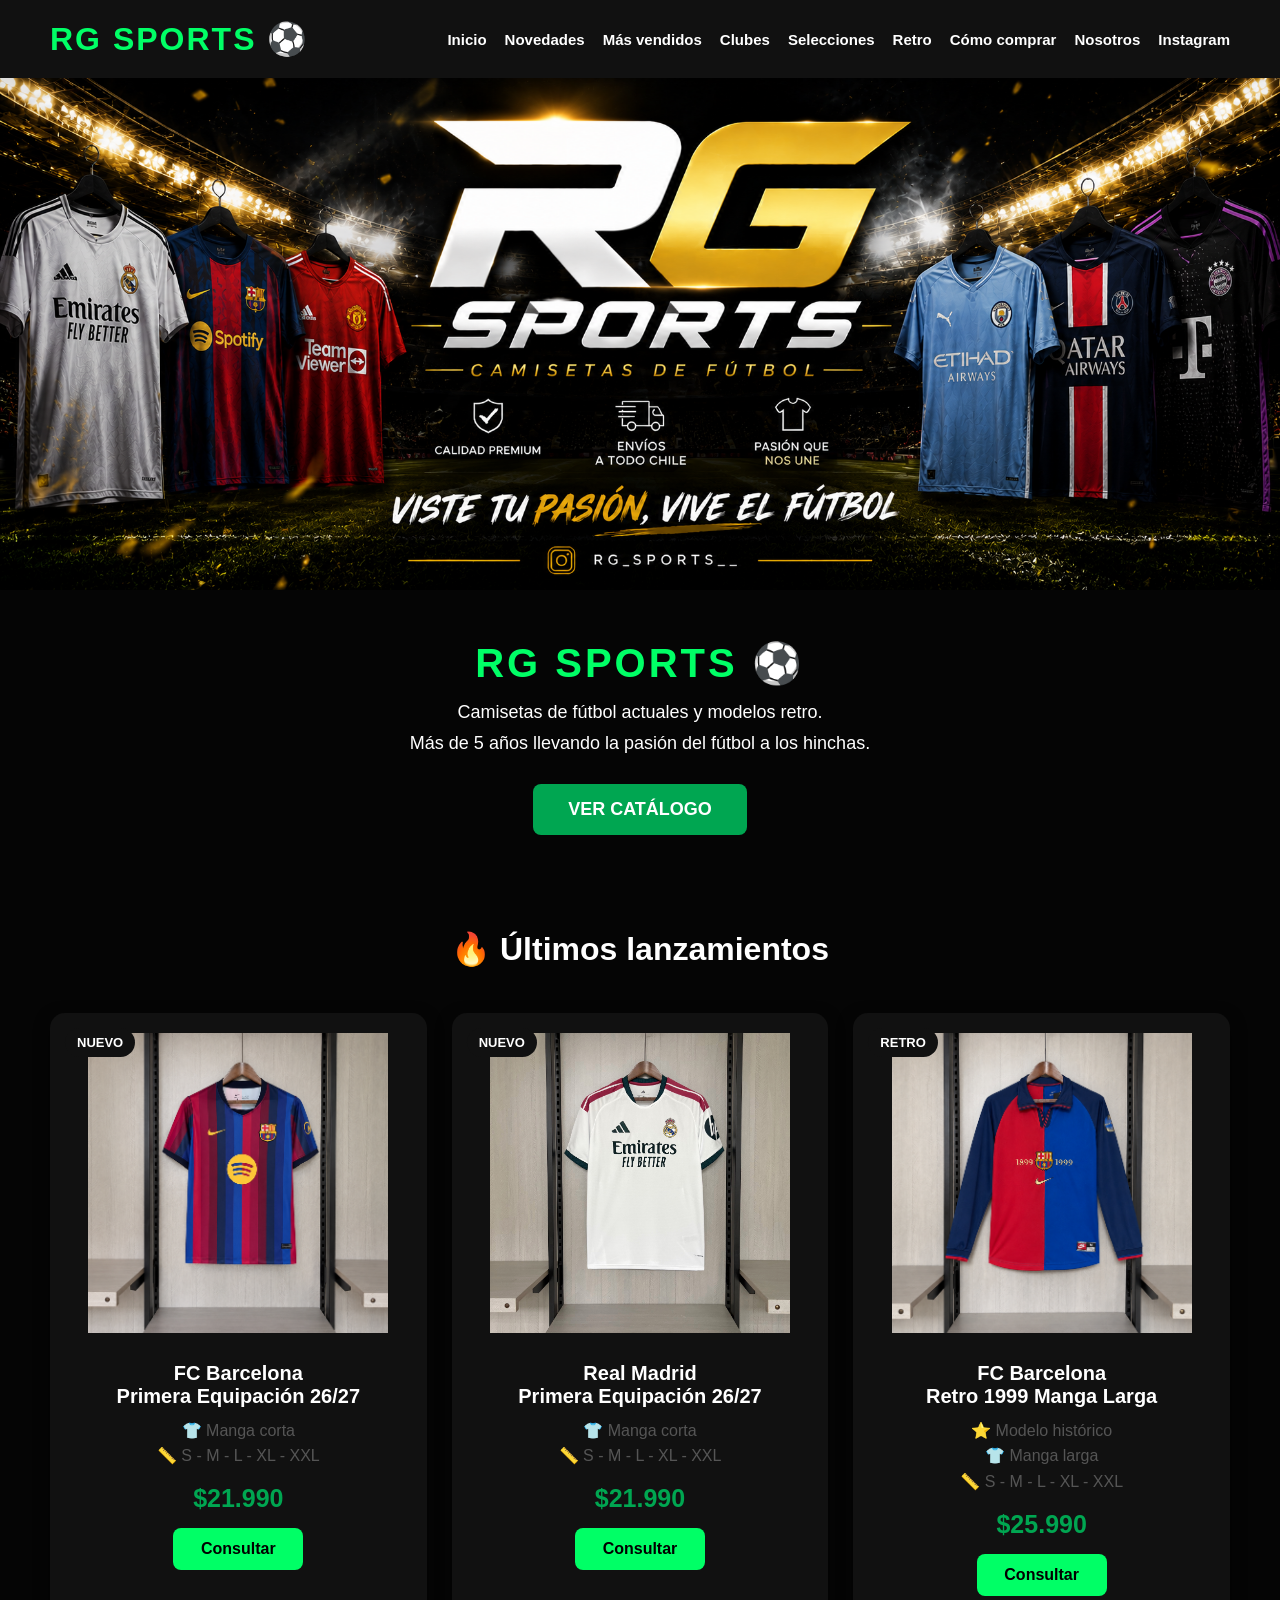
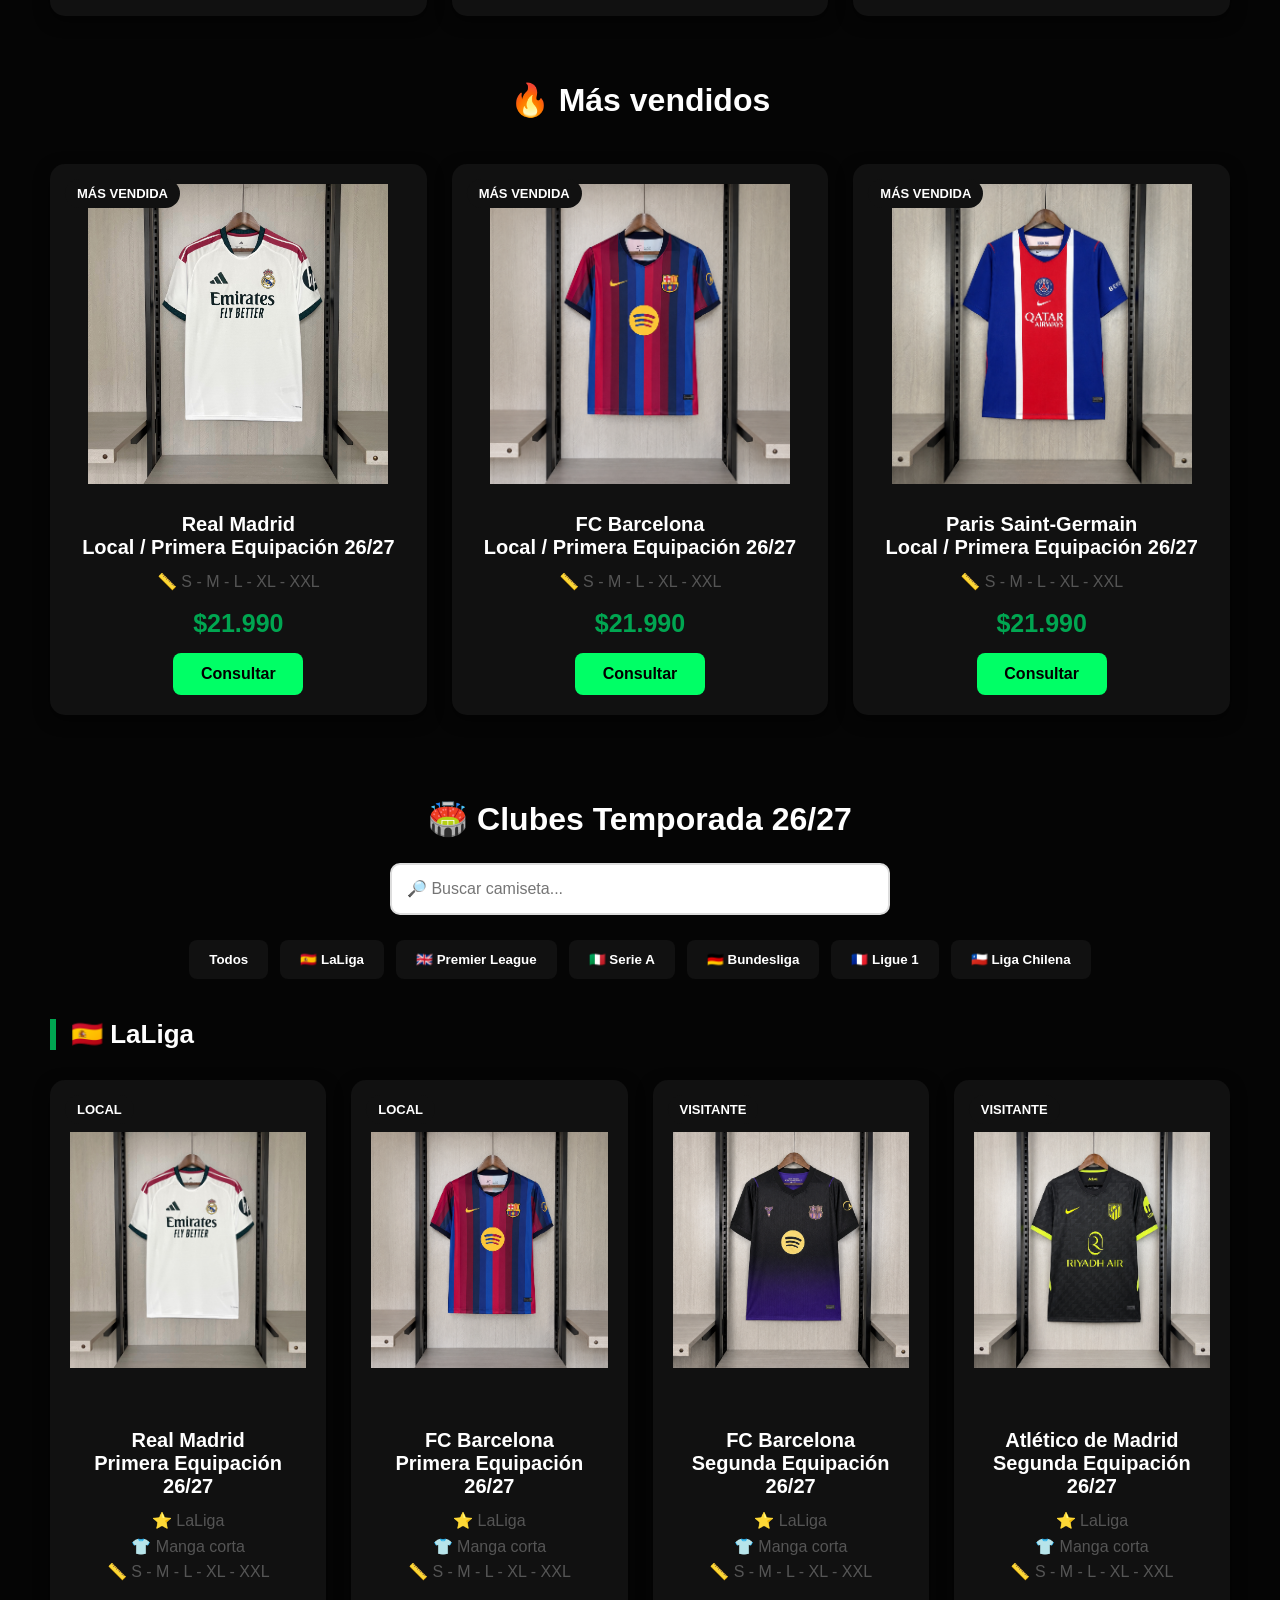
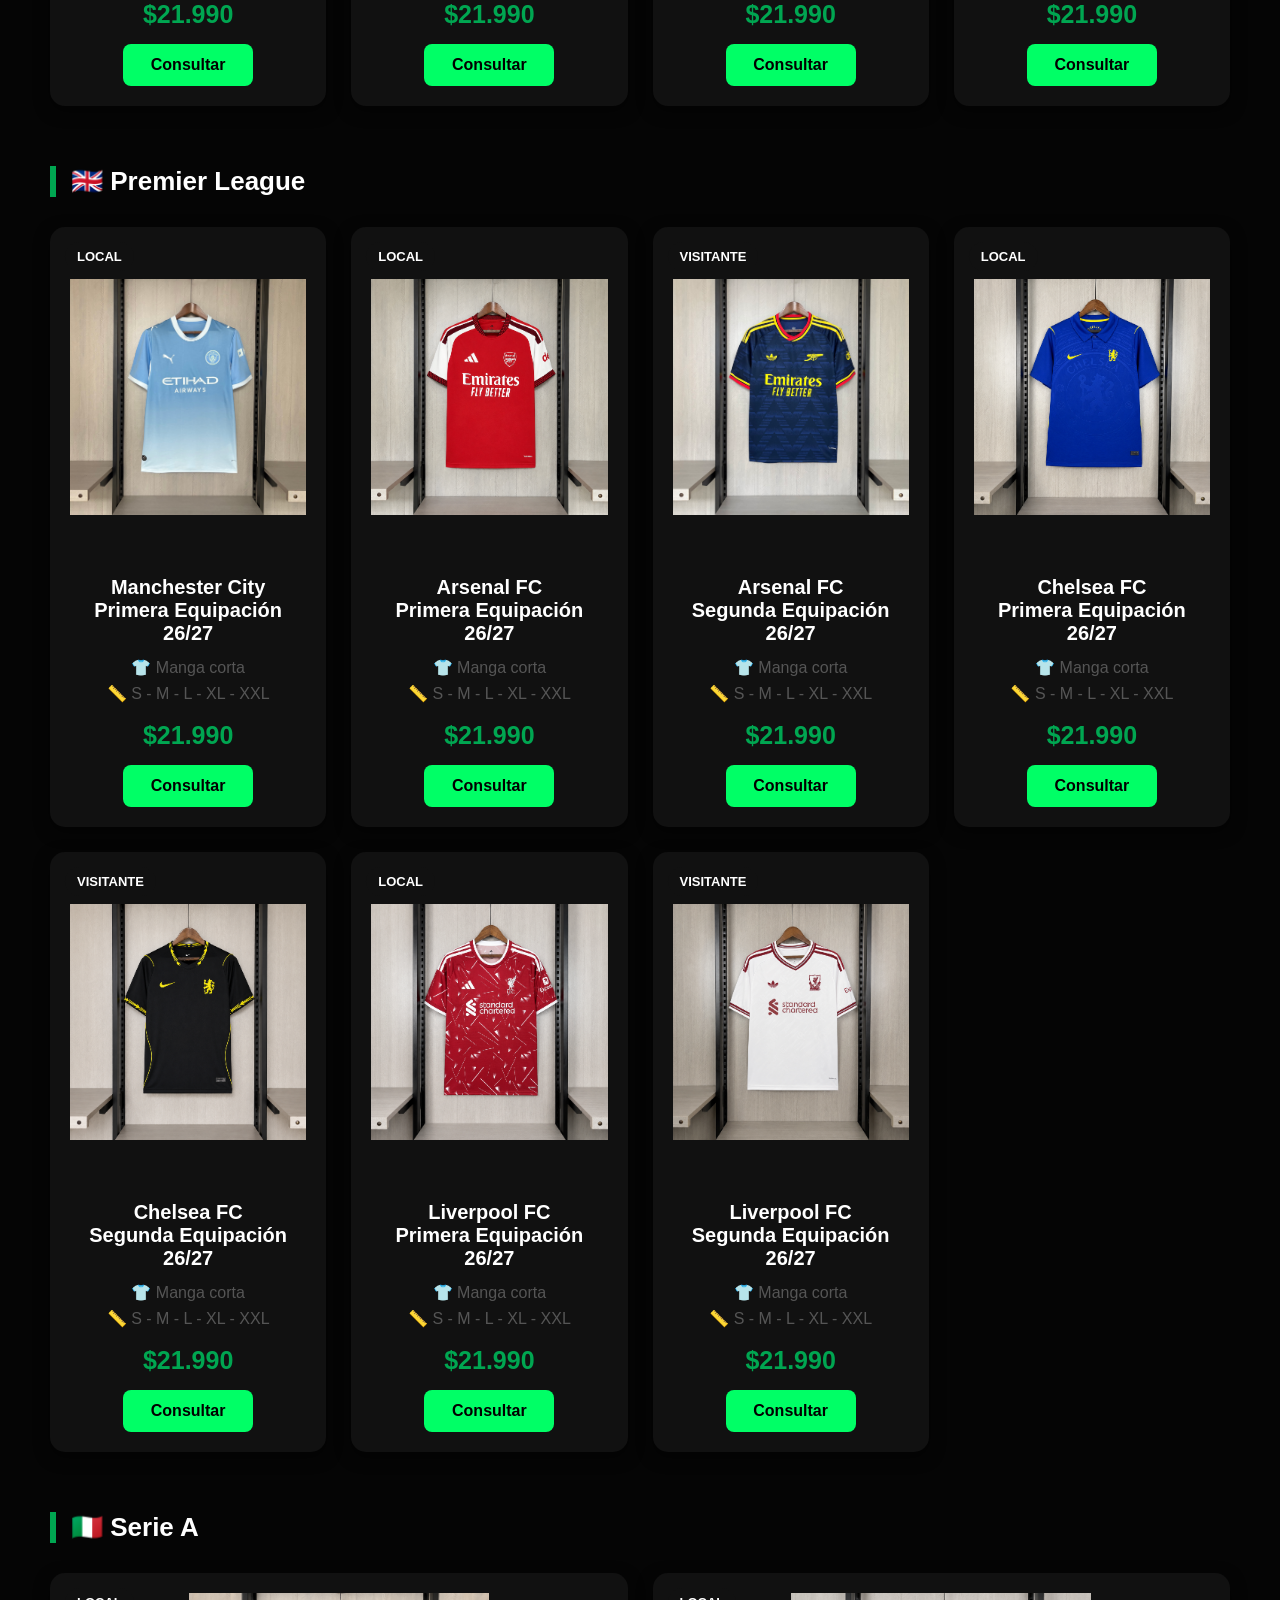
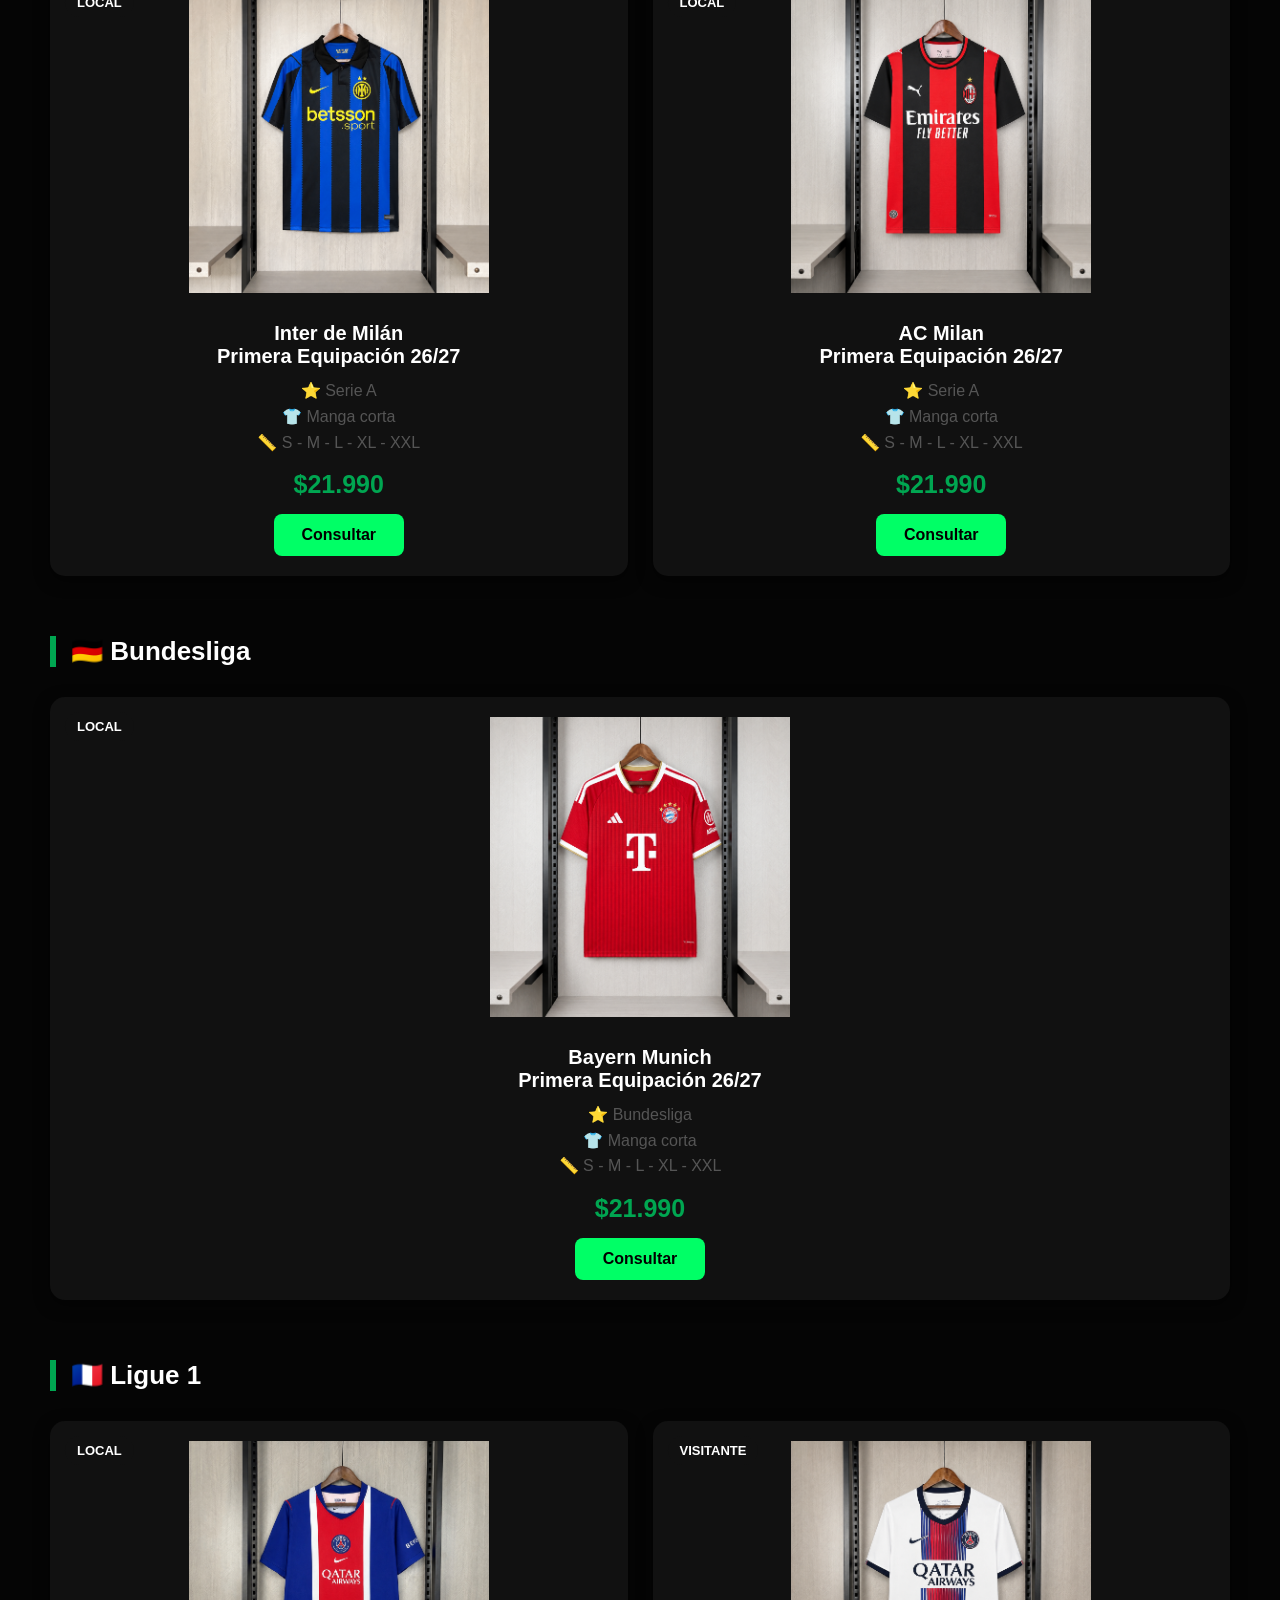
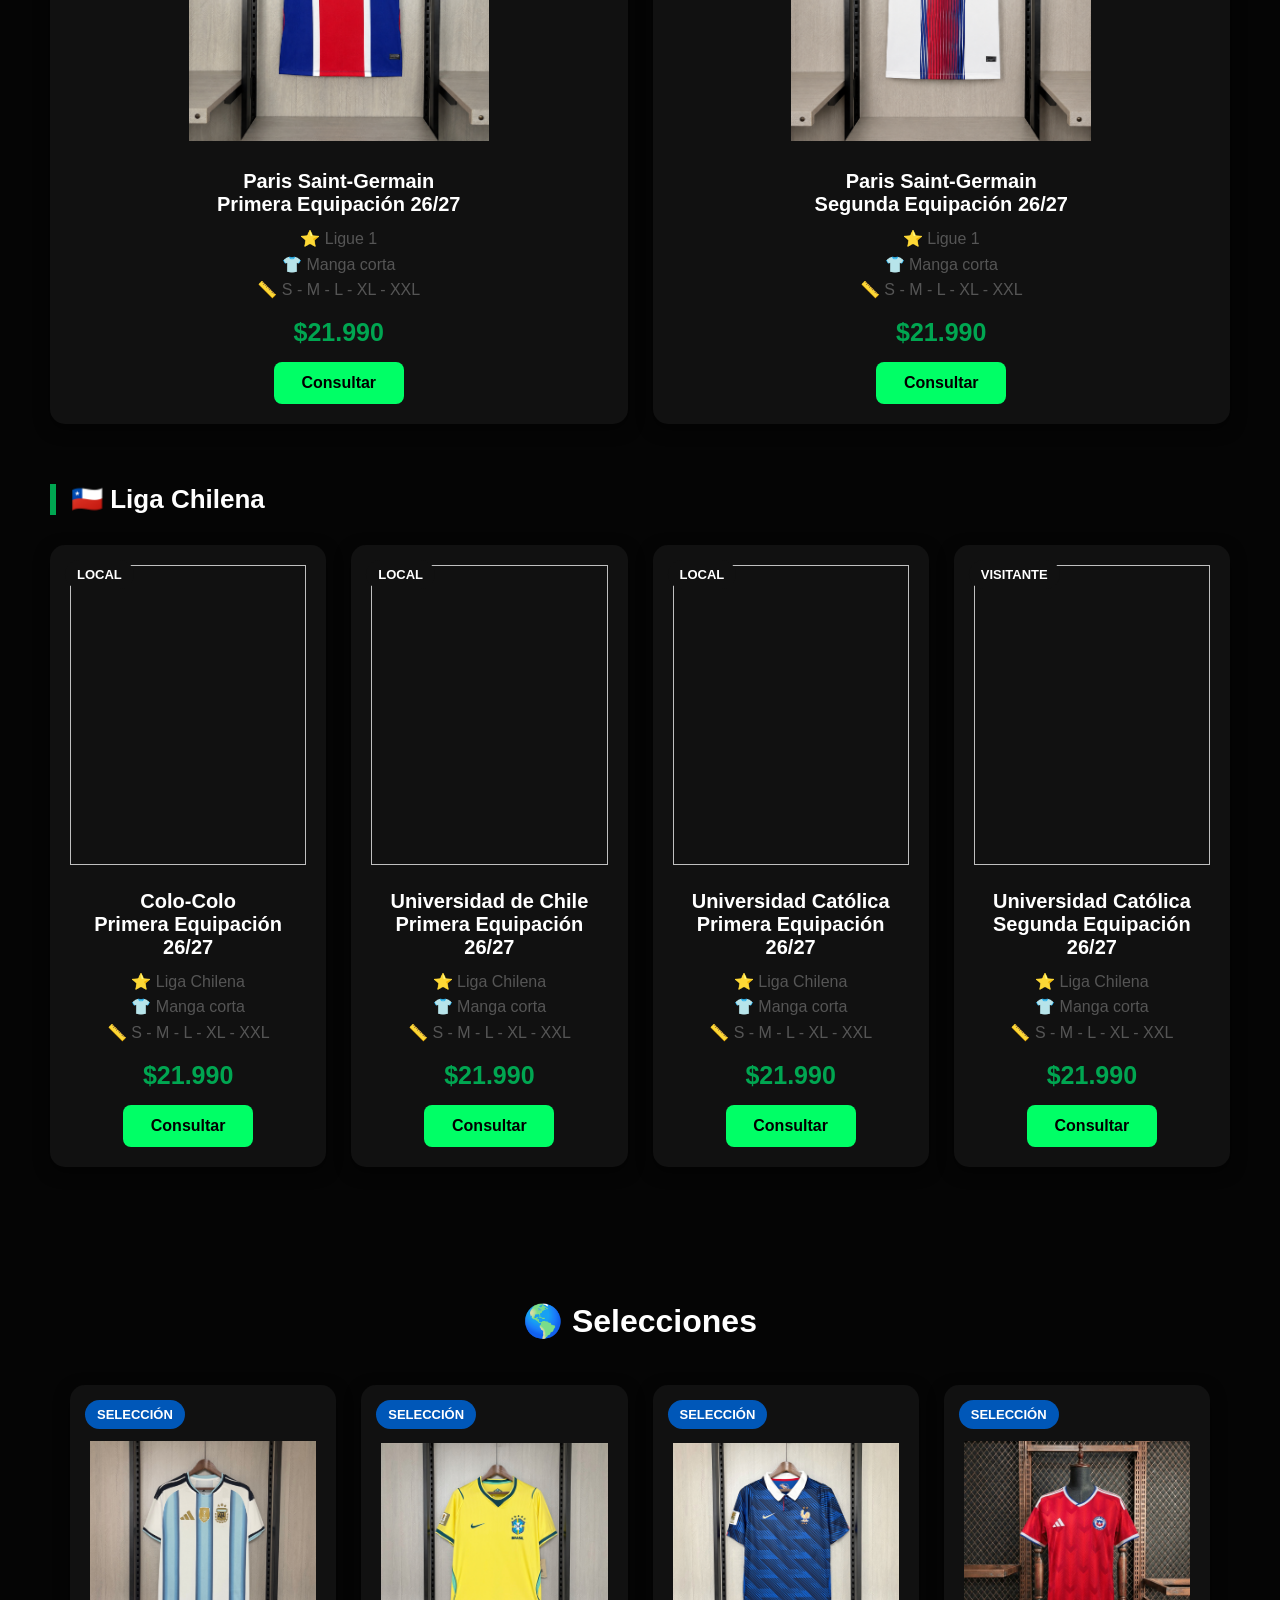
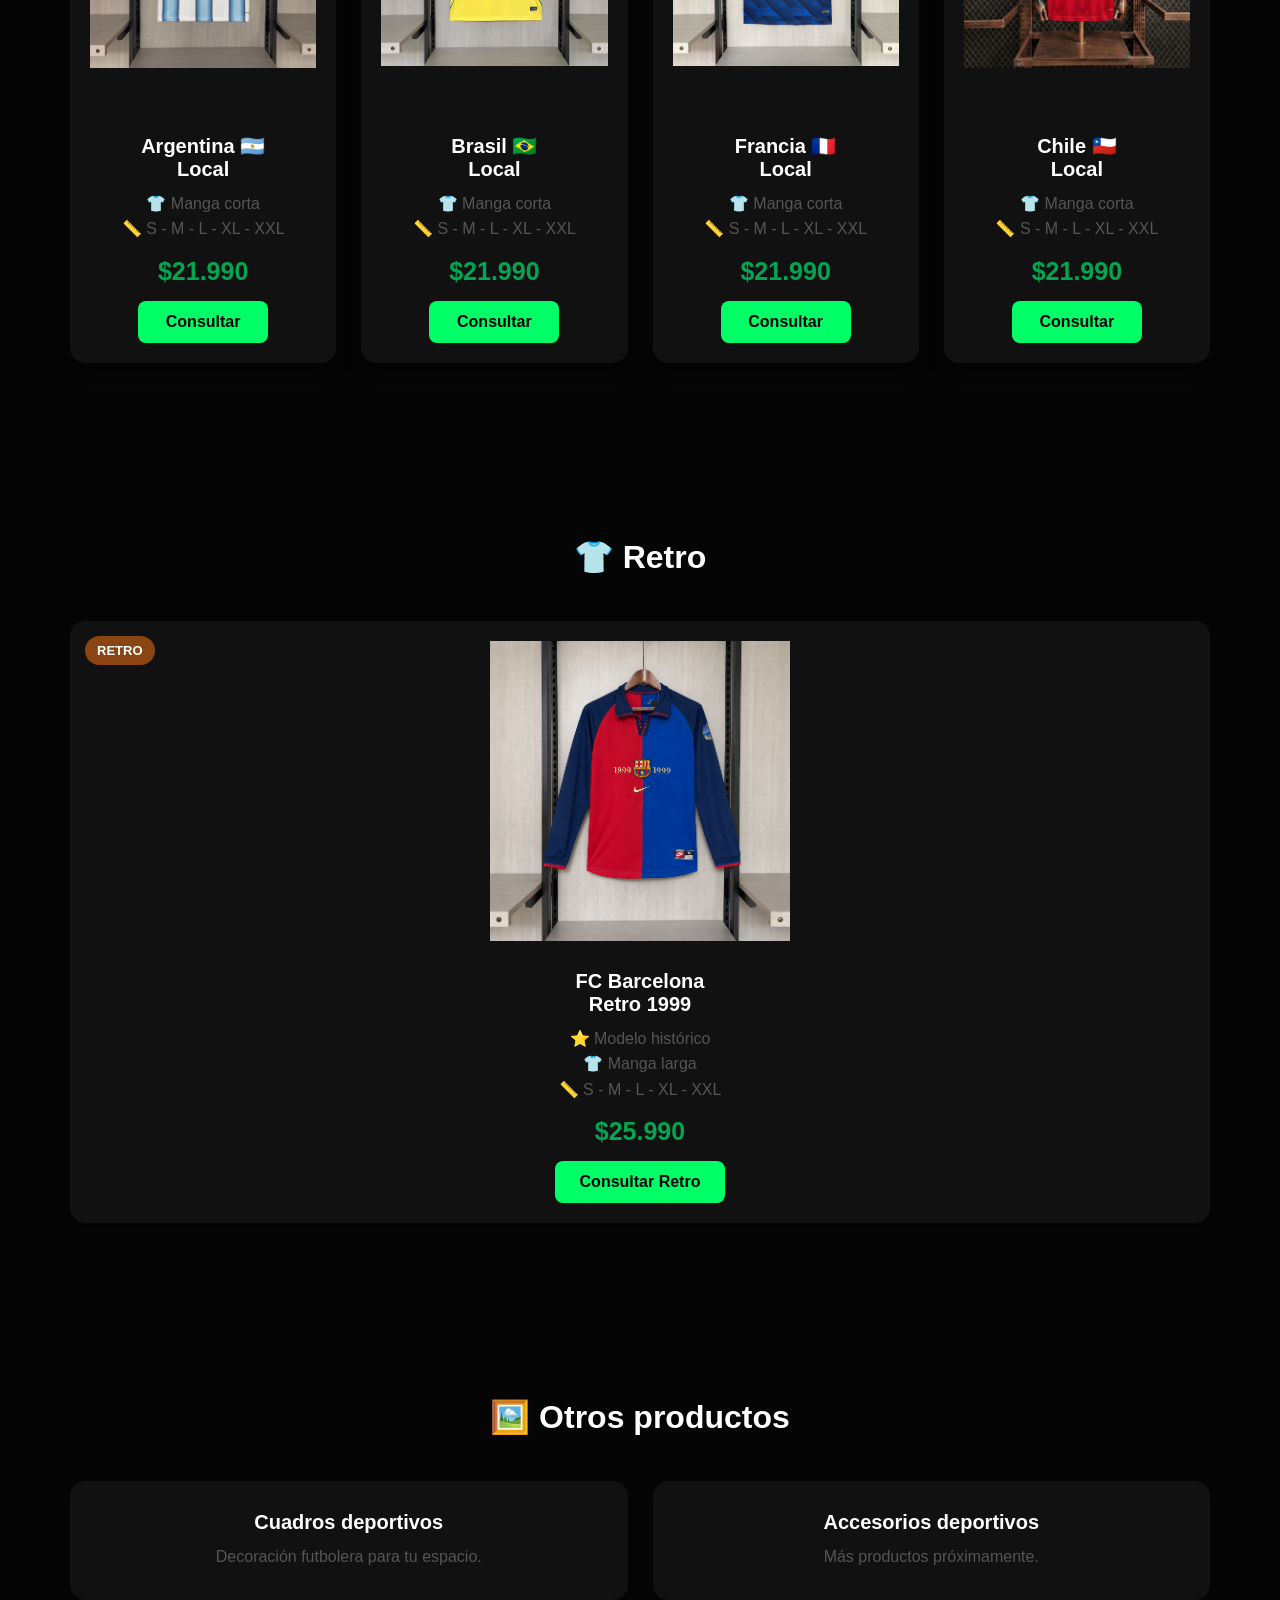
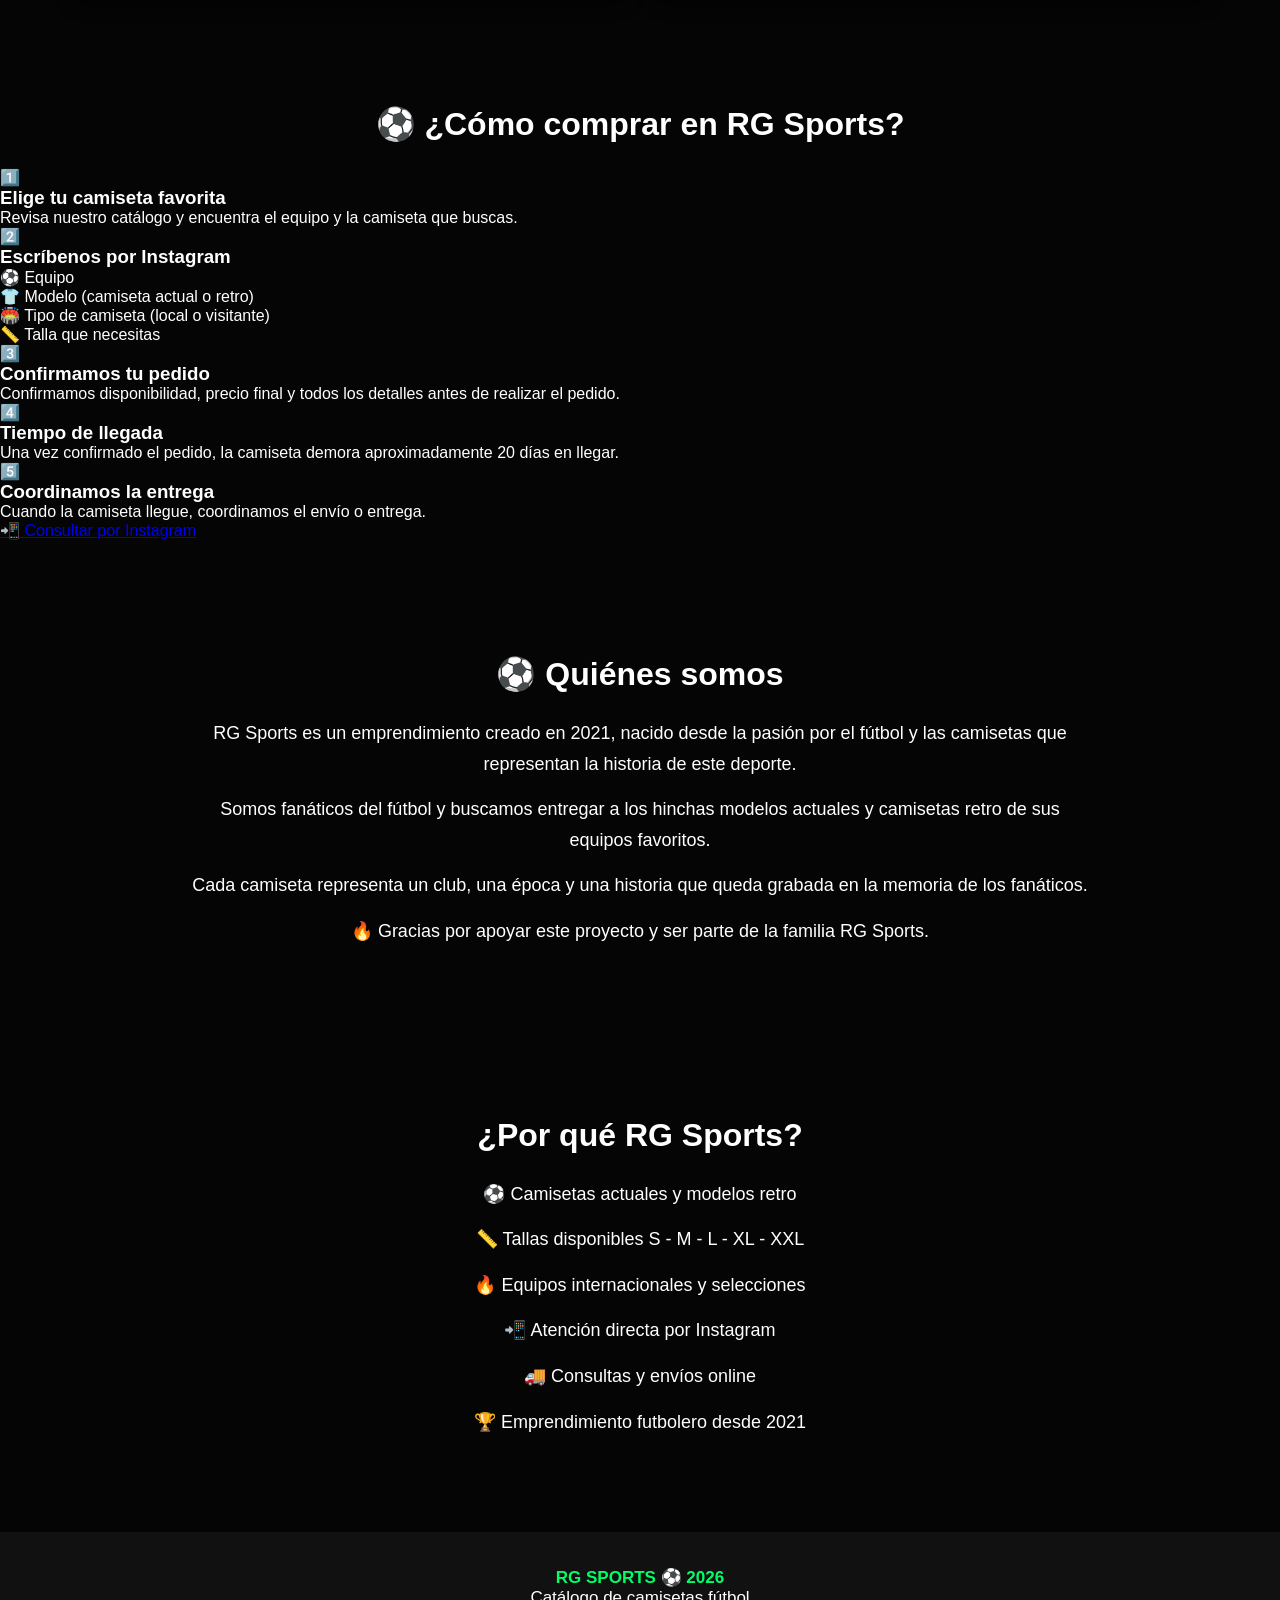
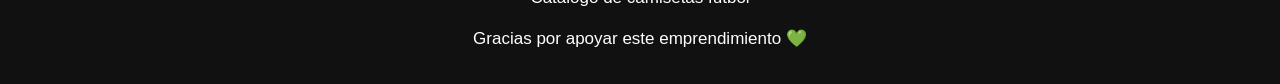
==== index.html @ 6bfbd723 "Update index.html" ====
<!DOCTYPE html>
<html lang="es">

<head>

<meta charset="UTF-8">

<meta name="viewport" content="width=device-width, initial-scale=1.0">

<title>
RG Sports ⚽
</title>

<link rel="stylesheet" href="style.css">

</head>


<body>


<header>

<div class="logo">
RG SPORTS ⚽
</div>


<nav>

<a href="#inicio">
Inicio
</a>

<a href="#lanzamientos">
Novedades
</a>

<a href="#destacados">
Más vendidos
</a>

<a href="#clubes">
Clubes
</a>

<a href="#selecciones">
Selecciones
</a>

<a href="#retro">
Retro
</a>
<a href="#como-comprar">
Cómo comprar
</a>
<a href="#quienes">
Nosotros
</a>

<a href="https://www.instagram.com/RG_SPORTS__/" target="_blank">
Instagram
</a>

</nav>


</header>








<section class="hero" id="inicio">


<img src="imagenes/portada.png" alt="RG Sports">


</section>









<section class="presentacion">


<h1>
RG SPORTS ⚽
</h1>



<p>
Camisetas de fútbol actuales y modelos retro.
</p>


<p>
Más de 5 años llevando la pasión del fútbol a los hinchas.
</p>



<a href="#clubes">

<button>
VER CATÁLOGO
</button>

</a>


</section>









<section class="lanzamientos" id="lanzamientos">


<h2>
🔥 Últimos lanzamientos
</h2>



<div class="productos">





<div class="camiseta">


<img src="imagenes/barcelona.png" loading="lazy">


<span class="etiqueta">
NUEVO
</span>


<h3>
FC Barcelona
<br>
Primera Equipación 26/27
</h3>


<p>
👕 Manga corta
<br>
📏 S - M - L - XL - XXL
</p>


<strong>
$21.990
</strong>



<a href="https://www.instagram.com/RG_SPORTS__/" target="_blank">

<button>
Consultar
</button>

</a>


</div>









<div class="camiseta">


<img src="imagenes/real-madrid.jpg" loading="lazy">


<span class="etiqueta">
NUEVO
</span>


<h3>
Real Madrid
<br>
Primera Equipación 26/27
</h3>


<p>
👕 Manga corta
<br>
📏 S - M - L - XL - XXL
</p>


<strong>
$21.990
</strong>



<a href="https://www.instagram.com/RG_SPORTS__/" target="_blank">

<button>
Consultar
</button>

</a>


</div>









<div class="camiseta">


<img src="imagenes/retro.png" loading="lazy">


<span class="etiqueta">
RETRO
</span>


<h3>
FC Barcelona
<br>
Retro 1999 Manga Larga
</h3>


<p>
⭐ Modelo histórico
<br>
👕 Manga larga
<br>
📏 S - M - L - XL - XXL
</p>


<strong>
$25.990
</strong>



<a href="https://www.instagram.com/RG_SPORTS__/" target="_blank">

<button>
Consultar
</button>

</a>


</div>





</div>


</section>









<section id="destacados">


<h2>
🔥 Más vendidos
</h2>



<div class="productos">





<div class="camiseta">


<img src="imagenes/real-madrid.jpg" loading="lazy">


<span class="etiqueta">
MÁS VENDIDA
</span>



<h3>
Real Madrid
<br>
Local / Primera Equipación 26/27
</h3>


<p>
📏 S - M - L - XL - XXL
</p>


<strong>
$21.990
</strong>



<a href="https://www.instagram.com/RG_SPORTS__/" target="_blank">

<button>
Consultar
</button>

</a>


</div>









<div class="camiseta">


<img src="imagenes/barcelona.png" loading="lazy">


<span class="etiqueta">
MÁS VENDIDA
</span>



<h3>
FC Barcelona
<br>
Local / Primera Equipación 26/27
</h3>


<p>
📏 S - M - L - XL - XXL
</p>


<strong>
$21.990
</strong>



<a href="https://www.instagram.com/RG_SPORTS__/" target="_blank">

<button>
Consultar
</button>

</a>


</div>









<div class="camiseta">


<img src="imagenes/psg.png" loading="lazy">


<span class="etiqueta">
MÁS VENDIDA
</span>



<h3>
Paris Saint-Germain
<br>
Local / Primera Equipación 26/27
</h3>


<p>
📏 S - M - L - XL - XXL
</p>


<strong>
$21.990
</strong>



<a href="https://www.instagram.com/RG_SPORTS__/" target="_blank">

<button>
Consultar
</button>

</a>


</div>



</div>


</section>
<section id="clubes">


<h2>
🏟️ Clubes Temporada 26/27
</h2>



<div class="buscador">

<input 
type="text"
id="buscar"
placeholder="🔎 Buscar camiseta..."
>

</div>





<div class="filtros">


<button onclick="filtrar('todos')">
Todos
</button>


<button onclick="filtrar('laliga')">
🇪🇸 LaLiga
</button>


<button onclick="filtrar('premier')">
🇬🇧 Premier League
</button>


<button onclick="filtrar('seriea')">
🇮🇹 Serie A
</button>


<button onclick="filtrar('bundesliga')">
🇩🇪 Bundesliga
</button>


<button onclick="filtrar('ligue1')">
🇫🇷 Ligue 1
</button>

<button onclick="filtrar('chilena')">
🇨🇱 Liga Chilena
</button>


</div>








<h3 class="liga">
🇪🇸 LaLiga
</h3>



<div class="productos">






<div class="camiseta producto laliga">


<img src="imagenes/real-madrid.jpg" loading="lazy">


<span class="etiqueta">
LOCAL
</span>


<h3>
Real Madrid
<br>
Primera Equipación 26/27
</h3>


<p>
⭐ LaLiga
<br>
👕 Manga corta
<br>
📏 S - M - L - XL - XXL
</p>


<strong>
$21.990
</strong>



<a href="https://www.instagram.com/RG_SPORTS__/" target="_blank">

<button>
Consultar
</button>

</a>


</div>









<div class="camiseta producto laliga">


<img src="imagenes/barcelona.png" loading="lazy">


<span class="etiqueta">
LOCAL
</span>


<h3>
FC Barcelona
<br>
Primera Equipación 26/27
</h3>


<p>
⭐ LaLiga
<br>
👕 Manga corta
<br>
📏 S - M - L - XL - XXL
</p>


<strong>
$21.990
</strong>



<a href="https://www.instagram.com/RG_SPORTS__/" target="_blank">

<button>
Consultar
</button>

</a>


</div>









<div class="camiseta producto laliga">


<img src="imagenes/barcelona2.png" loading="lazy">


<span class="etiqueta">
VISITANTE
</span>


<h3>
FC Barcelona
<br>
Segunda Equipación 26/27
</h3>


<p>
⭐ LaLiga
<br>
👕 Manga corta
<br>
📏 S - M - L - XL - XXL
</p>


<strong>
$21.990
</strong>



<a href="https://www.instagram.com/RG_SPORTS__/" target="_blank">

<button>
Consultar
</button>

</a>


</div>









<div class="camiseta producto laliga">


<img src="imagenes/atletico2.png" loading="lazy">


<span class="etiqueta">
VISITANTE
</span>


<h3>
Atlético de Madrid
<br>
Segunda Equipación 26/27
</h3>


<p>
⭐ LaLiga
<br>
👕 Manga corta
<br>
📏 S - M - L - XL - XXL
</p>


<strong>
$21.990
</strong>



<a href="https://www.instagram.com/RG_SPORTS__/" target="_blank">

<button>
Consultar
</button>

</a>


</div>





</div>









<h3 class="liga">
🇬🇧 Premier League
</h3>



<div class="productos">








<div class="camiseta producto premier">


<img src="imagenes/city.jpg" loading="lazy">


<span class="etiqueta">
LOCAL
</span>


<h3>
Manchester City
<br>
Primera Equipación 26/27
</h3>


<p>
👕 Manga corta
<br>
📏 S - M - L - XL - XXL
</p>


<strong>
$21.990
</strong>



<a href="https://www.instagram.com/RG_SPORTS__/" target="_blank">

<button>
Consultar
</button>

</a>


</div>









<div class="camiseta producto premier">


<img src="imagenes/arsenal.png" loading="lazy">


<span class="etiqueta">
LOCAL
</span>


<h3>
Arsenal FC
<br>
Primera Equipación 26/27
</h3>


<p>
👕 Manga corta
<br>
📏 S - M - L - XL - XXL
</p>


<strong>
$21.990
</strong>



<a href="https://www.instagram.com/RG_SPORTS__/" target="_blank">

<button>
Consultar
</button>

</a>


</div>









<div class="camiseta producto premier">


<img src="imagenes/arsenal2.jpg" loading="lazy">


<span class="etiqueta">
VISITANTE
</span>


<h3>
Arsenal FC
<br>
Segunda Equipación 26/27
</h3>


<p>
👕 Manga corta
<br>
📏 S - M - L - XL - XXL
</p>


<strong>
$21.990
</strong>



<a href="https://www.instagram.com/RG_SPORTS__/" target="_blank">

<button>
Consultar
</button>

</a>


</div>









<div class="camiseta producto premier">


<img src="imagenes/chelsea.png" loading="lazy">


<span class="etiqueta">
LOCAL
</span>


<h3>
Chelsea FC
<br>
Primera Equipación 26/27
</h3>


<p>
👕 Manga corta
<br>
📏 S - M - L - XL - XXL
</p>


<strong>
$21.990
</strong>



<a href="https://www.instagram.com/RG_SPORTS__/" target="_blank">

<button>
Consultar
</button>

</a>


</div>









<div class="camiseta producto premier">


<img src="imagenes/chelsea2.png" loading="lazy">


<span class="etiqueta">
VISITANTE
</span>


<h3>
Chelsea FC
<br>
Segunda Equipación 26/27
</h3>


<p>
👕 Manga corta
<br>
📏 S - M - L - XL - XXL
</p>


<strong>
$21.990
</strong>



<a href="https://www.instagram.com/RG_SPORTS__/" target="_blank">

<button>
Consultar
</button>

</a>


</div>









<div class="camiseta producto premier">


<img src="imagenes/liverpool.png" loading="lazy">


<span class="etiqueta">
LOCAL
</span>


<h3>
Liverpool FC
<br>
Primera Equipación 26/27
</h3>


<p>
👕 Manga corta
<br>
📏 S - M - L - XL - XXL
</p>


<strong>
$21.990
</strong>



<a href="https://www.instagram.com/RG_SPORTS__/" target="_blank">

<button>
Consultar
</button>

</a>


</div>









<div class="camiseta producto premier">


<img src="imagenes/liverpool2.png" loading="lazy">


<span class="etiqueta">
VISITANTE
</span>


<h3>
Liverpool FC
<br>
Segunda Equipación 26/27
</h3>


<p>
👕 Manga corta
<br>
📏 S - M - L - XL - XXL
</p>


<strong>
$21.990
</strong>



<a href="https://www.instagram.com/RG_SPORTS__/" target="_blank">

<button>
Consultar
</button>

</a>


</div>




</div>
<h3 class="liga">
🇮🇹 Serie A
</h3>


<div class="productos">





<div class="camiseta producto seriea">


<img src="imagenes/inter.png" loading="lazy">


<span class="etiqueta">
LOCAL
</span>


<h3>
Inter de Milán
<br>
Primera Equipación 26/27
</h3>


<p>
⭐ Serie A
<br>
👕 Manga corta
<br>
📏 S - M - L - XL - XXL
</p>


<strong>
$21.990
</strong>



<a href="https://www.instagram.com/RG_SPORTS__/" target="_blank">


<button>
Consultar
</button>


</a>


</div>









<div class="camiseta producto seriea">


<img src="imagenes/milan.png" loading="lazy">


<span class="etiqueta">
LOCAL
</span>


<h3>
AC Milan
<br>
Primera Equipación 26/27
</h3>


<p>
⭐ Serie A
<br>
👕 Manga corta
<br>
📏 S - M - L - XL - XXL
</p>


<strong>
$21.990
</strong>



<a href="https://www.instagram.com/RG_SPORTS__/" target="_blank">


<button>
Consultar
</button>


</a>


</div>





</div>









<h3 class="liga">
🇩🇪 Bundesliga
</h3>



<div class="productos">






<div class="camiseta producto bundesliga">


<img src="imagenes/bayern.png" loading="lazy">


<span class="etiqueta">
LOCAL
</span>


<h3>
Bayern Munich
<br>
Primera Equipación 26/27
</h3>


<p>
⭐ Bundesliga
<br>
👕 Manga corta
<br>
📏 S - M - L - XL - XXL
</p>


<strong>
$21.990
</strong>



<a href="https://www.instagram.com/RG_SPORTS__/" target="_blank">


<button>
Consultar
</button>


</a>


</div>




</div>









<h3 class="liga">
🇫🇷 Ligue 1
</h3>



<div class="productos">






<div class="camiseta producto ligue1">


<img src="imagenes/psg.png" loading="lazy">


<span class="etiqueta">
LOCAL
</span>


<h3>
Paris Saint-Germain
<br>
Primera Equipación 26/27
</h3>


<p>
⭐ Ligue 1
<br>
👕 Manga corta
<br>
📏 S - M - L - XL - XXL
</p>


<strong>
$21.990
</strong>



<a href="https://www.instagram.com/RG_SPORTS__/" target="_blank">


<button>
Consultar
</button>


</a>


</div>









<div class="camiseta producto ligue1">


<img src="imagenes/psg2.png" loading="lazy">


<span class="etiqueta">
VISITANTE
</span>


<h3>
Paris Saint-Germain
<br>
Segunda Equipación 26/27
</h3>


<p>
⭐ Ligue 1
<br>
👕 Manga corta
<br>
📏 S - M - L - XL - XXL
</p>


<strong>
$21.990
</strong>



<a href="https://www.instagram.com/RG_SPORTS__/" target="_blank">


<button>
Consultar
</button>


</a>


</div>




</div>


<h3 class="liga">
🇨🇱 Liga Chilena
</h3>


<div class="productos">


<div class="camiseta producto chilena">


<img src="imagenes/colocolo.jpg" loading="lazy">


<span class="etiqueta">
LOCAL
</span>


<h3>
Colo-Colo
<br>
Primera Equipación 26/27
</h3>


<p>
⭐ Liga Chilena
<br>
👕 Manga corta
<br>
📏 S - M - L - XL - XXL
</p>


<strong>
$21.990
</strong>



<a href="https://www.instagram.com/RG_SPORTS__/" target="_blank">


<button>
Consultar
</button>


</a>


</div>
<div class="camiseta producto chilena">


<img src="imagenes/udechile.jpg" loading="lazy">


<span class="etiqueta">
LOCAL
</span>


<h3>
Universidad de Chile
<br>
Primera Equipación 26/27
</h3>


<p>
⭐ Liga Chilena
<br>
👕 Manga corta
<br>
📏 S - M - L - XL - XXL
</p>


<strong>
$21.990
</strong>


<a href="https://www.instagram.com/RG_SPORTS__/" target="_blank">


<button>
Consultar
</button>


</a>


</div>
<div class="camiseta producto chilena">


<img src="imagenes/catolica.jpg" loading="lazy">


<span class="etiqueta">
LOCAL
</span>


<h3>
Universidad Católica
<br>
Primera Equipación 26/27
</h3>


<p>
⭐ Liga Chilena
<br>
👕 Manga corta
<br>
📏 S - M - L - XL - XXL
</p>


<strong>
$21.990
</strong>


<a href="https://www.instagram.com/RG_SPORTS__/" target="_blank">


<button>
Consultar
</button>


</a>


</div>
<div class="camiseta producto chilena">


<img src="imagenes/catolica2.jpg" loading="lazy">


<span class="etiqueta">
VISITANTE
</span>


<h3>
Universidad Católica
<br>
Segunda Equipación 26/27
</h3>


<p>
⭐ Liga Chilena
<br>
👕 Manga corta
<br>
📏 S - M - L - XL - XXL
</p>


<strong>
$21.990
</strong>


<a href="https://www.instagram.com/RG_SPORTS__/" target="_blank">


<button>
Consultar
</button>


</a>


</div>
</div>


<section class="bloque" id="selecciones">


<h2>
🌎 Selecciones
</h2>



<div class="productos">







<div class="camiseta">


<img src="imagenes/argentina.jpg" loading="lazy">


<span class="etiqueta">
SELECCIÓN
</span>


<h3>
Argentina 🇦🇷
<br>
Local
</h3>


<p>
👕 Manga corta
<br>
📏 S - M - L - XL - XXL
</p>


<strong>
$21.990
</strong>



<a href="https://www.instagram.com/RG_SPORTS__/" target="_blank">


<button>
Consultar
</button>


</a>


</div>









<div class="camiseta">


<img src="imagenes/brasil.jpg" loading="lazy">


<span class="etiqueta">
SELECCIÓN
</span>


<h3>
Brasil 🇧🇷
<br>
Local
</h3>


<p>
👕 Manga corta
<br>
📏 S - M - L - XL - XXL
</p>


<strong>
$21.990
</strong>



<a href="https://www.instagram.com/RG_SPORTS__/" target="_blank">


<button>
Consultar
</button>


</a>


</div>









<div class="camiseta">


<img src="imagenes/francia.jpg" loading="lazy">


<span class="etiqueta">
SELECCIÓN
</span>


<h3>
Francia 🇫🇷
<br>
Local
</h3>


<p>
👕 Manga corta
<br>
📏 S - M - L - XL - XXL
</p>


<strong>
$21.990
</strong>



<a href="https://www.instagram.com/RG_SPORTS__/" target="_blank">


<button>
Consultar
</button>


</a>


</div>









<div class="camiseta">


<img src="imagenes/chile.jpg" loading="lazy">


<span class="etiqueta">
SELECCIÓN
</span>


<h3>
Chile 🇨🇱
<br>
Local
</h3>


<p>
👕 Manga corta
<br>
📏 S - M - L - XL - XXL
</p>


<strong>
$21.990
</strong>



<a href="https://www.instagram.com/RG_SPORTS__/" target="_blank">


<button>
Consultar
</button>


</a>


</div>






</div>


</section>









<section class="bloque" id="retro">


<h2>
👕 Retro
</h2>



<div class="productos">





<div class="camiseta">


<img src="imagenes/retro.png" loading="lazy">


<span class="etiqueta">
RETRO
</span>


<h3>
FC Barcelona
<br>
Retro 1999
</h3>


<p>
⭐ Modelo histórico
<br>
👕 Manga larga
<br>
📏 S - M - L - XL - XXL
</p>


<strong>
$25.990
</strong>



<a href="https://www.instagram.com/RG_SPORTS__/" target="_blank">


<button>
Consultar Retro
</button>


</a>



</div>




</div>


</section>
<section class="bloque" id="otros">


<h2>
🖼️ Otros productos
</h2>



<div class="productos">





<div class="camiseta">


<h3>
Cuadros deportivos
</h3>


<p>
Decoración futbolera para tu espacio.
</p>


</div>








<div class="camiseta">


<h3>
Accesorios deportivos
</h3>


<p>
Más productos próximamente.
</p>


</div>





</div>


</section>





</section>


<!-- AQUI VA COMO COMPRAR -->


<section class="como-comprar" id="como-comprar">

<h2>
⚽ ¿Cómo comprar en RG Sports?
</h2>


<div class="pasos">


<div class="paso">

<span>
1️⃣
</span>

<h3>
Elige tu camiseta favorita
</h3>

<p>
Revisa nuestro catálogo y encuentra el equipo y la camiseta que buscas.
</p>

</div>



<div class="paso">

<span>
2️⃣
</span>

<h3>
Escríbenos por Instagram
</h3>

<p>
⚽ Equipo
<br>
👕 Modelo (camiseta actual o retro)
<br>
🏟️ Tipo de camiseta (local o visitante)
<br>
📏 Talla que necesitas
</p>

</div>



<div class="paso">

<span>
3️⃣
</span>

<h3>
Confirmamos tu pedido
</h3>

<p>
Confirmamos disponibilidad, precio final y todos los detalles antes de realizar el pedido.
</p>

</div>



<div class="paso destacado">

<span>
4️⃣
</span>

<h3>
Tiempo de llegada
</h3>

<p>
Una vez confirmado el pedido, la camiseta demora aproximadamente 20 días en llegar.
</p>

</div>



<div class="paso">

<span>
5️⃣
</span>

<h3>
Coordinamos la entrega
</h3>

<p>
Cuando la camiseta llegue, coordinamos el envío o entrega.
</p>

</div>


</div>


<a class="boton-instagram" href="https://www.instagram.com/RG_SPORTS__/" target="_blank">

📲 Consultar por Instagram

</a>


</section>



<section class="quienes" id="quienes">





<h2>
⚽ Quiénes somos
</h2>




<p>
RG Sports es un emprendimiento creado en 2021, nacido desde la pasión por el fútbol y las camisetas que representan la historia de este deporte.
</p>



<p>
Somos fanáticos del fútbol y buscamos entregar a los hinchas modelos actuales y camisetas retro de sus equipos favoritos.
</p>



<p>
Cada camiseta representa un club, una época y una historia que queda grabada en la memoria de los fanáticos.
</p>



<p>
🔥 Gracias por apoyar este proyecto y ser parte de la familia RG Sports.
</p>



</section>









<section class="confianza">


<h2>
¿Por qué RG Sports?
</h2>




<p>
⚽ Camisetas actuales y modelos retro
</p>


<p>
📏 Tallas disponibles S - M - L - XL - XXL
</p>


<p>
🔥 Equipos internacionales y selecciones
</p>


<p>
📲 Atención directa por Instagram
</p>


<p>
🚚 Consultas y envíos online
</p>


<p>
🏆 Emprendimiento futbolero desde 2021
</p>



</section>









<footer>


RG SPORTS ⚽ 2026

<br>

Catálogo de camisetas fútbol

<br><br>

Gracias por apoyar este emprendimiento 💚


</footer>









<script>


const buscador = document.getElementById("buscar");



if(buscador){


buscador.addEventListener("keyup", function(){


let texto = buscador.value.toLowerCase();


let productos = document.querySelectorAll(".producto");



productos.forEach(function(producto){


let contenido = producto.innerText.toLowerCase();



if(contenido.includes(texto)){


producto.style.display="block";


}

else{


producto.style.display="none";


}


});


});


}









function filtrar(liga){


let productos = document.querySelectorAll(".producto");



productos.forEach(function(producto){



if(liga === "todos"){


producto.style.display="block";


}


else if(producto.classList.contains(liga)){


producto.style.display="block";


}


else{


producto.style.display="none";


}



});


}



</script>









</body>


</html>
---- style.css ----
*{
margin:0;
padding:0;
box-sizing:border-box;
font-family:Arial, Helvetica, sans-serif;
}



body{

background:#050505;
color:white;

}



header{

background:#111;
color:white;
display:flex;
justify-content:space-between;
align-items:center;
padding:20px 50px;
position:sticky;
top:0;
z-index:1000;

}



.logo{

font-size:32px;
font-weight:900;
letter-spacing:2px;
font-family:Impact, Haettenschweiler, 'Arial Narrow Bold', sans-serif;
color:#00ff66;

}



nav{

display:flex;
gap:18px;
flex-wrap:wrap;

}



nav a{

color:white;
text-decoration:none;
font-weight:bold;
font-size:15px;
transition:.3s;

}



nav a:hover{

color:#00ff66;

}







.hero{

width:100%;
overflow:hidden;

}



.hero img{

width:100%;
height:auto;
display:block;

}








.presentacion{

text-align:center;
padding:50px 20px;
background:#050505;
color:white;

}



.presentacion h1{

font-size:40px;
margin-bottom:15px;
color:#00ff66;
font-weight:900;
letter-spacing:3px;
text-transform:uppercase;

}



.presentacion p{

font-size:18px;
margin:10px;

}



.presentacion button{

background:#00a651;
color:white;
border:none;
padding:15px 35px;
font-size:18px;
font-weight:bold;
border-radius:8px;
cursor:pointer;
margin-top:20px;
transition:.3s;

}



.presentacion button:hover{

background:#007d3d;
transform:scale(1.05);

}







h2{

text-align:center;
font-size:32px;
margin:45px 0 25px;
color:white;

}



.productos{

display:grid;
grid-template-columns:repeat(auto-fit,minmax(240px,1fr));
gap:25px;
padding:20px 50px;

}







.camiseta{

background:#111;
color:white;
border-radius:15px;
padding:20px;
text-align:center;
box-shadow:0 5px 15px rgba(0,0,0,.5);
position:relative;
transition:.3s;

}



.camiseta:hover{

transform:translateY(-10px);
box-shadow:0 0 25px #00ff66;
border:1px solid #00ff66;

}





.camiseta img{

width:100%;
height:300px;
object-fit:contain;
margin-bottom:15px;

}
.etiqueta{

position:absolute;
top:15px;
left:15px;
background:#00a651;
color:white;
padding:7px 12px;
border-radius:20px;
font-size:13px;
font-weight:bold;

}



.camiseta h3{

font-size:20px;
margin:10px 0;

}



.camiseta p{

color:#555;
line-height:1.6;
margin:10px 0;

}



.camiseta strong{

display:block;
font-size:25px;
color:#00a651;
margin:15px 0;

}







.camiseta button{

background:#00ff66;
color:#000;
border:none;
padding:12px 25px;
border-radius:8px;
font-size:16px;
font-weight:bold;
cursor:pointer;
transition:.3s;

}



.camiseta button:hover{

background:#00a651;
transform:scale(1.05);

}








.buscador{

text-align:center;
margin:25px;

}



.buscador input{

width:80%;
max-width:500px;
padding:15px;
border-radius:10px;
border:2px solid #ddd;
font-size:16px;

}



.filtros{

display:flex;
justify-content:center;
gap:12px;
flex-wrap:wrap;
margin:25px;

}



.filtros button{

background:#111;
color:white;
border:none;
padding:12px 20px;
border-radius:8px;
font-weight:bold;
cursor:pointer;
transition:.3s;

}



.filtros button:hover{

background:#00a651;

}







.liga{

font-size:26px;
margin:40px 50px 10px;
border-left:6px solid #00a651;
padding-left:15px;

}







.bloque,
.quienes,
.confianza{

background:#050505;
padding:40px 20px;
margin-top:30px;

}





.quienes p,
.confianza p{

text-align:center;
font-size:18px;
line-height:1.7;
max-width:900px;
margin:15px auto;

}







footer{

background:#111;
color:white;
text-align:center;
padding:35px 20px;
font-size:17px;
margin-top:40px;

}



footer::first-line{

color:#00ff66;
font-weight:bold;

}







section{

scroll-margin-top:90px;

}







@media(max-width:768px){



header{

flex-direction:column;
padding:20px;

}



.logo{

margin-bottom:15px;

}



nav{

justify-content:center;

}



nav a{

font-size:14px;

}



.productos{

padding:15px;
grid-template-columns:repeat(2,1fr);
gap:15px;

}



.camiseta{

padding:12px;

}



.camiseta img{

height:220px;

}



.camiseta h3{

font-size:16px;

}



.camiseta strong{

font-size:21px;

}



.liga{

margin-left:20px;
font-size:22px;

}



.presentacion h1{

font-size:32px;

}


}
/* ==========================
   DETALLES FINALES RG SPORTS
========================== */



img{

max-width:100%;

}




.camiseta a{

text-decoration:none;

}





/* Colores especiales etiquetas */


.camiseta .etiqueta:nth-child(2){

background:#111;

}





/* Retro */

#retro .etiqueta{

background:#8b4513;

}





/* Selecciones */

#selecciones .etiqueta{

background:#0057b8;

}





/* Animación suave */

.camiseta{

animation:entrada .5s ease;

}



@keyframes entrada{


from{

opacity:0;
transform:translateY(20px);

}


to{

opacity:1;
transform:translateY(0);

}


}








/* Separación entre categorías */

#clubes{

padding-top:20px;

}





/* Mejor aspecto botones Instagram */

.camiseta button{

min-width:130px;

}





/* Ajuste móvil pequeño */

@media(max-width:480px){



.productos{

grid-template-columns:1fr;

}



.camiseta img{

height:280px;

}



nav{

gap:10px;

}



nav a{

font-size:13px;

}



.presentacion p{

font-size:16px;

}



h2{

font-size:26px;

}



.filtros button{

width:90%;

}



.buscador input{

width:95%;

}



}




/* Fondo más deportivo */

#lanzamientos,
#destacados,
#clubes{

background:#050505;

}






/* Botón consulta más llamativo */

.camiseta button:hover{

letter-spacing:1px;

}






/* Scroll suave */

html{

scroll-behavior:smooth;

}
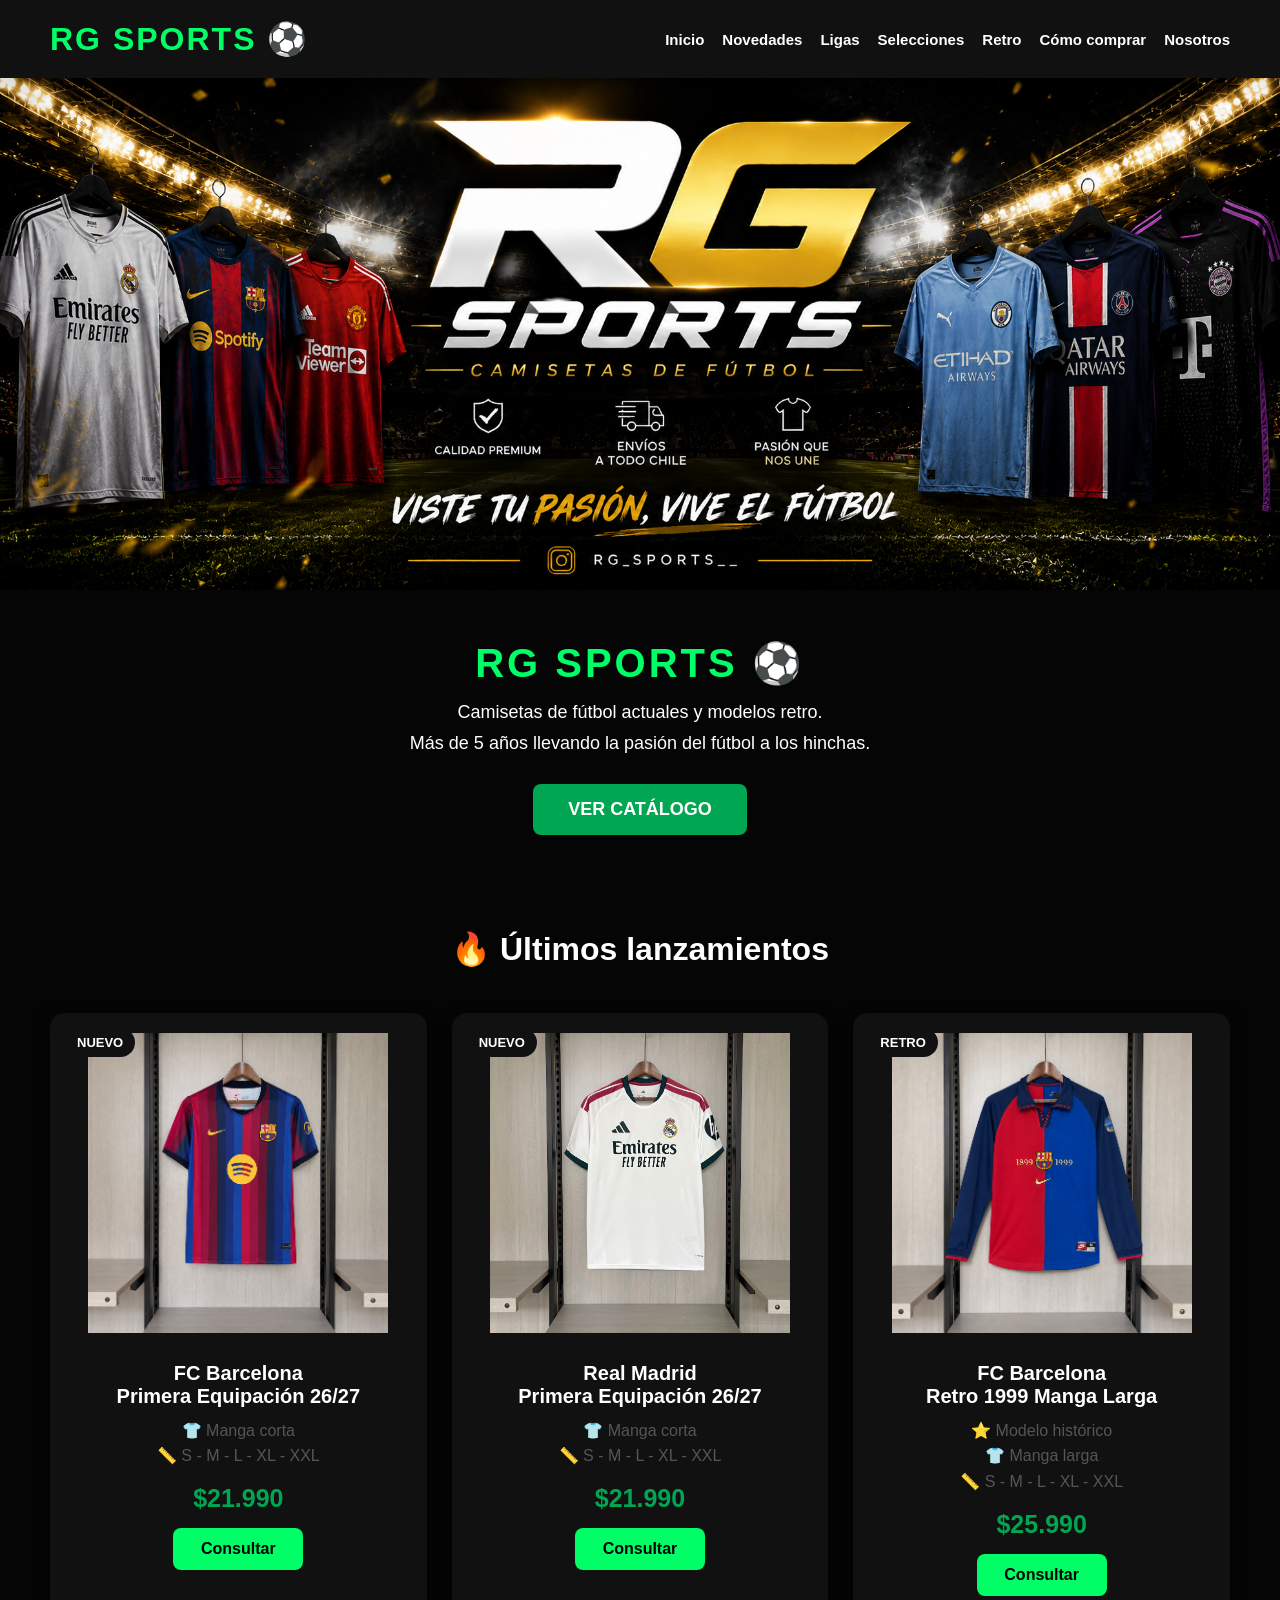
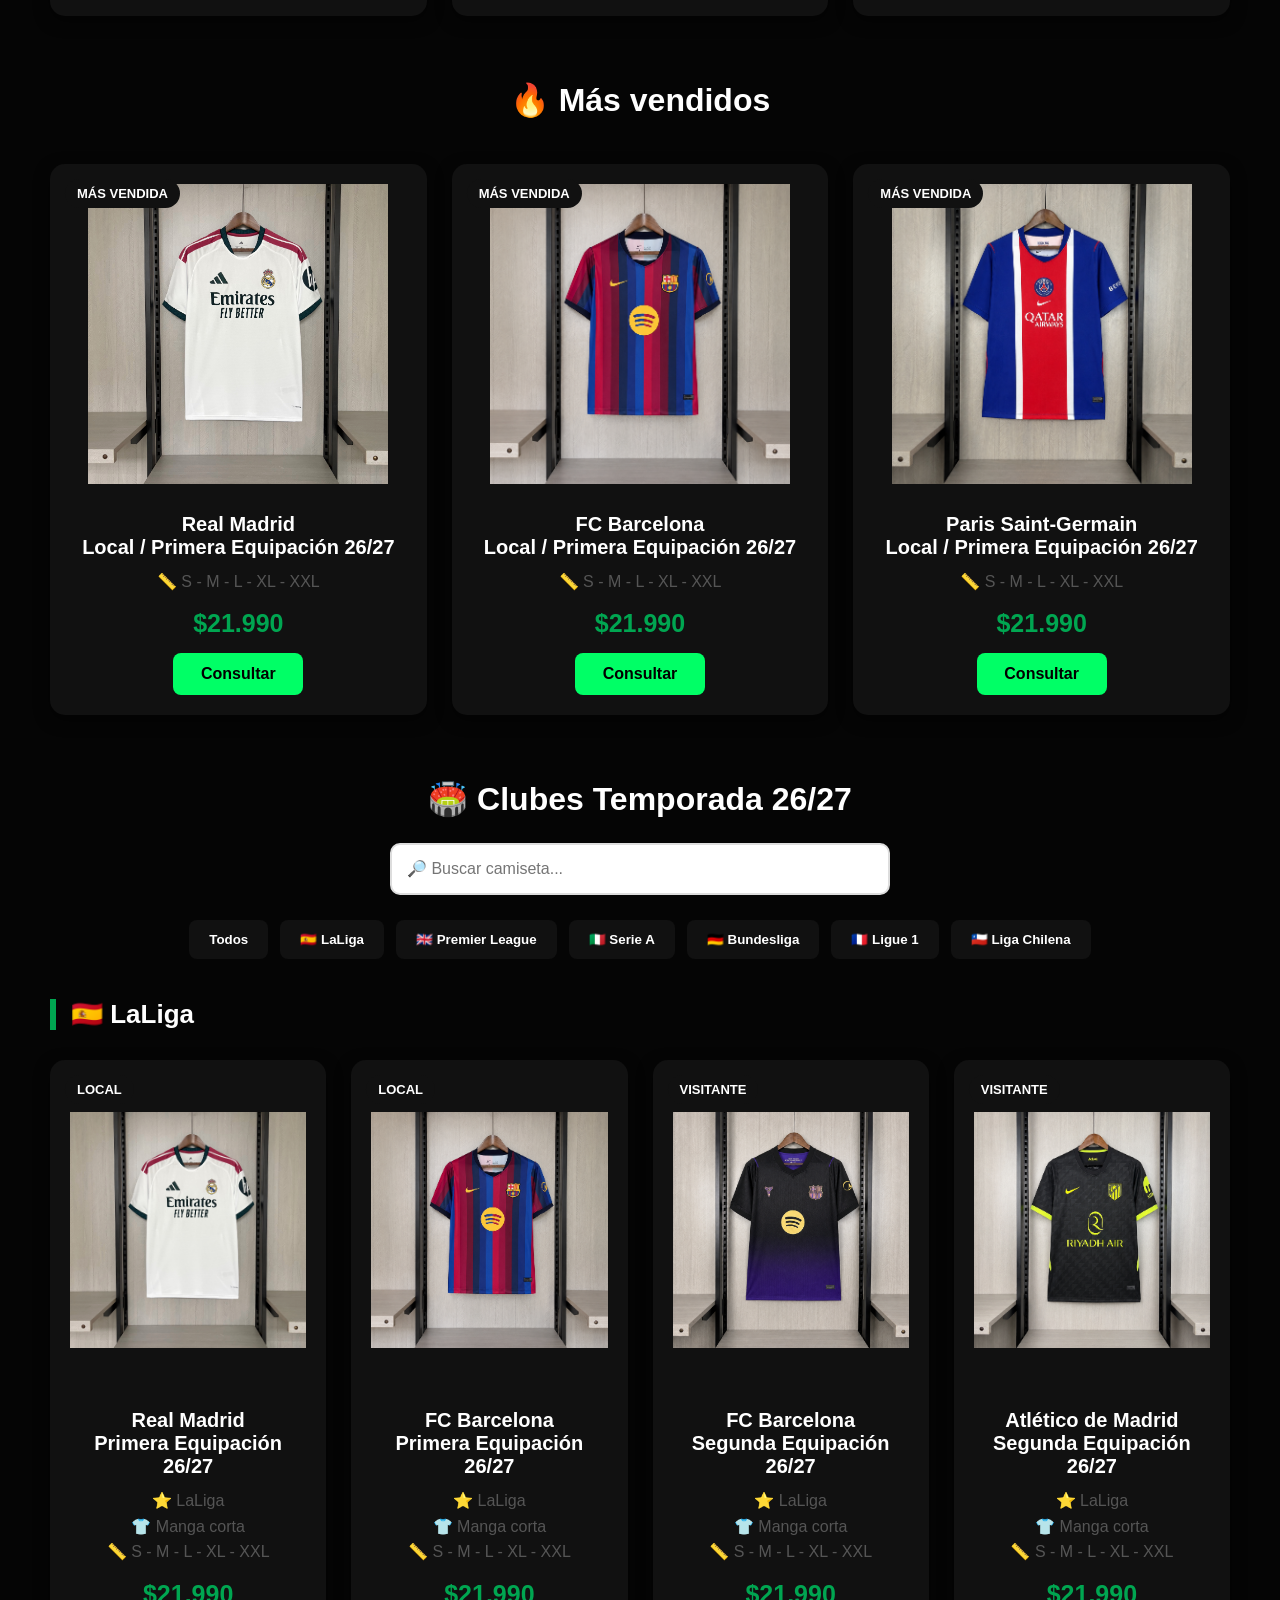
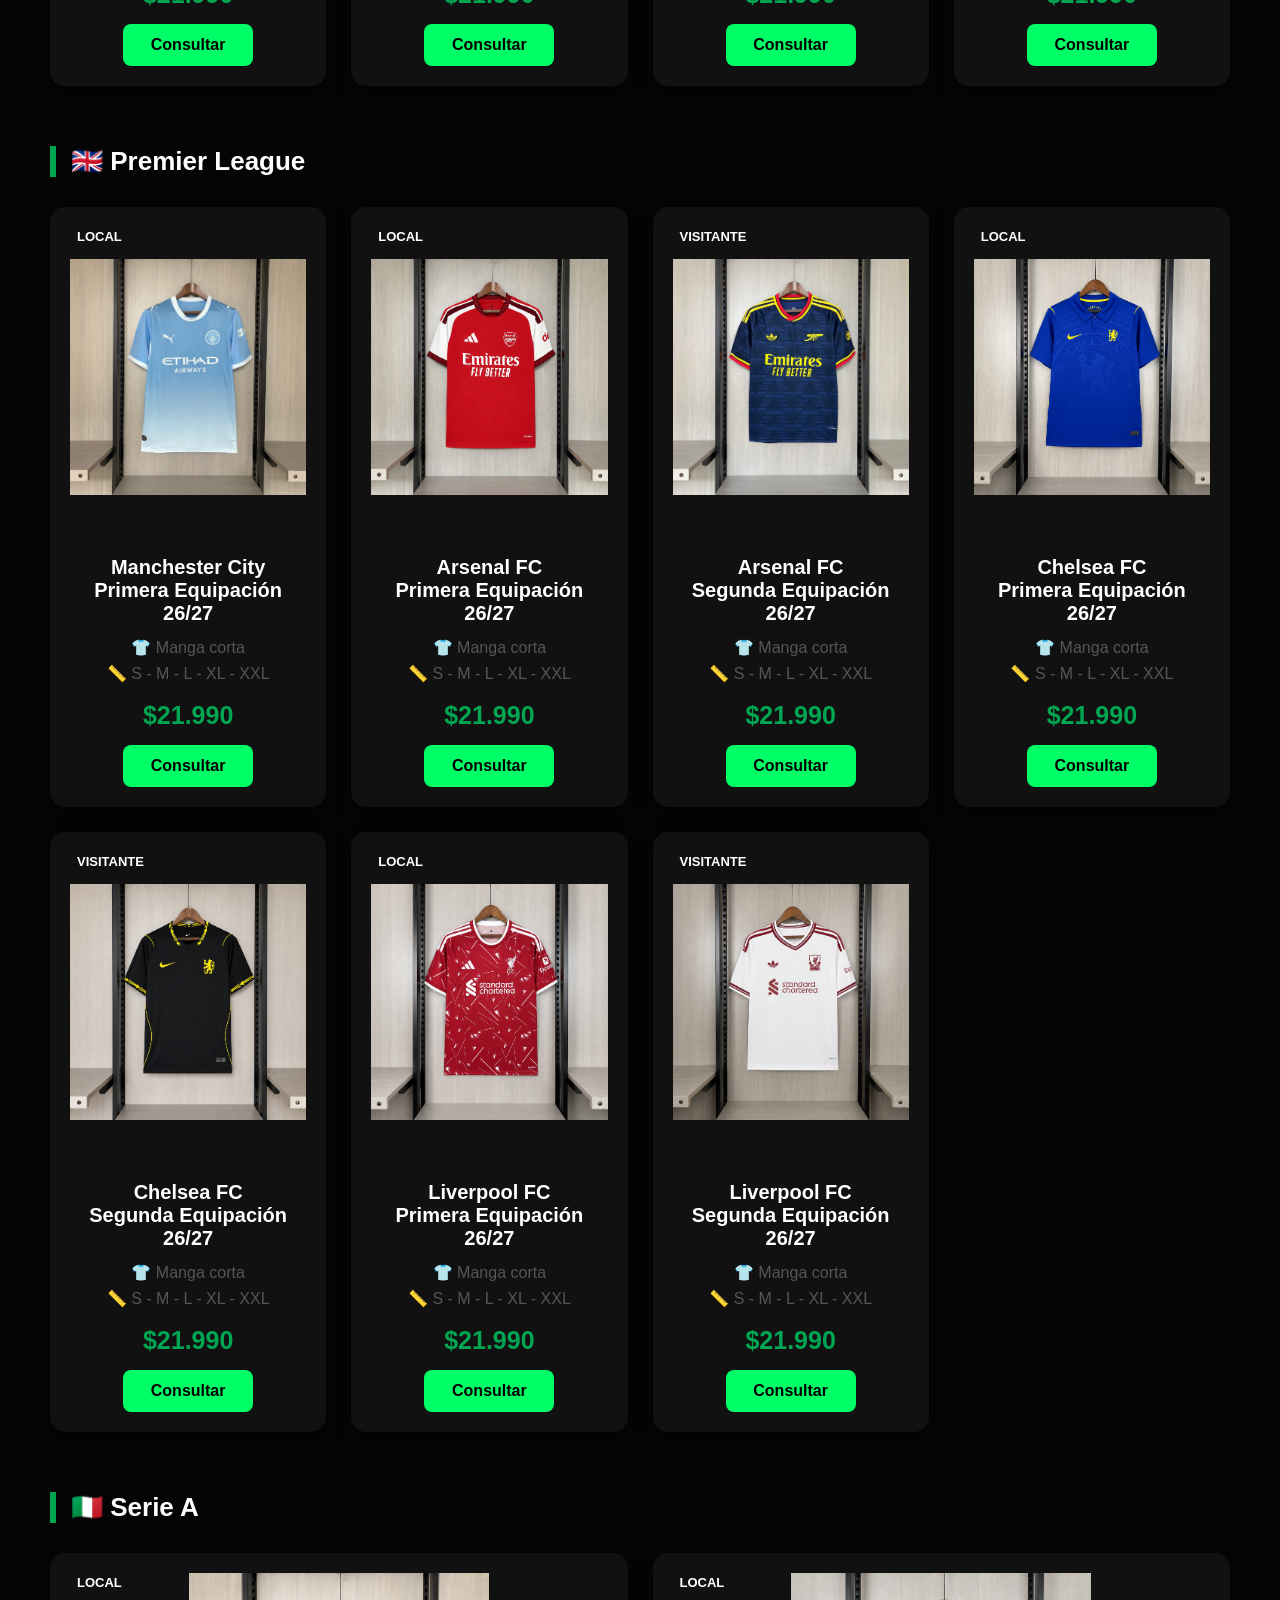
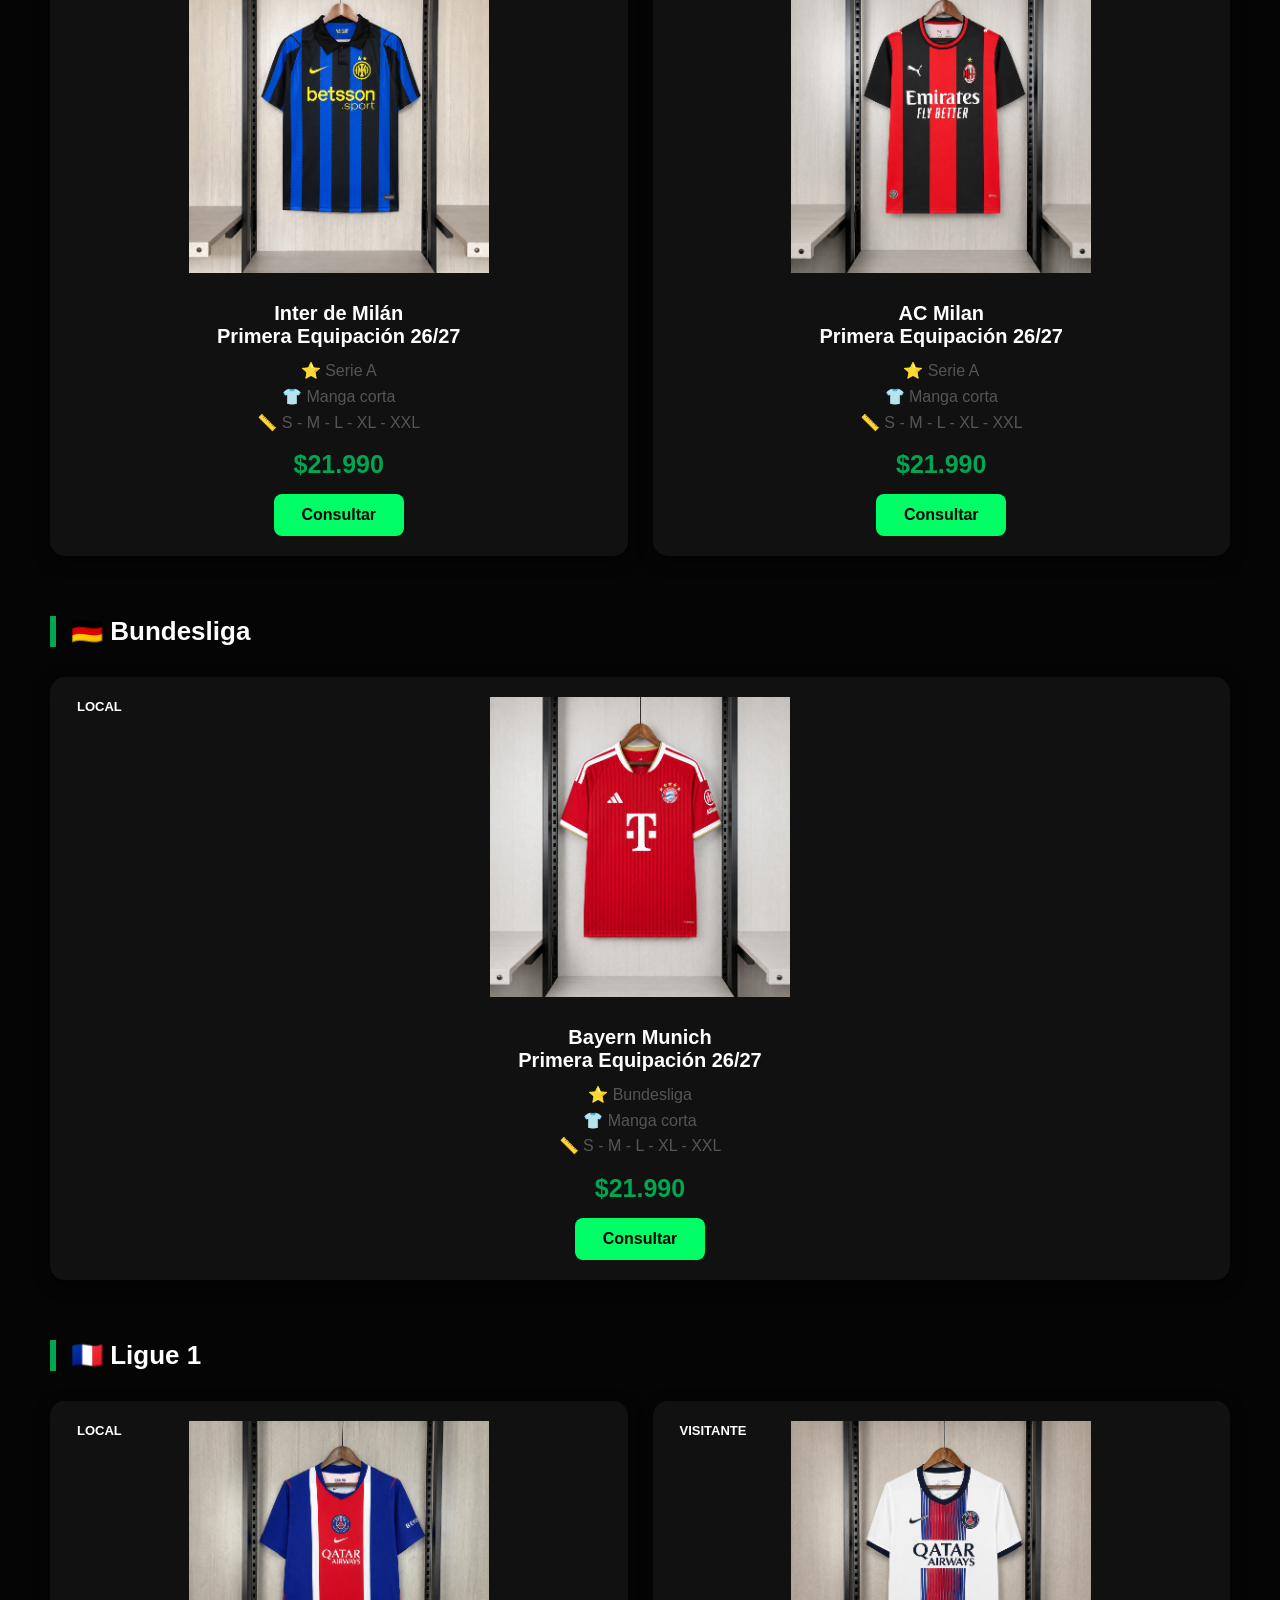
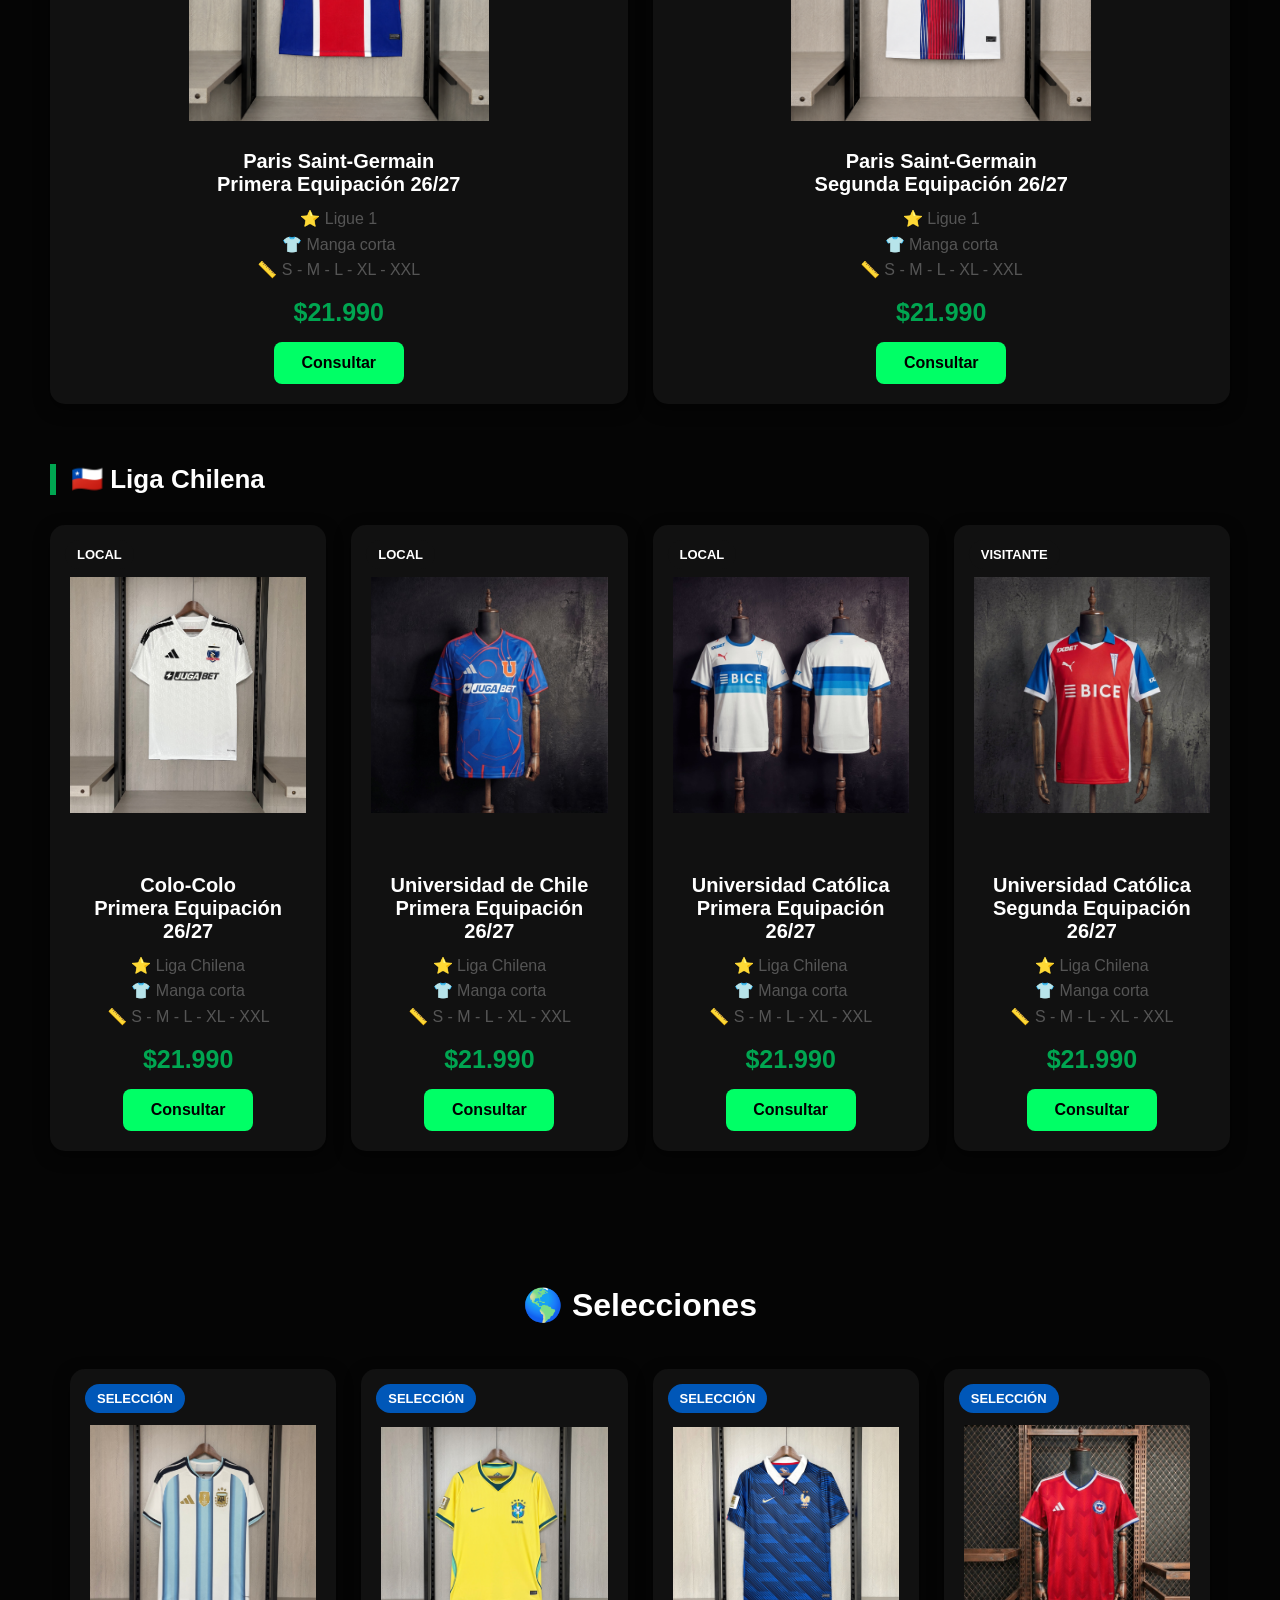
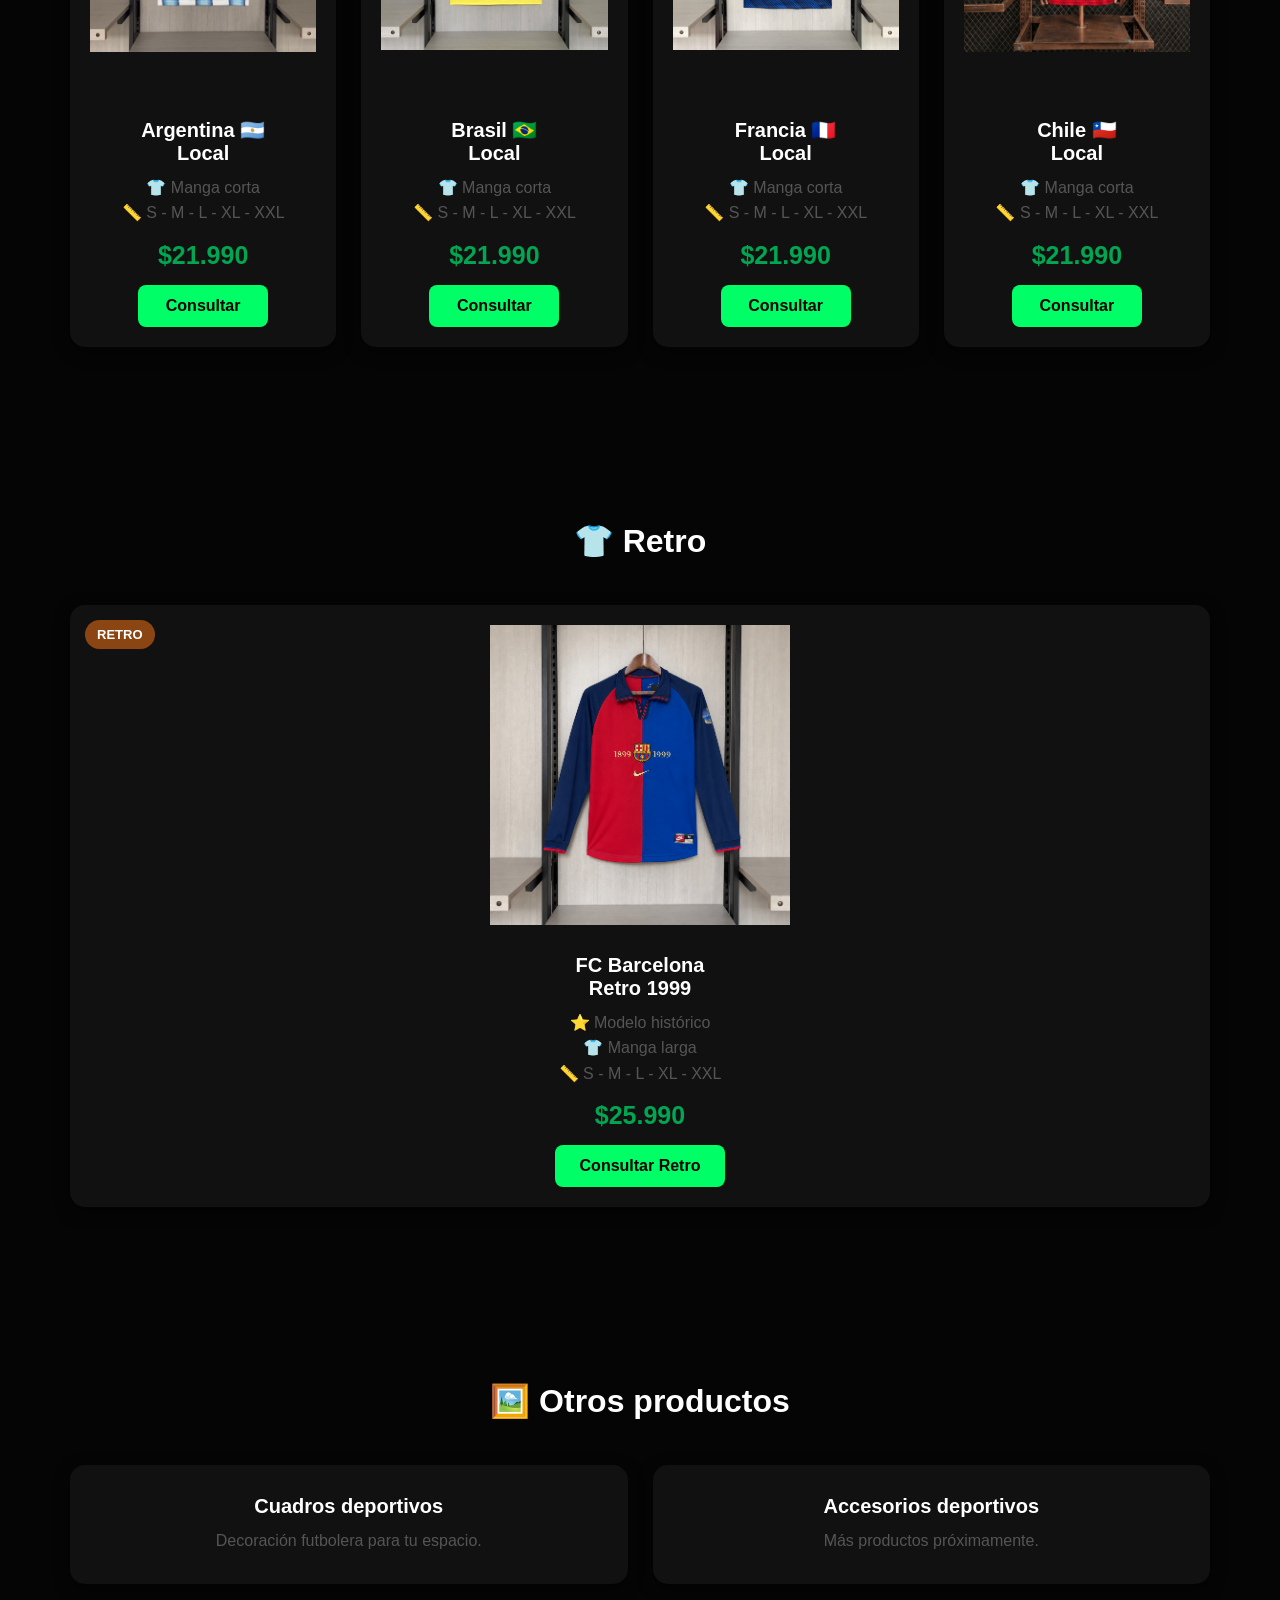
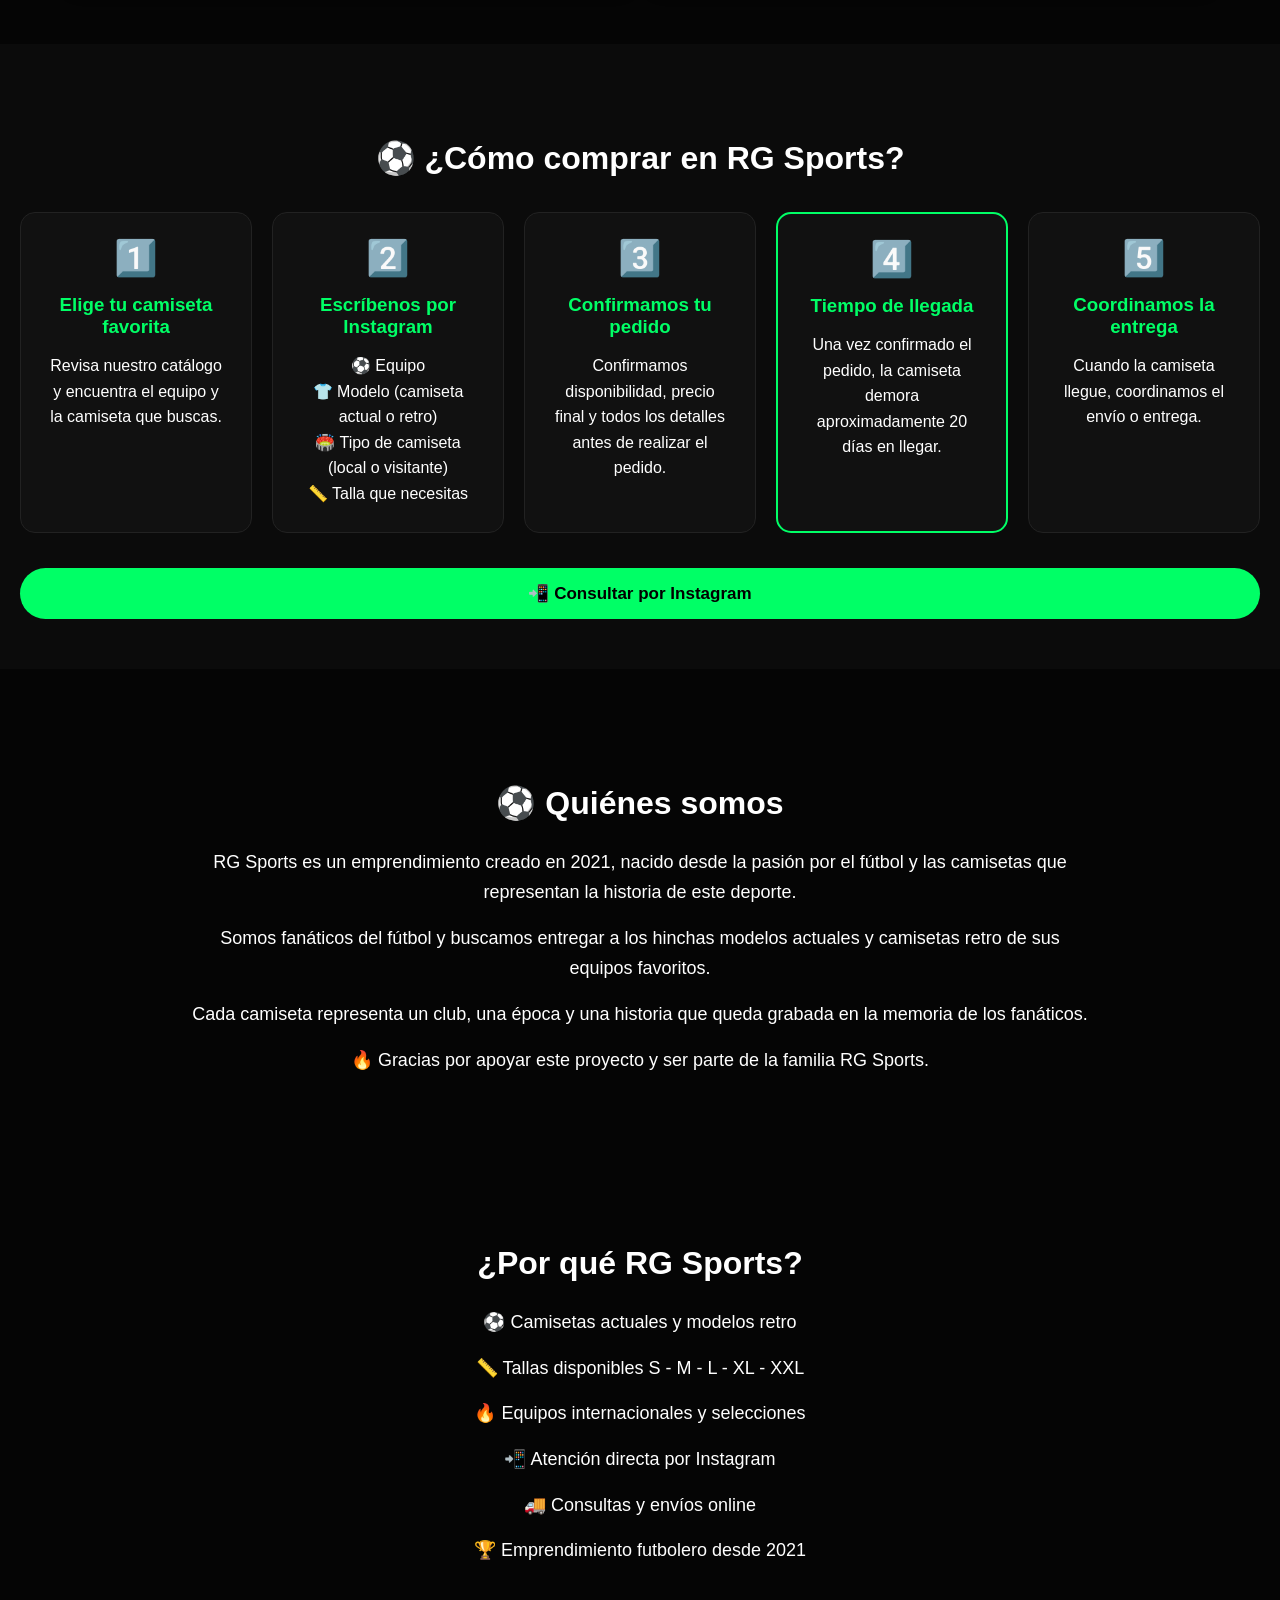
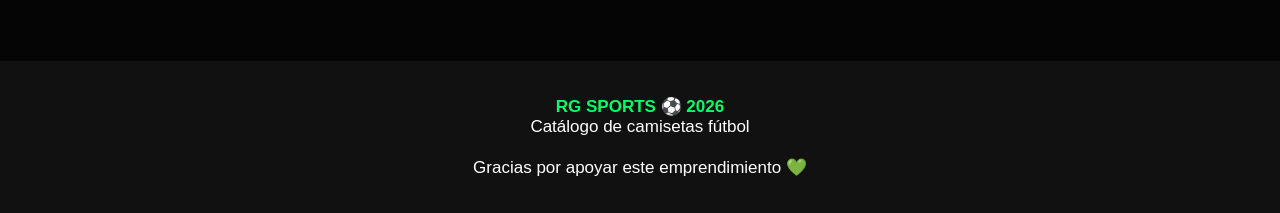
==== commit cc48e10f: "Update index.html" ====
--- a/index.html
+++ b/index.html
@@ -36,12 +36,9 @@
 Novedades
 </a>
 
-<a href="#destacados">
-Más vendidos
-</a>
-
-<a href="#clubes">
-Clubes
+
+<a href="ligas.html">
+Ligas
 </a>
 
 <a href="#selecciones">
@@ -58,9 +55,6 @@
 Nosotros
 </a>
 
-<a href="https://www.instagram.com/RG_SPORTS__/" target="_blank">
-Instagram
-</a>
 
 </nav>
 
@@ -465,7 +459,7 @@
 
 
 </section>
-<section id="clubes">
+<section id="ligas.html">
 
 
 <h2>
--- a/style.css
+++ b/style.css
@@ -781,3 +781,149 @@
 scroll-behavior:smooth;
 
 }
+/* =====================
+   COMO COMPRAR
+===================== */
+
+
+.como-comprar{
+
+background:#0b0b0b;
+padding:50px 20px;
+text-align:center;
+
+}
+
+
+.como-comprar h2{
+
+color:white;
+font-size:32px;
+margin-bottom:35px;
+
+}
+
+
+
+.pasos{
+
+display:grid;
+grid-template-columns:repeat(5,1fr);
+gap:20px;
+max-width:1300px;
+margin:auto;
+
+}
+
+
+
+.paso{
+
+background:#111;
+border:1px solid #222;
+border-radius:15px;
+padding:25px;
+transition:.3s;
+
+}
+
+
+
+.paso:hover{
+
+transform:translateY(-8px);
+box-shadow:0 0 25px #00ff66;
+border-color:#00ff66;
+
+}
+
+
+
+.paso span{
+
+font-size:35px;
+
+}
+
+
+
+.paso h3{
+
+color:#00ff66;
+margin:15px 0;
+
+}
+
+
+
+.paso p{
+
+color:white;
+line-height:1.6;
+
+}
+
+
+
+.paso.destacado{
+
+border:2px solid #00ff66;
+
+}
+
+
+
+.boton-instagram{
+
+display:block;
+margin:35px auto 0;
+background:#00ff66;
+color:black;
+padding:15px 35px;
+border:none;
+border-radius:30px;
+font-size:17px;
+font-weight:bold;
+cursor:pointer;
+text-decoration:none;
+
+}
+
+.boton-instagram:hover{
+
+text-decoration:none;
+
+}
+
+
+
+.boton-instagram:hover{
+
+transform:scale(1.05);
+
+}
+@media(max-width:900px){
+
+.pasos{
+
+grid-template-columns:repeat(2,1fr);
+
+}
+
+}
+
+
+@media(max-width:500px){
+
+.pasos{
+
+grid-template-columns:1fr;
+
+}
+
+}
+.como-comprar a{
+
+text-decoration:none;
+
+}
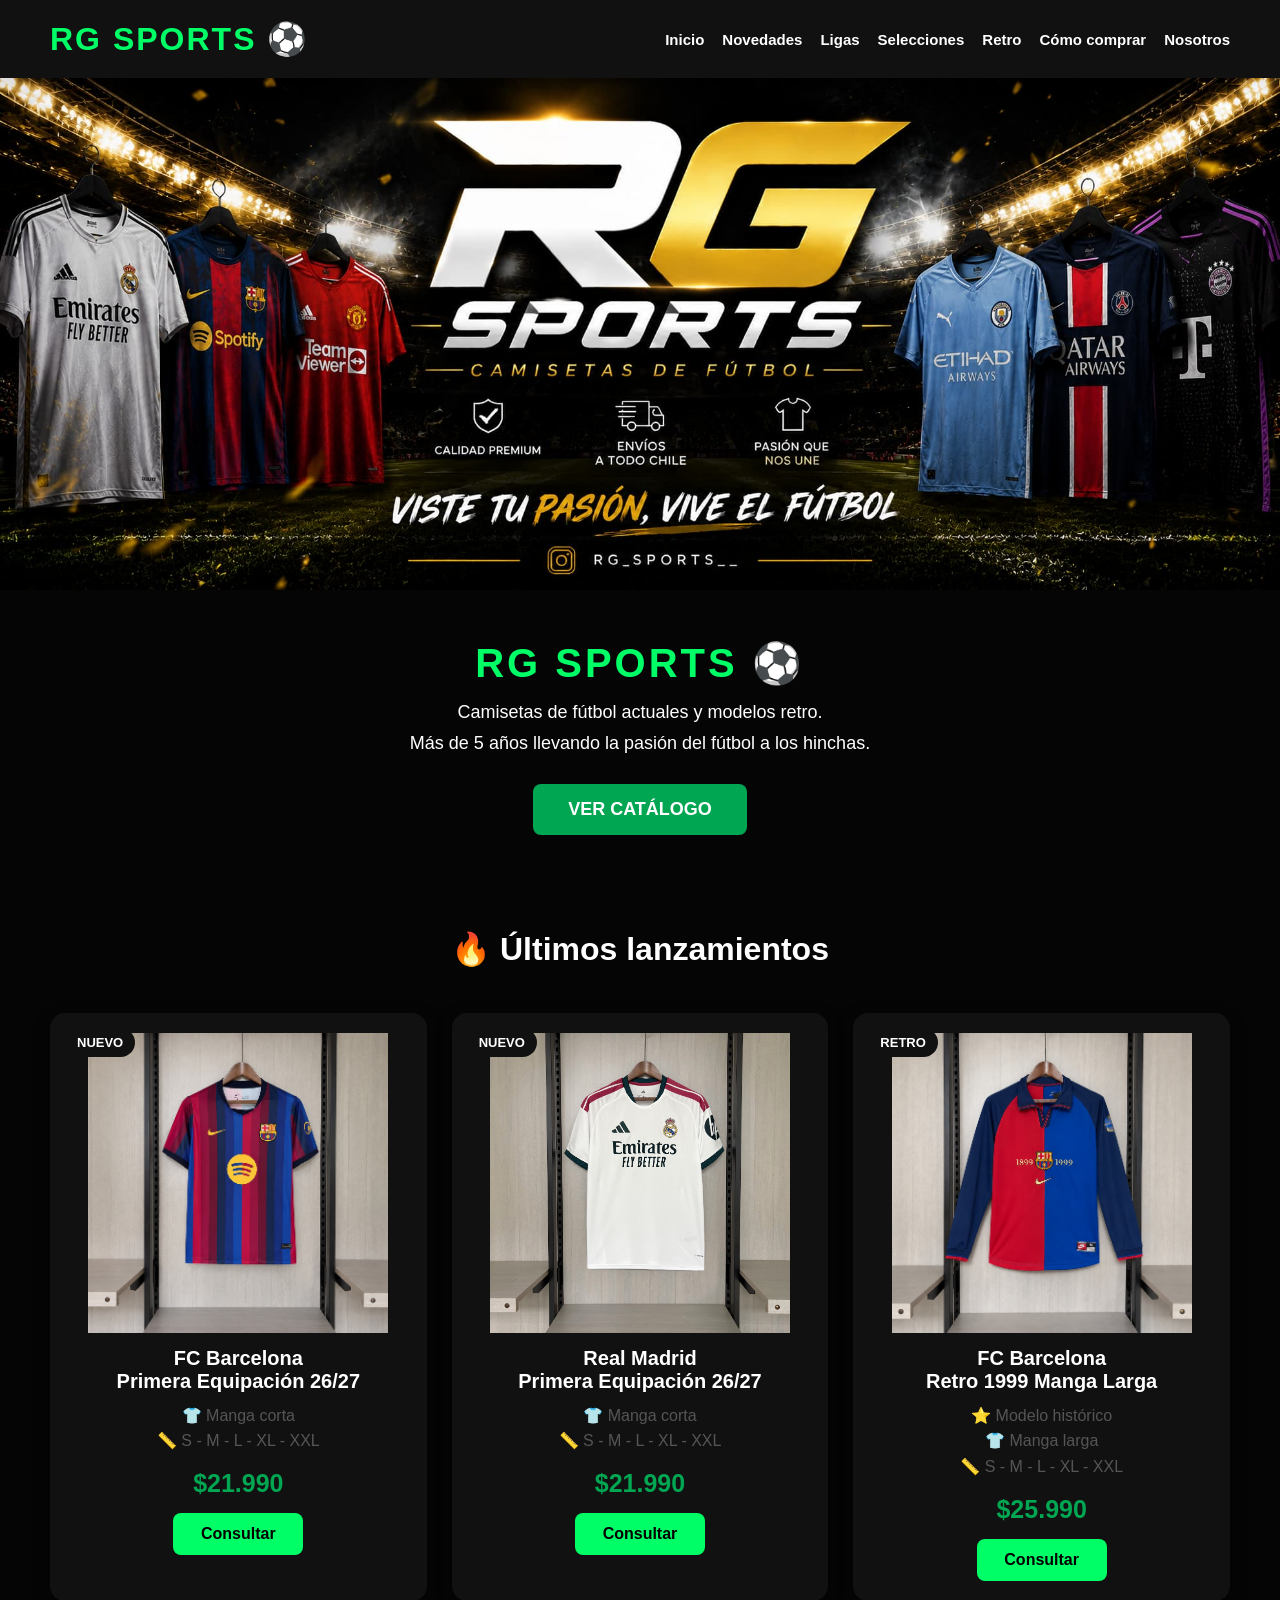
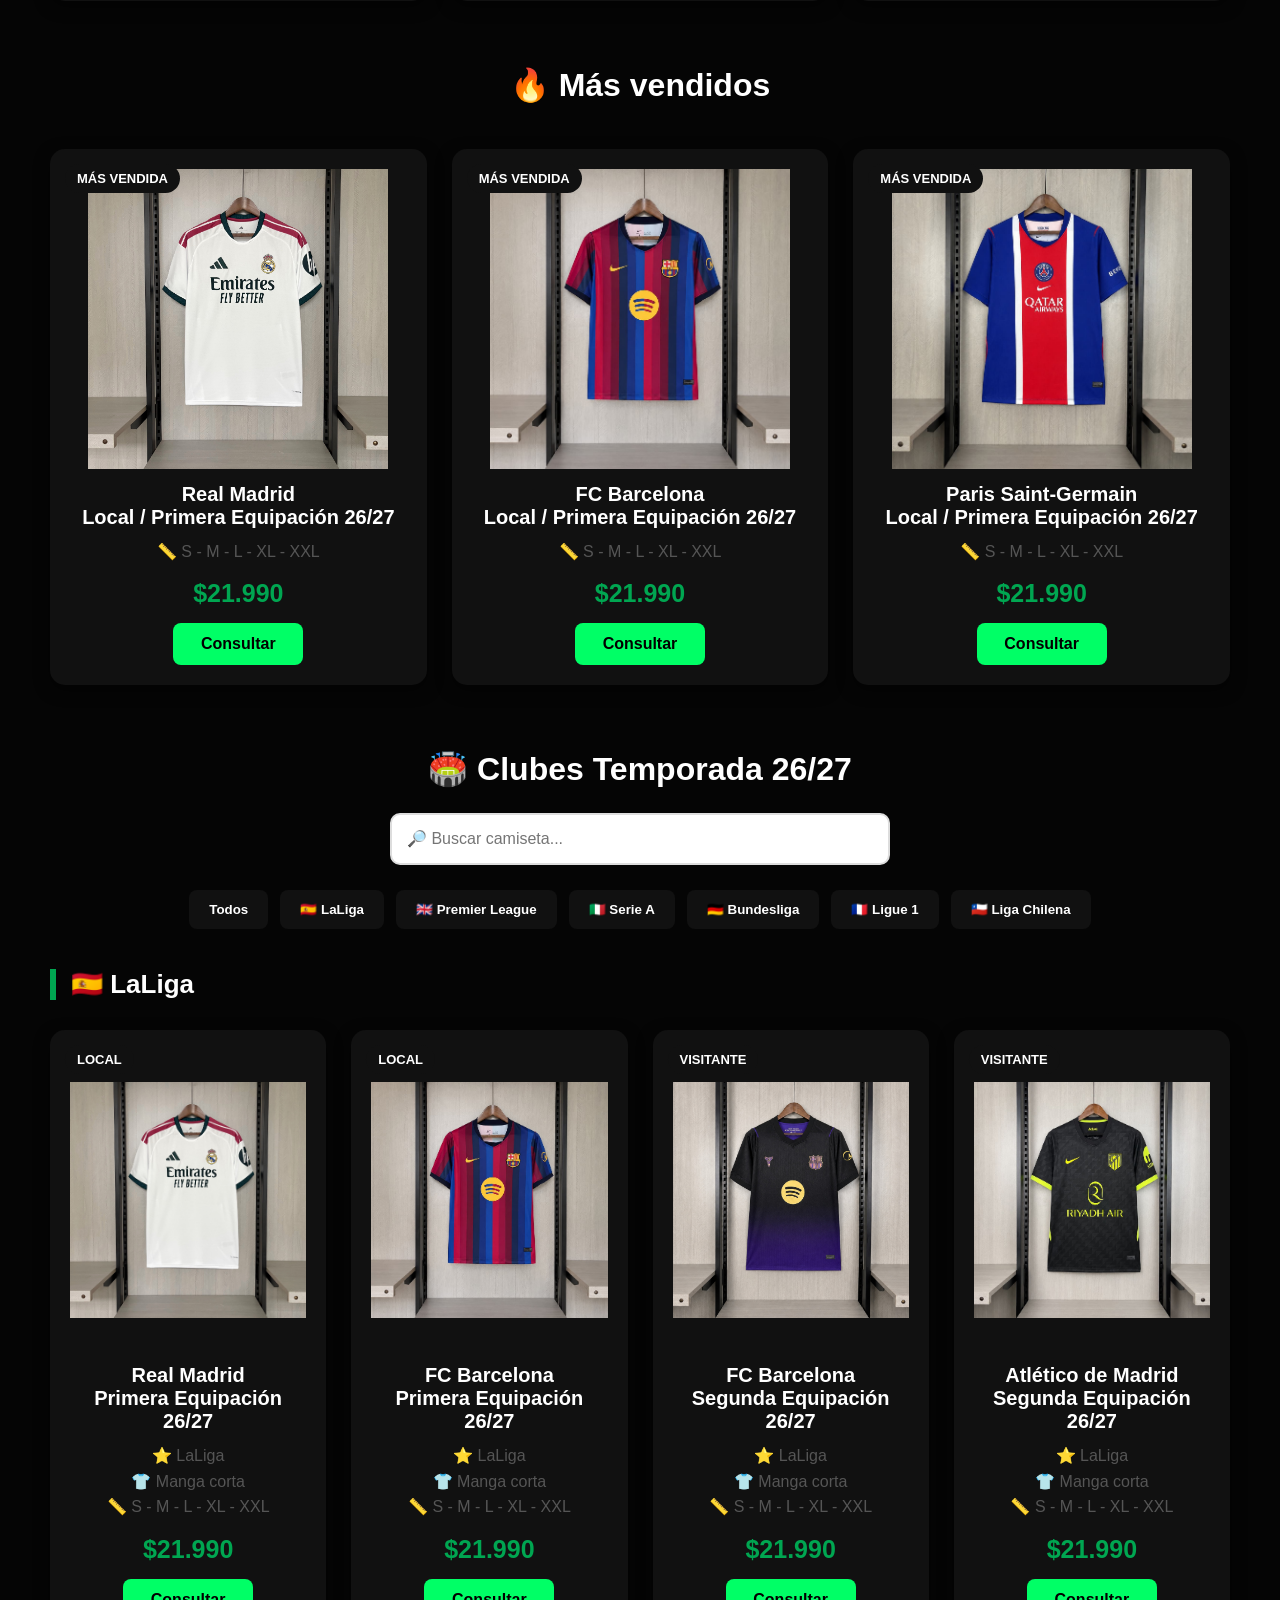
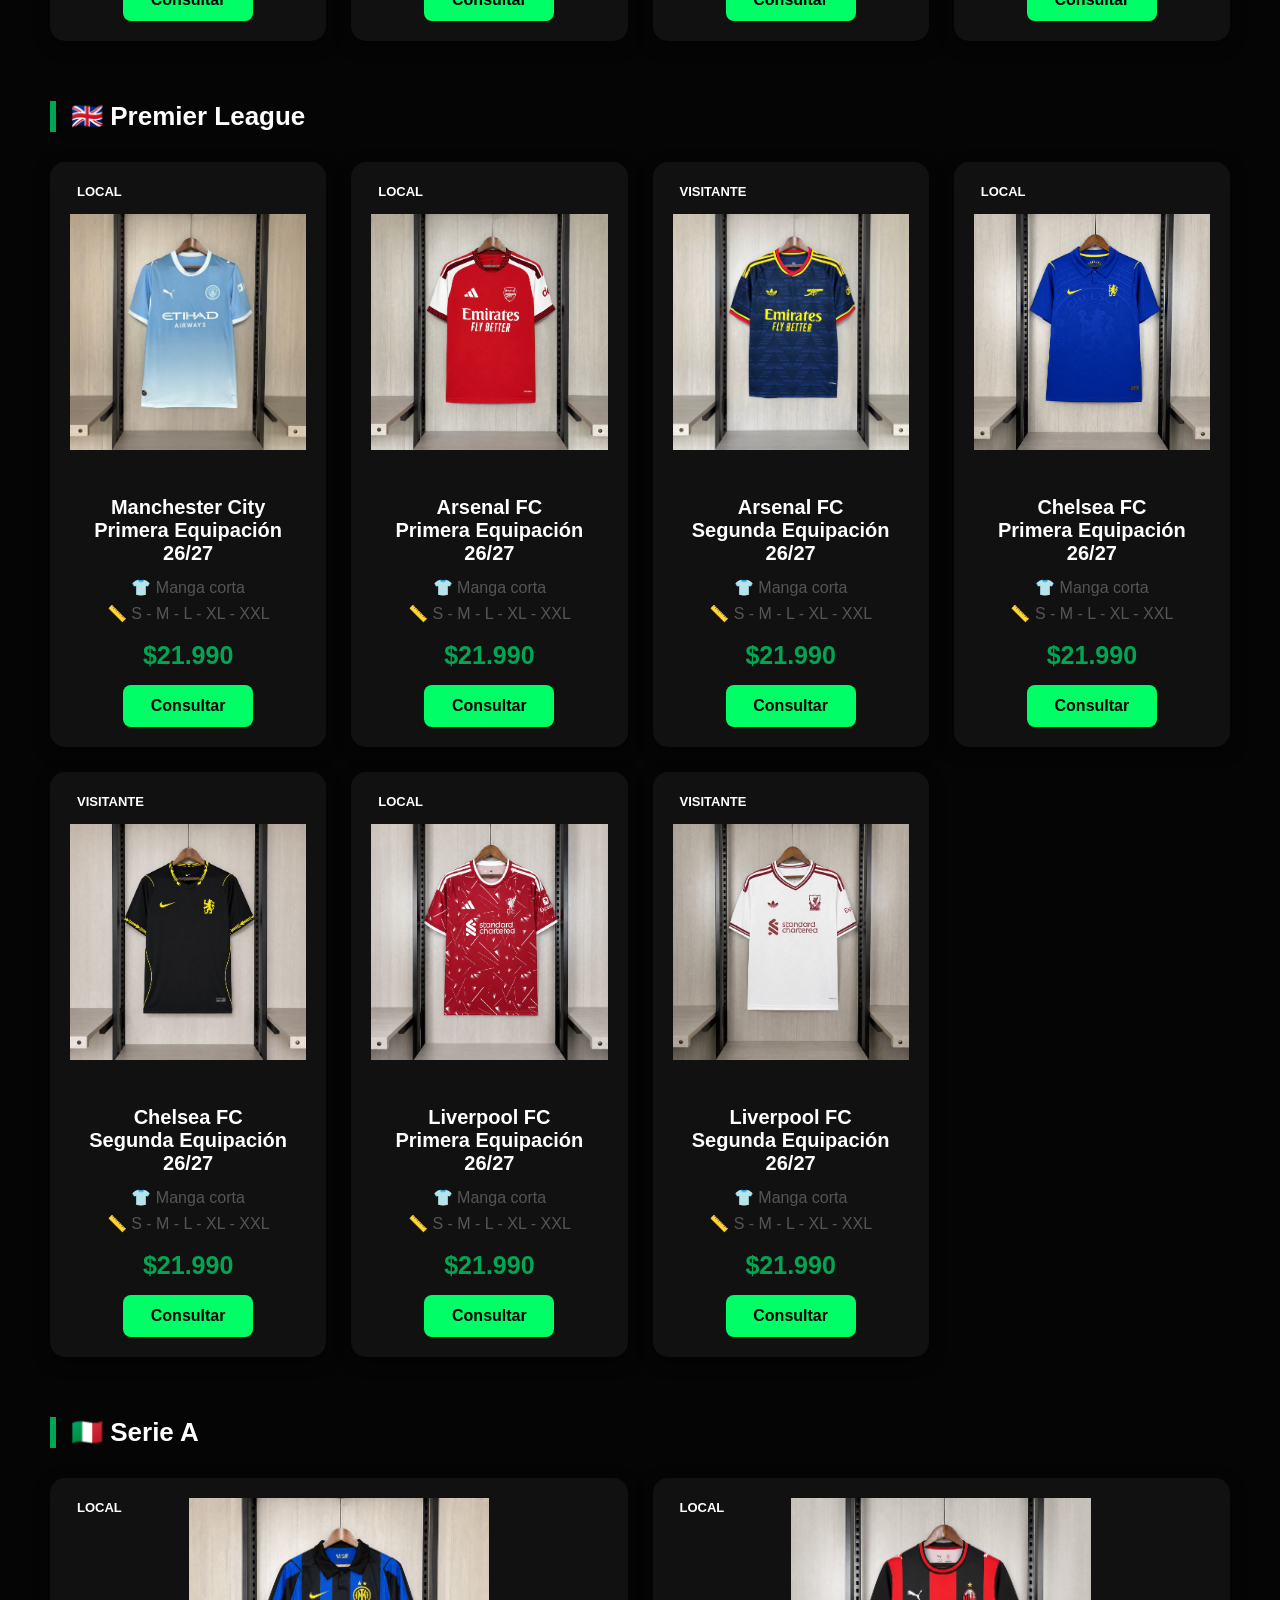
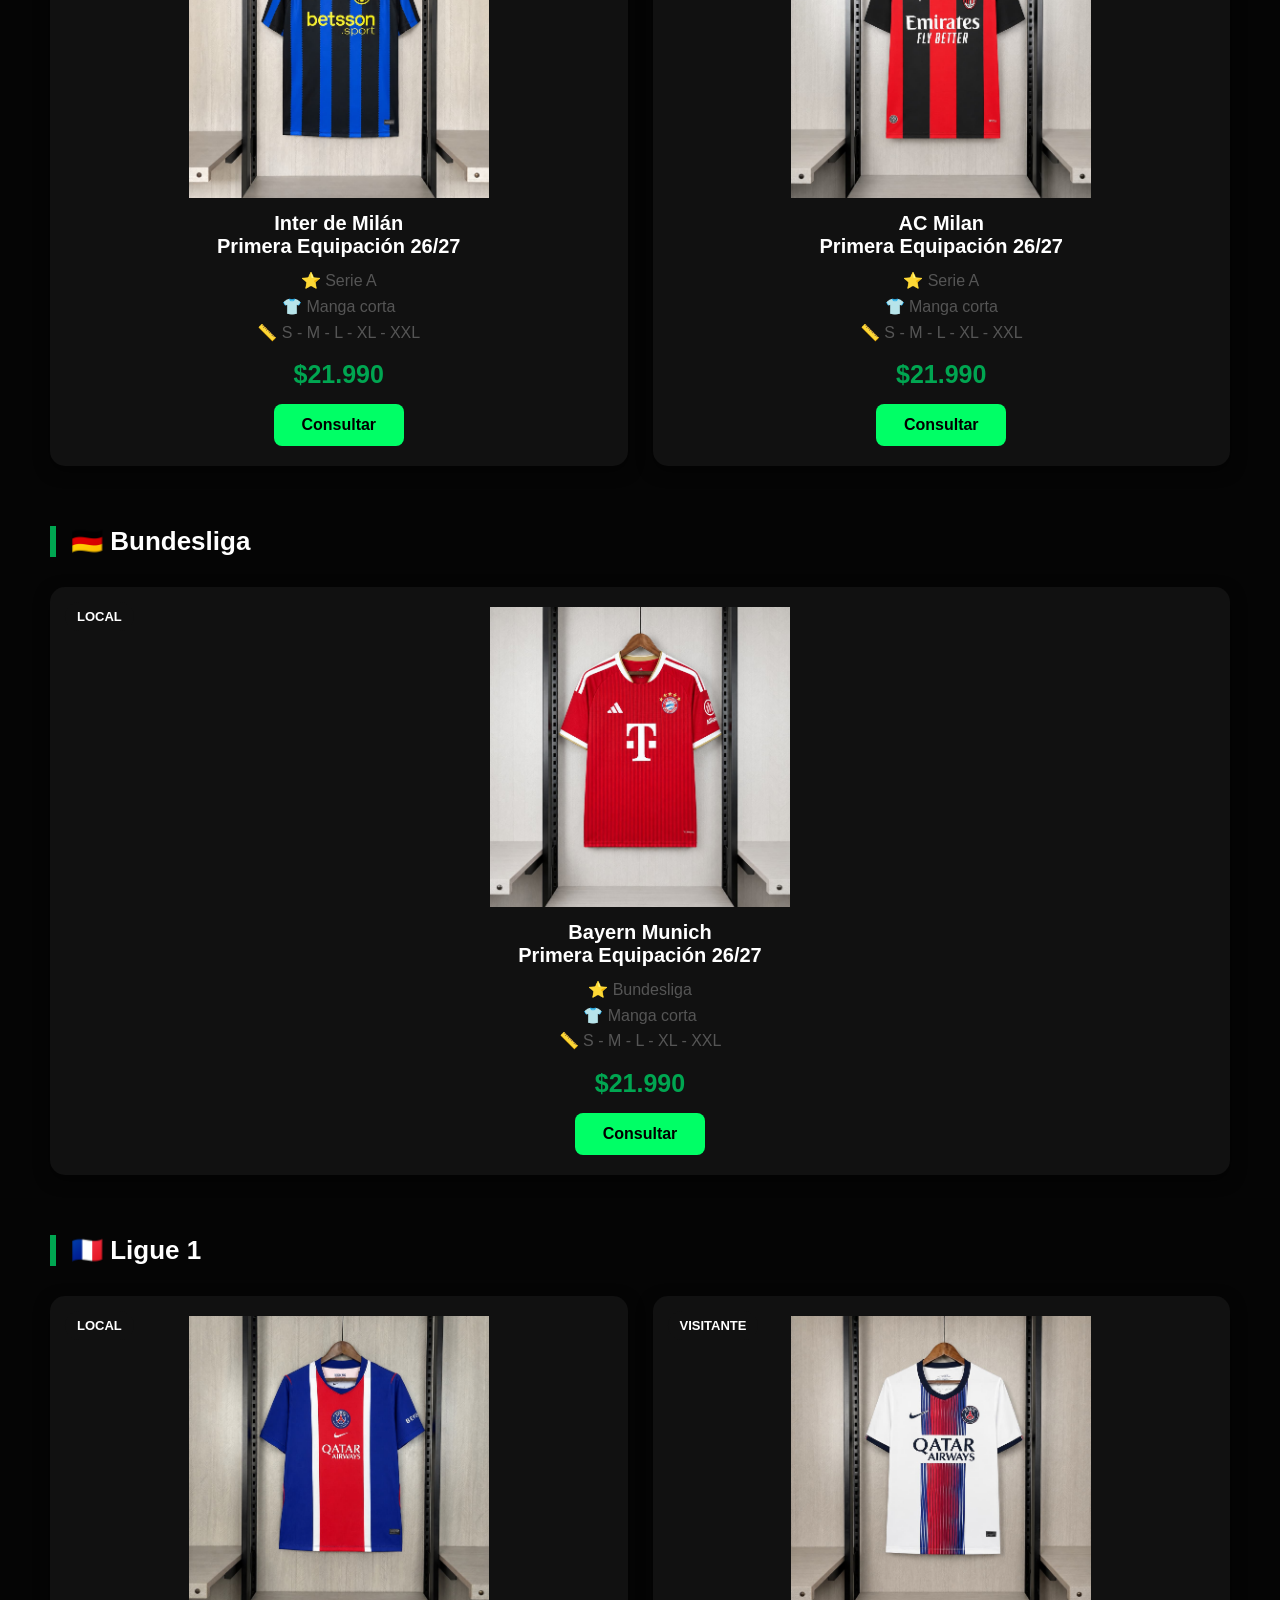
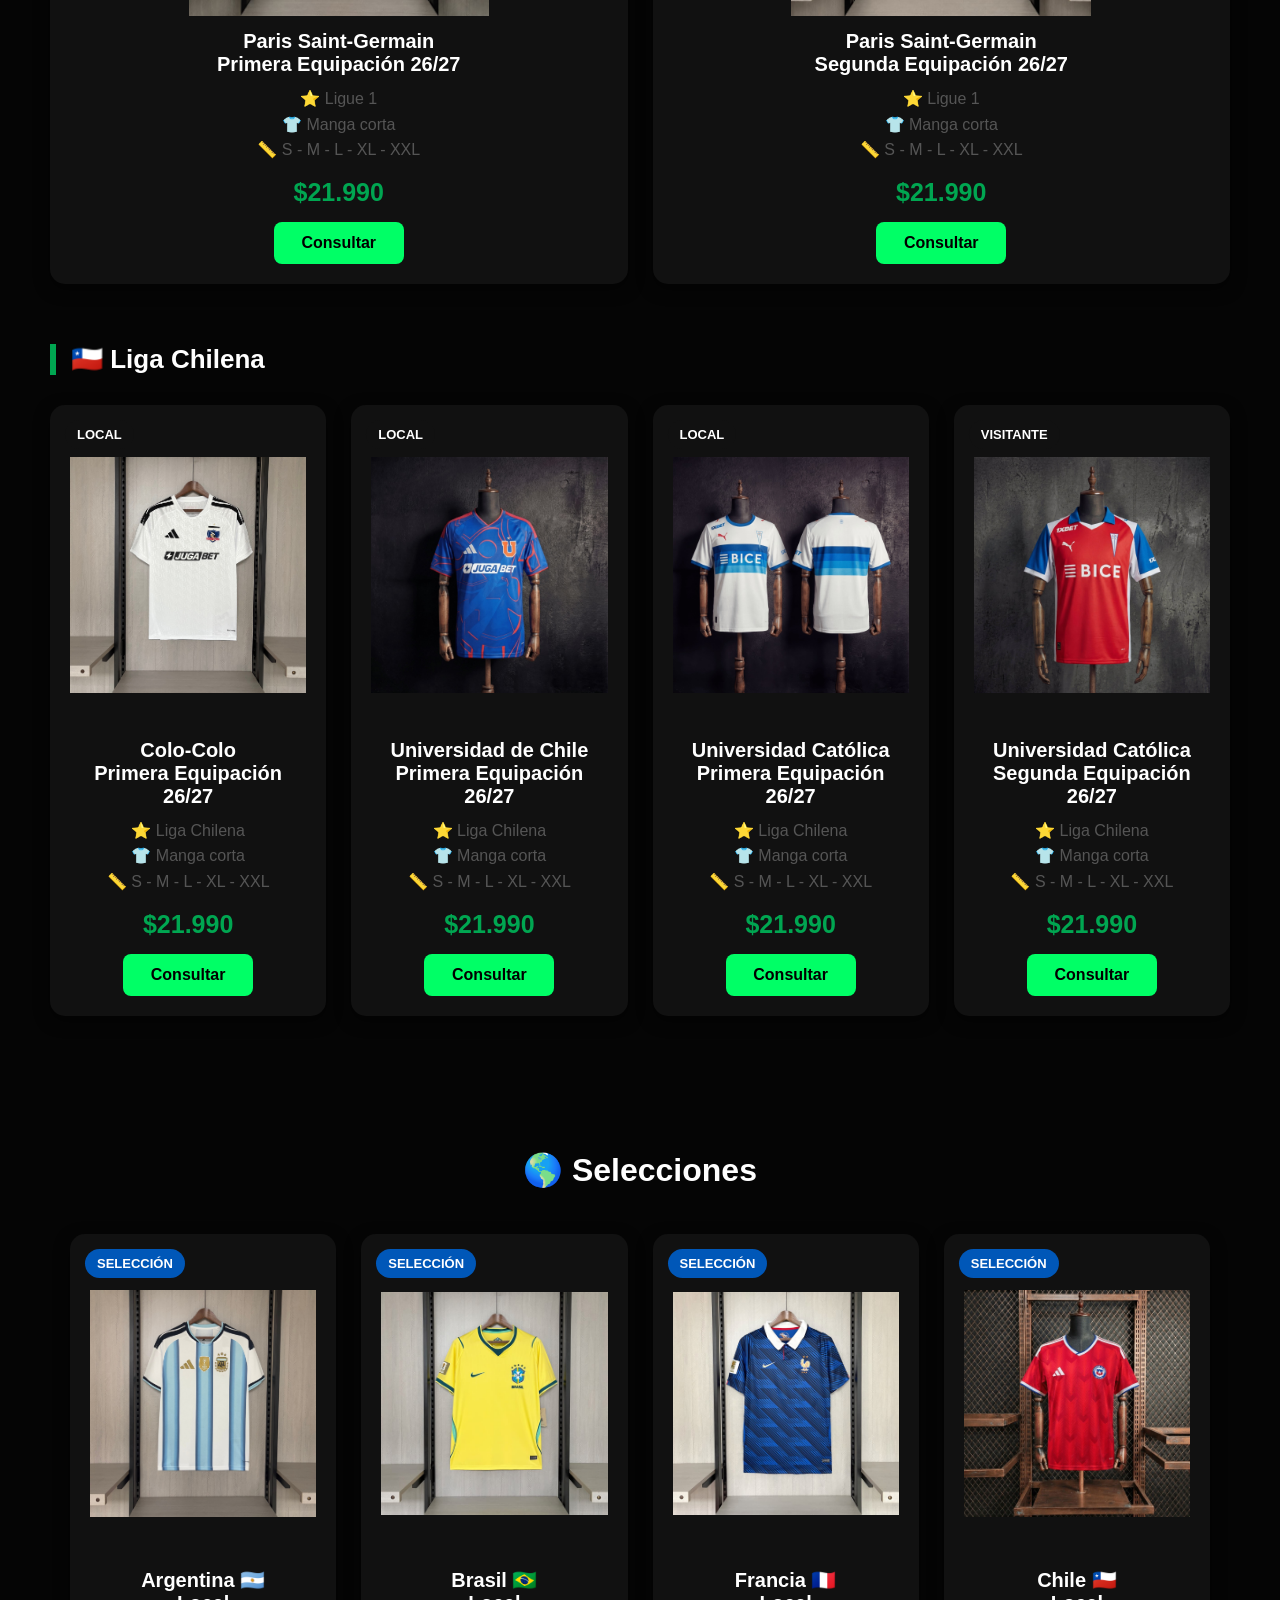
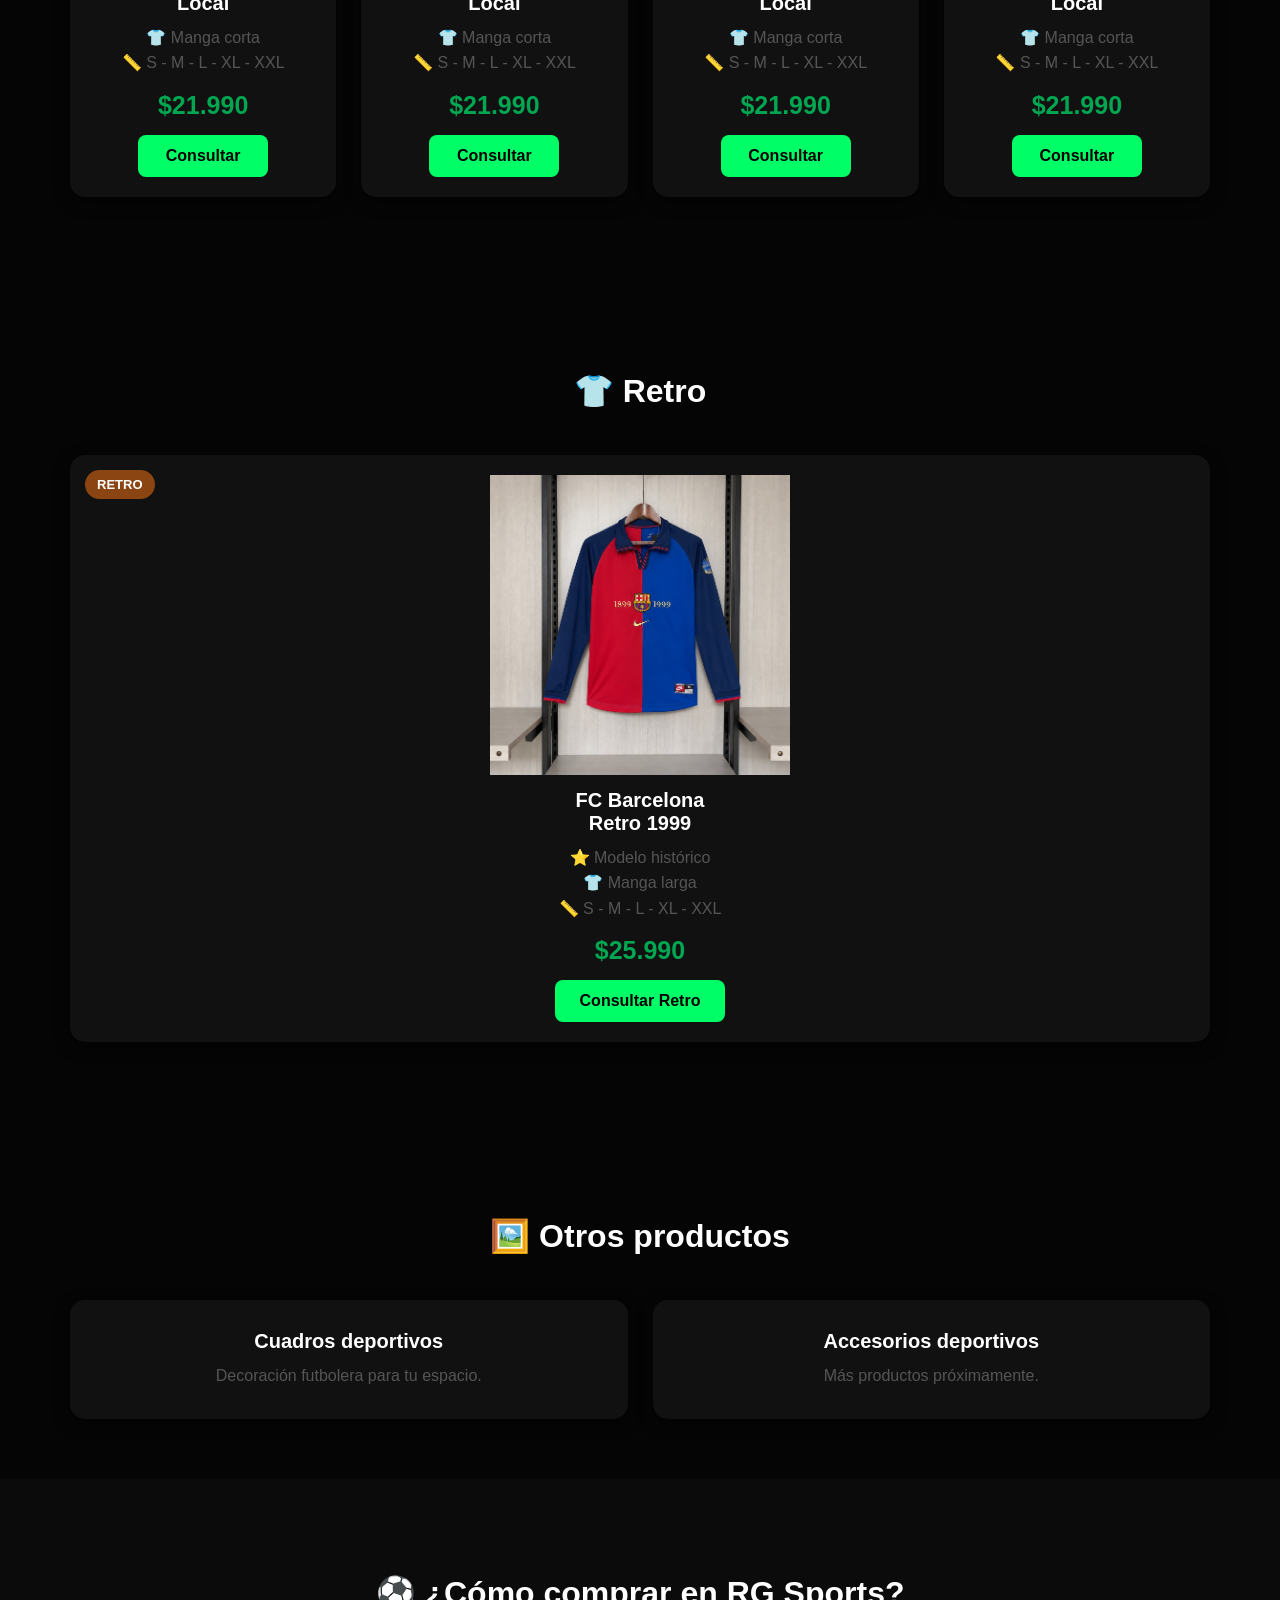
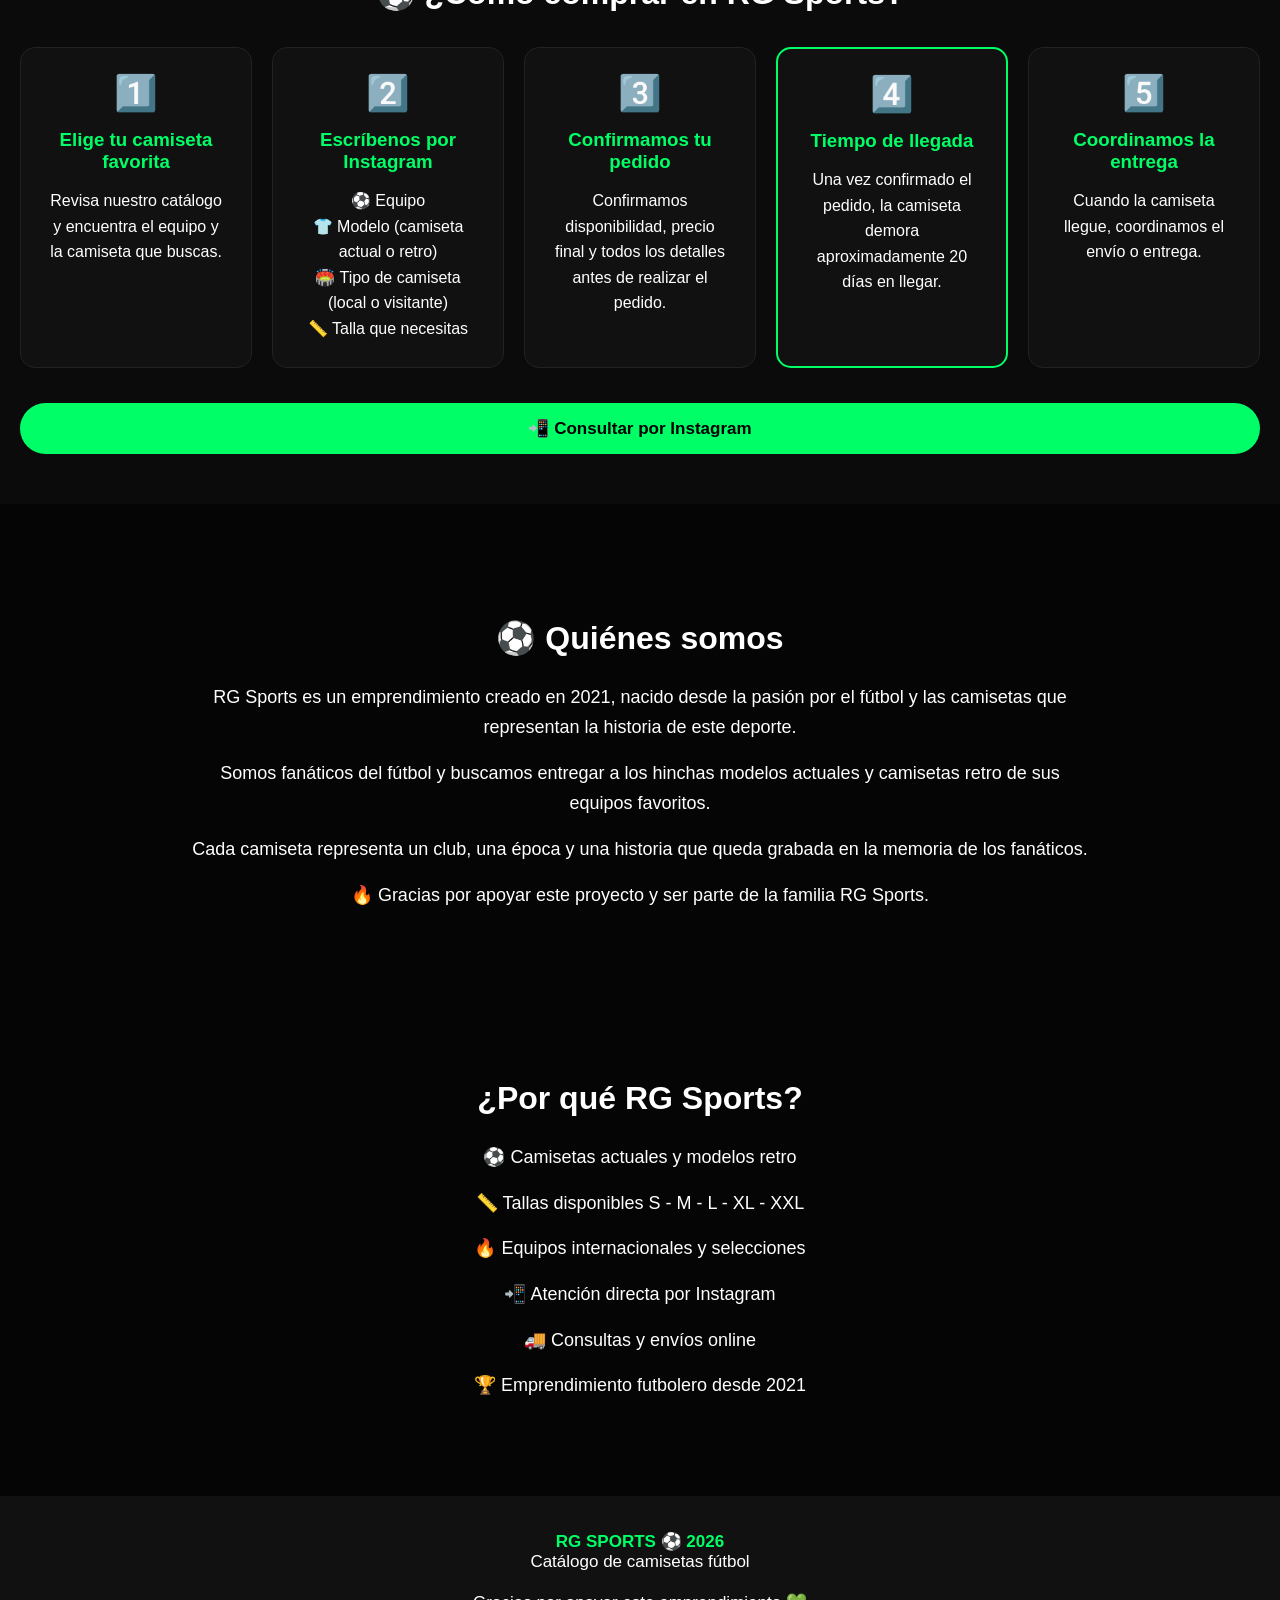
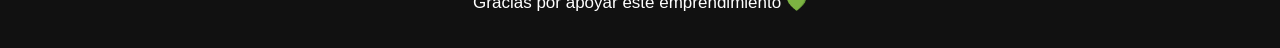
==== commit 9182429d: "Add files via upload" ====
--- a/index.html
+++ b/index.html
@@ -2355,4 +2355,4 @@
 </body>
 
 
-</html>
+</html>
--- a/style.css
+++ b/style.css
@@ -218,14 +218,14 @@
 
 
 
-.camiseta img{
+.camiseta img {
 
 width:100%;
 height:300px;
 object-fit:contain;
-margin-bottom:15px;
-
-}
+
+}
+
 .etiqueta{
 
 position:absolute;
@@ -927,3 +927,354 @@
 text-decoration:none;
 
 }
+.menu-ligas{
+
+display:flex;
+flex-wrap:wrap;
+justify-content:center;
+gap:20px;
+margin-top:40px;
+
+}
+
+
+.menu-ligas a{
+
+text-decoration:none;
+
+}
+
+
+.liga-card{
+
+background:linear-gradient(145deg,#1a1a1a,#050505);
+
+color:white;
+
+width:220px;
+
+height:150px;
+
+display:flex;
+
+align-items:center;
+
+justify-content:center;
+
+flex-direction:column;
+
+border-radius:20px;
+
+font-size:24px;
+
+font-weight:900;
+
+letter-spacing:1px;
+
+border:1px solid #222;
+
+box-shadow:0 8px 20px rgba(0,0,0,.5);
+
+transition:.3s;
+
+}
+
+
+.liga-card:hover{
+
+transform:translateY(-8px);
+
+background:#00a651;
+
+box-shadow:0 0 25px #00ff66;
+
+}
+.portada-ligas{
+
+text-align:center;
+padding:40px 20px;
+
+}
+
+
+.portada-ligas img{
+
+width:100%;
+max-width:1000px;
+height:300px;
+object-fit:cover;
+border-radius:20px;
+
+}
+
+
+.portada-ligas h1{
+
+font-size:40px;
+margin-top:30px;
+
+}
+
+
+.portada-ligas p{
+
+font-size:20px;
+color:#555;
+
+}
+.portada-liga img{
+
+width:90%;
+max-width:1000px;
+height:300px;
+object-fit:cover;
+border-radius:20px;
+display:block;
+margin:auto;
+
+}
+.portada-liga{
+
+text-align:center;
+padding:20px;
+margin:25px auto;
+max-width:1100px;
+
+}
+
+
+.portada-liga img{
+
+width:100%;
+max-width:1000px;
+height:220px;
+object-fit:cover;
+border-radius:20px;
+display:block;
+margin:auto;
+
+}
+
+
+.portada-liga h1{
+
+font-size:38px;
+margin:20px 0 10px;
+text-align:center;
+
+}
+
+
+.portada-liga p{
+
+font-size:18px;
+margin:8px 0;
+text-align:center;
+
+}
+
+.banner-premier {
+object-position: center bottom;
+}
+/* ==========================
+   BANNERS DE LIGAS
+========================== */
+
+
+.portada-liga{
+
+text-align:center;
+
+padding:20px;
+
+margin:25px auto;
+
+max-width:1100px;
+
+}
+
+
+
+.portada-liga img{
+
+width:100%;
+
+max-width:900px;
+
+height:220px;
+
+object-fit:contain;
+
+border-radius:20px;
+
+display:block;
+
+margin:auto;
+
+}
+
+
+
+.portada-liga h1{
+
+font-size:38px;
+
+margin:20px 0 10px;
+
+text-align:center;
+
+}
+
+
+
+.portada-liga p{
+
+font-size:18px;
+
+margin:8px 0;
+
+text-align:center;
+
+}
+
+
+
+/* Ajuste banner Premier */
+
+.banner-premier{
+
+object-position:center bottom;
+
+}
+
+
+
+/* Fondo especial Liga Chilena */
+
+.portada-chile{
+
+background:linear-gradient(180deg,#0039a6,#050505);
+
+border-radius:20px;
+
+padding:30px 20px;
+
+}
+
+
+
+/* Imagen transparente Chile */
+
+.portada-chile img{
+
+object-fit:cover;
+
+height:260px;
+
+}
+/* Portada menú ligas */
+
+.portada-ligas h1{
+
+color:#00ff66;
+
+font-size:42px;
+
+font-weight:900;
+
+letter-spacing:2px;
+
+text-transform:uppercase;
+
+}
+
+
+.portada-ligas p{
+
+color:white;
+
+font-size:20px;
+
+}
+/* =========================
+   SELECTOR DE LIGAS
+========================= */
+
+
+.selector-ligas{
+
+background:linear-gradient(180deg,#111,#050505);
+
+padding:25px 15px;
+
+text-align:center;
+
+margin:20px auto;
+
+max-width:1200px;
+
+border-radius:20px;
+
+border:1px solid #222;
+
+box-shadow:0 5px 20px rgba(0,0,0,.5);
+
+}
+
+
+
+.selector-ligas h3{
+
+color:#00ff66;
+
+font-size:24px;
+
+margin-bottom:20px;
+
+letter-spacing:2px;
+
+text-transform:uppercase;
+
+}
+
+
+
+.selector-ligas a{
+
+display:inline-block;
+
+background:#181818;
+
+color:white;
+
+text-decoration:none;
+
+padding:12px 20px;
+
+margin:5px;
+
+border-radius:30px;
+
+font-size:16px;
+
+font-weight:bold;
+
+border:1px solid #333;
+
+transition:.3s;
+
+}
+
+
+
+.selector-ligas a:hover{
+
+background:#00a651;
+
+border-color:#00ff66;
+
+transform:translateY(-4px);
+
+box-shadow:0 0 15px #00ff66;
+
+}
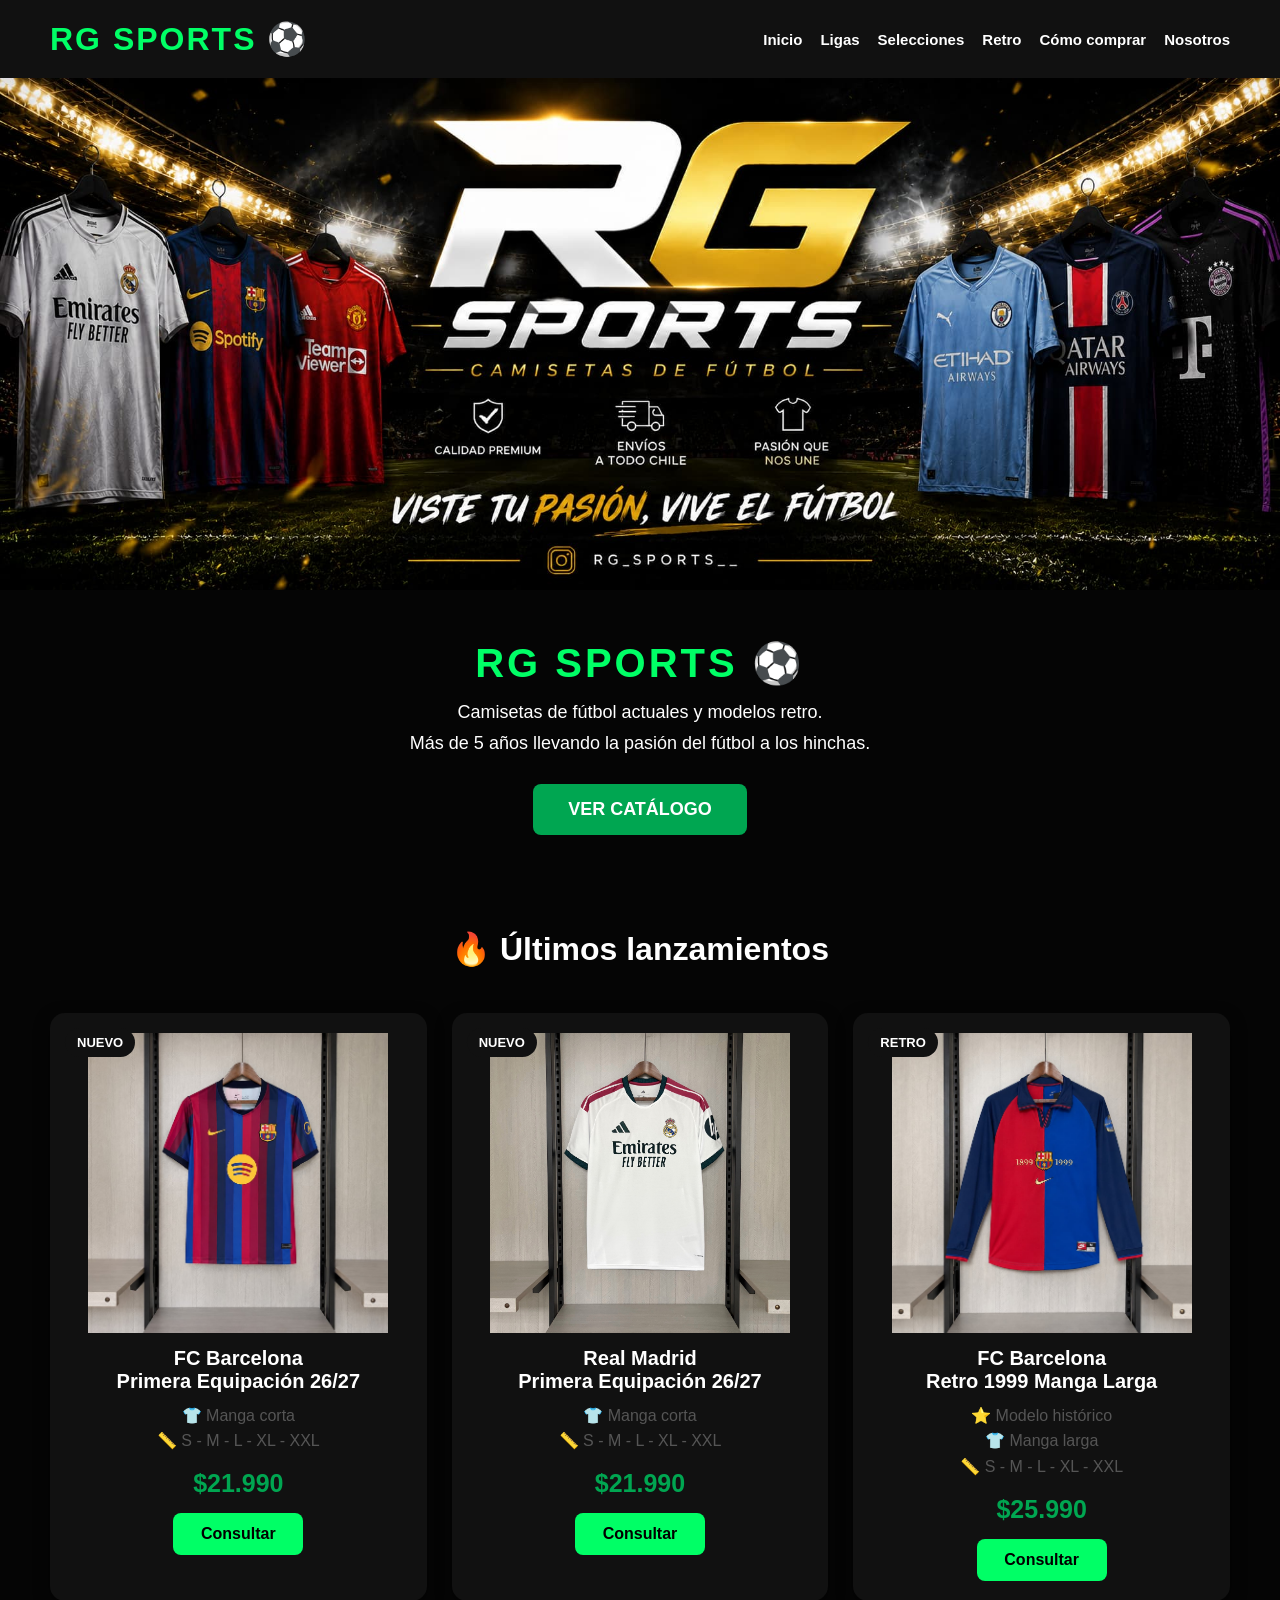
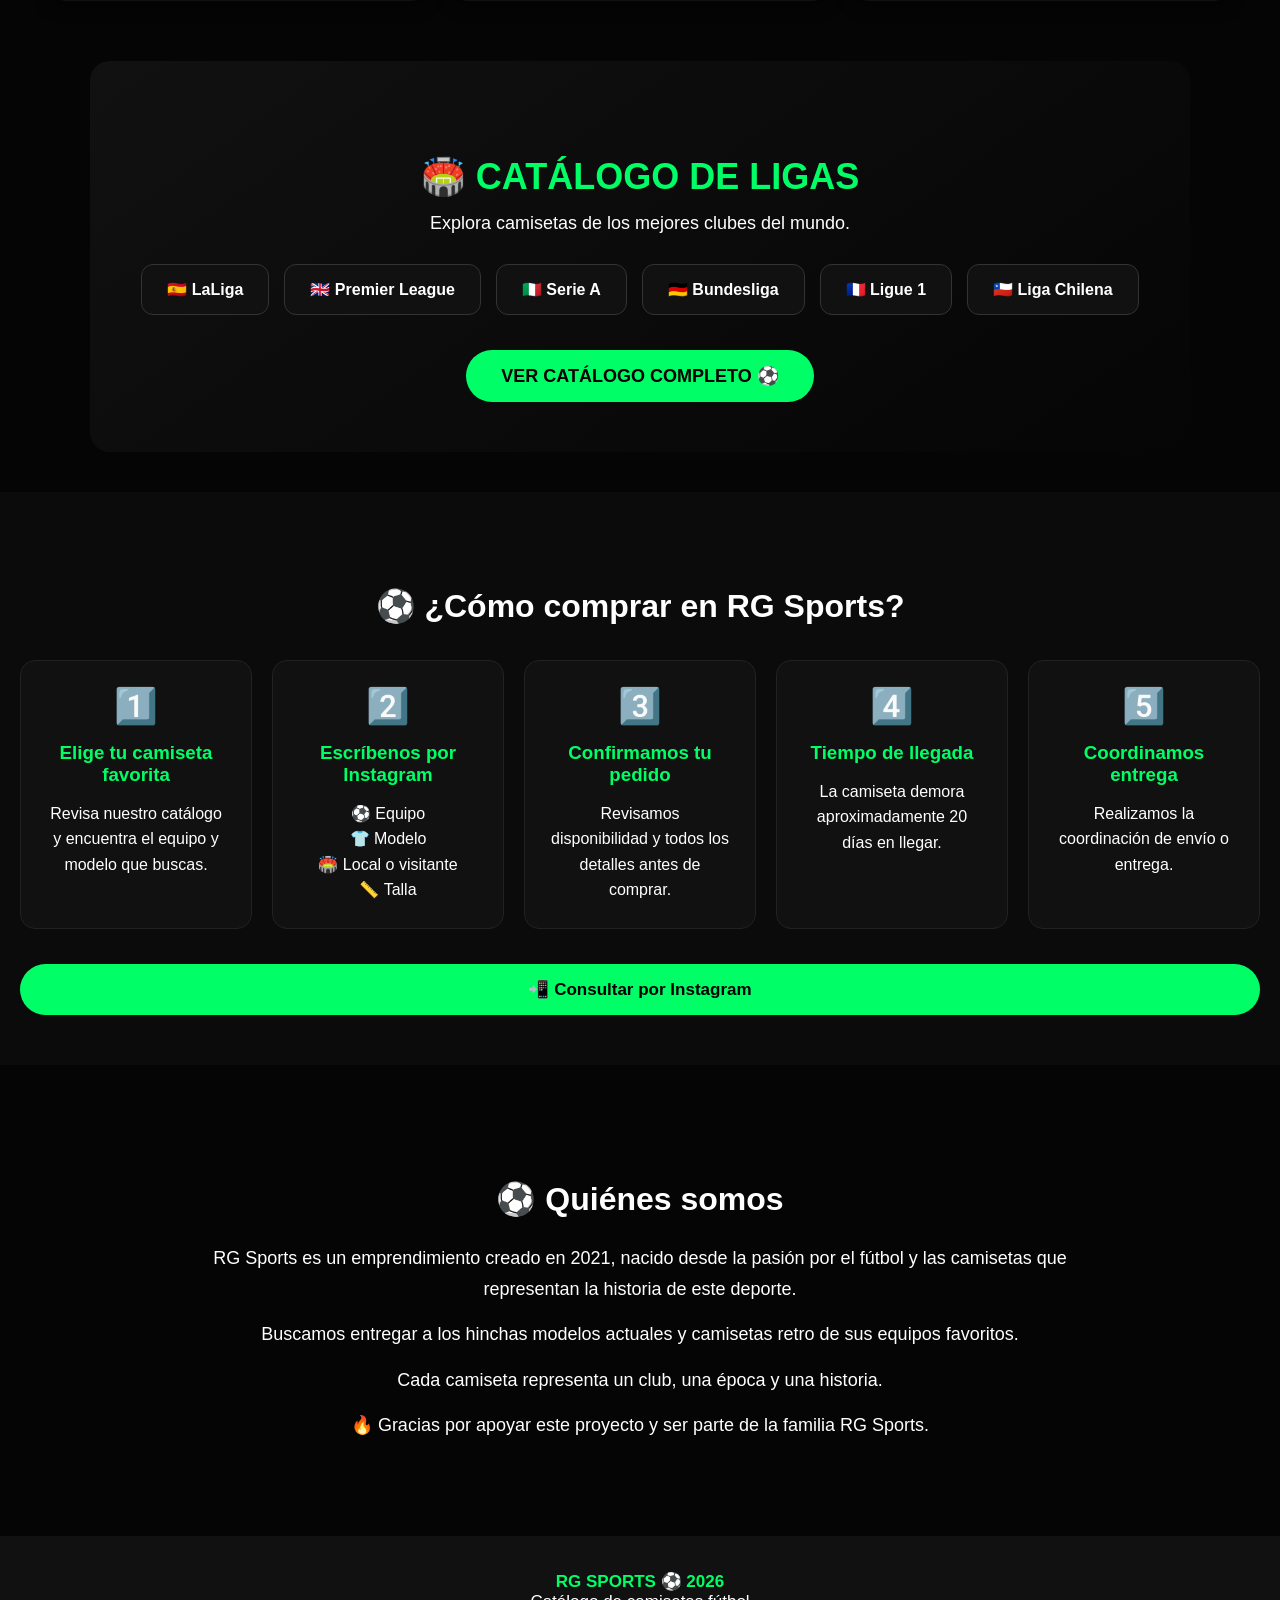
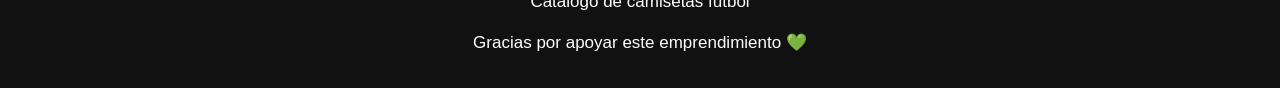
==== commit 75604c53: "Add files via upload" ====
--- a/index.html
+++ b/index.html
@@ -21,6 +21,7 @@
 
 <header>
 
+
 <div class="logo">
 RG SPORTS ⚽
 </div>
@@ -32,30 +33,26 @@
 Inicio
 </a>
 
-<a href="#lanzamientos">
-Novedades
-</a>
-
-
 <a href="ligas.html">
 Ligas
 </a>
 
-<a href="#selecciones">
+<a href="selecciones.html">
 Selecciones
 </a>
 
 <a href="#retro">
 Retro
 </a>
+
 <a href="#como-comprar">
 Cómo comprar
 </a>
+
 <a href="#quienes">
 Nosotros
 </a>
 
-
 </nav>
 
 
@@ -65,18 +62,11 @@
 
 
 
-
-
-
 <section class="hero" id="inicio">
 
-
 <img src="imagenes/portada.png" alt="RG Sports">
 
-
-</section>
-
-
+</section>
 
 
 
@@ -92,7 +82,6 @@
 </h1>
 
 
-
 <p>
 Camisetas de fútbol actuales y modelos retro.
 </p>
@@ -103,8 +92,7 @@
 </p>
 
 
-
-<a href="#clubes">
+<a href="catalogo.html">
 
 <button>
 VER CATÁLOGO
@@ -121,8 +109,6 @@
 
 
 
-
-
 <section class="lanzamientos" id="lanzamientos">
 
 
@@ -131,10 +117,7 @@
 </h2>
 
 
-
 <div class="productos">
-
-
 
 
 
@@ -168,7 +151,6 @@
 </strong>
 
 
-
 <a href="https://www.instagram.com/RG_SPORTS__/" target="_blank">
 
 <button>
@@ -184,10 +166,6 @@
 
 
 
-
-
-
-
 <div class="camiseta">
 
 
@@ -218,7 +196,6 @@
 </strong>
 
 
-
 <a href="https://www.instagram.com/RG_SPORTS__/" target="_blank">
 
 <button>
@@ -234,10 +211,6 @@
 
 
 
-
-
-
-
 <div class="camiseta">
 
 
@@ -270,7 +243,6 @@
 </strong>
 
 
-
 <a href="https://www.instagram.com/RG_SPORTS__/" target="_blank">
 
 <button>
@@ -284,1725 +256,104 @@
 
 
 
-
-
-</div>
-
-
-</section>
-
-
-
-
-
-
-
-
-
-<section id="destacados">
+</div>
+
+
+</section>
+
+
+
+<section class="acceso-ligas">
 
 
 <h2>
-🔥 Más vendidos
+🏟️ CATÁLOGO DE LIGAS
 </h2>
 
 
-
-<div class="productos">
-
-
-
-
-
-<div class="camiseta">
-
-
-<img src="imagenes/real-madrid.jpg" loading="lazy">
-
-
-<span class="etiqueta">
-MÁS VENDIDA
-</span>
-
-
-
-<h3>
-Real Madrid
-<br>
-Local / Primera Equipación 26/27
-</h3>
-
-
-<p>
-📏 S - M - L - XL - XXL
-</p>
-
-
-<strong>
-$21.990
-</strong>
-
-
-
-<a href="https://www.instagram.com/RG_SPORTS__/" target="_blank">
-
-<button>
-Consultar
-</button>
-
-</a>
-
-
-</div>
-
-
-
-
-
-
-
-
-
-<div class="camiseta">
-
-
-<img src="imagenes/barcelona.png" loading="lazy">
-
-
-<span class="etiqueta">
-MÁS VENDIDA
-</span>
-
-
-
-<h3>
-FC Barcelona
-<br>
-Local / Primera Equipación 26/27
-</h3>
-
-
-<p>
-📏 S - M - L - XL - XXL
-</p>
-
-
-<strong>
-$21.990
-</strong>
-
-
-
-<a href="https://www.instagram.com/RG_SPORTS__/" target="_blank">
-
-<button>
-Consultar
-</button>
-
-</a>
-
-
-</div>
-
-
-
-
-
-
-
-
-
-<div class="camiseta">
-
-
-<img src="imagenes/psg.png" loading="lazy">
-
-
-<span class="etiqueta">
-MÁS VENDIDA
-</span>
-
-
-
-<h3>
-Paris Saint-Germain
-<br>
-Local / Primera Equipación 26/27
-</h3>
-
-
-<p>
-📏 S - M - L - XL - XXL
-</p>
-
-
-<strong>
-$21.990
-</strong>
-
-
-
-<a href="https://www.instagram.com/RG_SPORTS__/" target="_blank">
-
-<button>
-Consultar
-</button>
-
-</a>
-
-
-</div>
-
-
-
-</div>
-
-
-</section>
-<section id="ligas.html">
-
-
-<h2>
-🏟️ Clubes Temporada 26/27
-</h2>
-
-
-
-<div class="buscador">
-
-<input 
-type="text"
-id="buscar"
-placeholder="🔎 Buscar camiseta..."
->
-
-</div>
-
-
-
-
-
-<div class="filtros">
-
-
-<button onclick="filtrar('todos')">
-Todos
-</button>
-
-
-<button onclick="filtrar('laliga')">
+<p>
+Explora camisetas de los mejores clubes del mundo.
+</p>
+
+
+
+<div class="mini-ligas">
+
+
+<a href="ligas.html">
 🇪🇸 LaLiga
-</button>
-
-
-<button onclick="filtrar('premier')">
+</a>
+
+
+<a href="ligas.html">
 🇬🇧 Premier League
-</button>
-
-
-<button onclick="filtrar('seriea')">
+</a>
+
+
+<a href="ligas.html">
 🇮🇹 Serie A
-</button>
-
-
-<button onclick="filtrar('bundesliga')">
+</a>
+
+
+<a href="ligas.html">
 🇩🇪 Bundesliga
-</button>
-
-
-<button onclick="filtrar('ligue1')">
+</a>
+
+
+<a href="ligas.html">
 🇫🇷 Ligue 1
-</button>
-
-<button onclick="filtrar('chilena')">
+</a>
+
+
+<a href="ligas.html">
 🇨🇱 Liga Chilena
-</button>
-
-
-</div>
-
-
-
-
-
-
-
-
-<h3 class="liga">
-🇪🇸 LaLiga
-</h3>
-
-
-
-<div class="productos">
-
-
-
-
-
-
-<div class="camiseta producto laliga">
-
-
-<img src="imagenes/real-madrid.jpg" loading="lazy">
-
-
-<span class="etiqueta">
-LOCAL
-</span>
-
-
-<h3>
-Real Madrid
-<br>
-Primera Equipación 26/27
-</h3>
-
-
-<p>
-⭐ LaLiga
-<br>
-👕 Manga corta
-<br>
-📏 S - M - L - XL - XXL
-</p>
-
-
-<strong>
-$21.990
-</strong>
-
-
-
-<a href="https://www.instagram.com/RG_SPORTS__/" target="_blank">
-
-<button>
-Consultar
-</button>
-
-</a>
-
-
-</div>
-
-
-
-
-
-
-
-
-
-<div class="camiseta producto laliga">
-
-
-<img src="imagenes/barcelona.png" loading="lazy">
-
-
-<span class="etiqueta">
-LOCAL
-</span>
-
-
-<h3>
-FC Barcelona
-<br>
-Primera Equipación 26/27
-</h3>
-
-
-<p>
-⭐ LaLiga
-<br>
-👕 Manga corta
-<br>
-📏 S - M - L - XL - XXL
-</p>
-
-
-<strong>
-$21.990
-</strong>
-
-
-
-<a href="https://www.instagram.com/RG_SPORTS__/" target="_blank">
-
-<button>
-Consultar
-</button>
-
-</a>
-
-
-</div>
-
-
-
-
-
-
-
-
-
-<div class="camiseta producto laliga">
-
-
-<img src="imagenes/barcelona2.png" loading="lazy">
-
-
-<span class="etiqueta">
-VISITANTE
-</span>
-
-
-<h3>
-FC Barcelona
-<br>
-Segunda Equipación 26/27
-</h3>
-
-
-<p>
-⭐ LaLiga
-<br>
-👕 Manga corta
-<br>
-📏 S - M - L - XL - XXL
-</p>
-
-
-<strong>
-$21.990
-</strong>
-
-
-
-<a href="https://www.instagram.com/RG_SPORTS__/" target="_blank">
-
-<button>
-Consultar
-</button>
-
-</a>
-
-
-</div>
-
-
-
-
-
-
-
-
-
-<div class="camiseta producto laliga">
-
-
-<img src="imagenes/atletico2.png" loading="lazy">
-
-
-<span class="etiqueta">
-VISITANTE
-</span>
-
-
-<h3>
-Atlético de Madrid
-<br>
-Segunda Equipación 26/27
-</h3>
-
-
-<p>
-⭐ LaLiga
-<br>
-👕 Manga corta
-<br>
-📏 S - M - L - XL - XXL
-</p>
-
-
-<strong>
-$21.990
-</strong>
-
-
-
-<a href="https://www.instagram.com/RG_SPORTS__/" target="_blank">
-
-<button>
-Consultar
-</button>
-
-</a>
-
-
-</div>
-
-
-
-
-
-</div>
-
-
-
-
-
-
-
-
-
-<h3 class="liga">
-🇬🇧 Premier League
-</h3>
-
-
-
-<div class="productos">
-
-
-
-
-
-
-
-
-<div class="camiseta producto premier">
-
-
-<img src="imagenes/city.jpg" loading="lazy">
-
-
-<span class="etiqueta">
-LOCAL
-</span>
-
-
-<h3>
-Manchester City
-<br>
-Primera Equipación 26/27
-</h3>
-
-
-<p>
-👕 Manga corta
-<br>
-📏 S - M - L - XL - XXL
-</p>
-
-
-<strong>
-$21.990
-</strong>
-
-
-
-<a href="https://www.instagram.com/RG_SPORTS__/" target="_blank">
-
-<button>
-Consultar
-</button>
-
-</a>
-
-
-</div>
-
-
-
-
-
-
-
-
-
-<div class="camiseta producto premier">
-
-
-<img src="imagenes/arsenal.png" loading="lazy">
-
-
-<span class="etiqueta">
-LOCAL
-</span>
-
-
-<h3>
-Arsenal FC
-<br>
-Primera Equipación 26/27
-</h3>
-
-
-<p>
-👕 Manga corta
-<br>
-📏 S - M - L - XL - XXL
-</p>
-
-
-<strong>
-$21.990
-</strong>
-
-
-
-<a href="https://www.instagram.com/RG_SPORTS__/" target="_blank">
-
-<button>
-Consultar
-</button>
-
-</a>
-
-
-</div>
-
-
-
-
-
-
-
-
-
-<div class="camiseta producto premier">
-
-
-<img src="imagenes/arsenal2.jpg" loading="lazy">
-
-
-<span class="etiqueta">
-VISITANTE
-</span>
-
-
-<h3>
-Arsenal FC
-<br>
-Segunda Equipación 26/27
-</h3>
-
-
-<p>
-👕 Manga corta
-<br>
-📏 S - M - L - XL - XXL
-</p>
-
-
-<strong>
-$21.990
-</strong>
-
-
-
-<a href="https://www.instagram.com/RG_SPORTS__/" target="_blank">
-
-<button>
-Consultar
-</button>
-
-</a>
-
-
-</div>
-
-
-
-
-
-
-
-
-
-<div class="camiseta producto premier">
-
-
-<img src="imagenes/chelsea.png" loading="lazy">
-
-
-<span class="etiqueta">
-LOCAL
-</span>
-
-
-<h3>
-Chelsea FC
-<br>
-Primera Equipación 26/27
-</h3>
-
-
-<p>
-👕 Manga corta
-<br>
-📏 S - M - L - XL - XXL
-</p>
-
-
-<strong>
-$21.990
-</strong>
-
-
-
-<a href="https://www.instagram.com/RG_SPORTS__/" target="_blank">
-
-<button>
-Consultar
-</button>
-
-</a>
-
-
-</div>
-
-
-
-
-
-
-
-
-
-<div class="camiseta producto premier">
-
-
-<img src="imagenes/chelsea2.png" loading="lazy">
-
-
-<span class="etiqueta">
-VISITANTE
-</span>
-
-
-<h3>
-Chelsea FC
-<br>
-Segunda Equipación 26/27
-</h3>
-
-
-<p>
-👕 Manga corta
-<br>
-📏 S - M - L - XL - XXL
-</p>
-
-
-<strong>
-$21.990
-</strong>
-
-
-
-<a href="https://www.instagram.com/RG_SPORTS__/" target="_blank">
-
-<button>
-Consultar
-</button>
-
-</a>
-
-
-</div>
-
-
-
-
-
-
-
-
-
-<div class="camiseta producto premier">
-
-
-<img src="imagenes/liverpool.png" loading="lazy">
-
-
-<span class="etiqueta">
-LOCAL
-</span>
-
-
-<h3>
-Liverpool FC
-<br>
-Primera Equipación 26/27
-</h3>
-
-
-<p>
-👕 Manga corta
-<br>
-📏 S - M - L - XL - XXL
-</p>
-
-
-<strong>
-$21.990
-</strong>
-
-
-
-<a href="https://www.instagram.com/RG_SPORTS__/" target="_blank">
-
-<button>
-Consultar
-</button>
-
-</a>
-
-
-</div>
-
-
-
-
-
-
-
-
-
-<div class="camiseta producto premier">
-
-
-<img src="imagenes/liverpool2.png" loading="lazy">
-
-
-<span class="etiqueta">
-VISITANTE
-</span>
-
-
-<h3>
-Liverpool FC
-<br>
-Segunda Equipación 26/27
-</h3>
-
-
-<p>
-👕 Manga corta
-<br>
-📏 S - M - L - XL - XXL
-</p>
-
-
-<strong>
-$21.990
-</strong>
-
-
-
-<a href="https://www.instagram.com/RG_SPORTS__/" target="_blank">
-
-<button>
-Consultar
-</button>
-
-</a>
-
-
-</div>
-
-
-
-
-</div>
-<h3 class="liga">
-🇮🇹 Serie A
-</h3>
-
-
-<div class="productos">
-
-
-
-
-
-<div class="camiseta producto seriea">
-
-
-<img src="imagenes/inter.png" loading="lazy">
-
-
-<span class="etiqueta">
-LOCAL
-</span>
-
-
-<h3>
-Inter de Milán
-<br>
-Primera Equipación 26/27
-</h3>
-
-
-<p>
-⭐ Serie A
-<br>
-👕 Manga corta
-<br>
-📏 S - M - L - XL - XXL
-</p>
-
-
-<strong>
-$21.990
-</strong>
-
-
-
-<a href="https://www.instagram.com/RG_SPORTS__/" target="_blank">
-
-
-<button>
-Consultar
-</button>
-
-
-</a>
-
-
-</div>
-
-
-
-
-
-
-
-
-
-<div class="camiseta producto seriea">
-
-
-<img src="imagenes/milan.png" loading="lazy">
-
-
-<span class="etiqueta">
-LOCAL
-</span>
-
-
-<h3>
-AC Milan
-<br>
-Primera Equipación 26/27
-</h3>
-
-
-<p>
-⭐ Serie A
-<br>
-👕 Manga corta
-<br>
-📏 S - M - L - XL - XXL
-</p>
-
-
-<strong>
-$21.990
-</strong>
-
-
-
-<a href="https://www.instagram.com/RG_SPORTS__/" target="_blank">
-
-
-<button>
-Consultar
-</button>
-
-
-</a>
-
-
-</div>
-
-
-
-
-
-</div>
-
-
-
-
-
-
-
-
-
-<h3 class="liga">
-🇩🇪 Bundesliga
-</h3>
-
-
-
-<div class="productos">
-
-
-
-
-
-
-<div class="camiseta producto bundesliga">
-
-
-<img src="imagenes/bayern.png" loading="lazy">
-
-
-<span class="etiqueta">
-LOCAL
-</span>
-
-
-<h3>
-Bayern Munich
-<br>
-Primera Equipación 26/27
-</h3>
-
-
-<p>
-⭐ Bundesliga
-<br>
-👕 Manga corta
-<br>
-📏 S - M - L - XL - XXL
-</p>
-
-
-<strong>
-$21.990
-</strong>
-
-
-
-<a href="https://www.instagram.com/RG_SPORTS__/" target="_blank">
-
-
-<button>
-Consultar
-</button>
-
-
-</a>
-
-
-</div>
-
-
-
-
-</div>
-
-
-
-
-
-
-
-
-
-<h3 class="liga">
-🇫🇷 Ligue 1
-</h3>
-
-
-
-<div class="productos">
-
-
-
-
-
-
-<div class="camiseta producto ligue1">
-
-
-<img src="imagenes/psg.png" loading="lazy">
-
-
-<span class="etiqueta">
-LOCAL
-</span>
-
-
-<h3>
-Paris Saint-Germain
-<br>
-Primera Equipación 26/27
-</h3>
-
-
-<p>
-⭐ Ligue 1
-<br>
-👕 Manga corta
-<br>
-📏 S - M - L - XL - XXL
-</p>
-
-
-<strong>
-$21.990
-</strong>
-
-
-
-<a href="https://www.instagram.com/RG_SPORTS__/" target="_blank">
-
-
-<button>
-Consultar
-</button>
-
-
-</a>
-
-
-</div>
-
-
-
-
-
-
-
-
-
-<div class="camiseta producto ligue1">
-
-
-<img src="imagenes/psg2.png" loading="lazy">
-
-
-<span class="etiqueta">
-VISITANTE
-</span>
-
-
-<h3>
-Paris Saint-Germain
-<br>
-Segunda Equipación 26/27
-</h3>
-
-
-<p>
-⭐ Ligue 1
-<br>
-👕 Manga corta
-<br>
-📏 S - M - L - XL - XXL
-</p>
-
-
-<strong>
-$21.990
-</strong>
-
-
-
-<a href="https://www.instagram.com/RG_SPORTS__/" target="_blank">
-
-
-<button>
-Consultar
-</button>
-
-
-</a>
-
-
-</div>
-
-
-
-
-</div>
-
-
-<h3 class="liga">
-🇨🇱 Liga Chilena
-</h3>
-
-
-<div class="productos">
-
-
-<div class="camiseta producto chilena">
-
-
-<img src="imagenes/colocolo.jpg" loading="lazy">
-
-
-<span class="etiqueta">
-LOCAL
-</span>
-
-
-<h3>
-Colo-Colo
-<br>
-Primera Equipación 26/27
-</h3>
-
-
-<p>
-⭐ Liga Chilena
-<br>
-👕 Manga corta
-<br>
-📏 S - M - L - XL - XXL
-</p>
-
-
-<strong>
-$21.990
-</strong>
-
-
-
-<a href="https://www.instagram.com/RG_SPORTS__/" target="_blank">
-
-
-<button>
-Consultar
-</button>
-
-
-</a>
-
-
-</div>
-<div class="camiseta producto chilena">
-
-
-<img src="imagenes/udechile.jpg" loading="lazy">
-
-
-<span class="etiqueta">
-LOCAL
-</span>
-
-
-<h3>
-Universidad de Chile
-<br>
-Primera Equipación 26/27
-</h3>
-
-
-<p>
-⭐ Liga Chilena
-<br>
-👕 Manga corta
-<br>
-📏 S - M - L - XL - XXL
-</p>
-
-
-<strong>
-$21.990
-</strong>
-
-
-<a href="https://www.instagram.com/RG_SPORTS__/" target="_blank">
-
-
-<button>
-Consultar
-</button>
-
-
-</a>
-
-
-</div>
-<div class="camiseta producto chilena">
-
-
-<img src="imagenes/catolica.jpg" loading="lazy">
-
-
-<span class="etiqueta">
-LOCAL
-</span>
-
-
-<h3>
-Universidad Católica
-<br>
-Primera Equipación 26/27
-</h3>
-
-
-<p>
-⭐ Liga Chilena
-<br>
-👕 Manga corta
-<br>
-📏 S - M - L - XL - XXL
-</p>
-
-
-<strong>
-$21.990
-</strong>
-
-
-<a href="https://www.instagram.com/RG_SPORTS__/" target="_blank">
-
-
-<button>
-Consultar
-</button>
-
-
-</a>
-
-
-</div>
-<div class="camiseta producto chilena">
-
-
-<img src="imagenes/catolica2.jpg" loading="lazy">
-
-
-<span class="etiqueta">
-VISITANTE
-</span>
-
-
-<h3>
-Universidad Católica
-<br>
-Segunda Equipación 26/27
-</h3>
-
-
-<p>
-⭐ Liga Chilena
-<br>
-👕 Manga corta
-<br>
-📏 S - M - L - XL - XXL
-</p>
-
-
-<strong>
-$21.990
-</strong>
-
-
-<a href="https://www.instagram.com/RG_SPORTS__/" target="_blank">
-
-
-<button>
-Consultar
-</button>
-
-
-</a>
-
-
-</div>
-</div>
-
-
-<section class="bloque" id="selecciones">
-
-
-<h2>
-🌎 Selecciones
-</h2>
-
-
-
-<div class="productos">
-
-
-
-
-
-
-
-<div class="camiseta">
-
-
-<img src="imagenes/argentina.jpg" loading="lazy">
-
-
-<span class="etiqueta">
-SELECCIÓN
-</span>
-
-
-<h3>
-Argentina 🇦🇷
-<br>
-Local
-</h3>
-
-
-<p>
-👕 Manga corta
-<br>
-📏 S - M - L - XL - XXL
-</p>
-
-
-<strong>
-$21.990
-</strong>
-
-
-
-<a href="https://www.instagram.com/RG_SPORTS__/" target="_blank">
-
-
-<button>
-Consultar
-</button>
-
-
-</a>
-
-
-</div>
-
-
-
-
-
-
-
-
-
-<div class="camiseta">
-
-
-<img src="imagenes/brasil.jpg" loading="lazy">
-
-
-<span class="etiqueta">
-SELECCIÓN
-</span>
-
-
-<h3>
-Brasil 🇧🇷
-<br>
-Local
-</h3>
-
-
-<p>
-👕 Manga corta
-<br>
-📏 S - M - L - XL - XXL
-</p>
-
-
-<strong>
-$21.990
-</strong>
-
-
-
-<a href="https://www.instagram.com/RG_SPORTS__/" target="_blank">
-
-
-<button>
-Consultar
-</button>
-
-
-</a>
-
-
-</div>
-
-
-
-
-
-
-
-
-
-<div class="camiseta">
-
-
-<img src="imagenes/francia.jpg" loading="lazy">
-
-
-<span class="etiqueta">
-SELECCIÓN
-</span>
-
-
-<h3>
-Francia 🇫🇷
-<br>
-Local
-</h3>
-
-
-<p>
-👕 Manga corta
-<br>
-📏 S - M - L - XL - XXL
-</p>
-
-
-<strong>
-$21.990
-</strong>
-
-
-
-<a href="https://www.instagram.com/RG_SPORTS__/" target="_blank">
-
-
-<button>
-Consultar
-</button>
-
-
-</a>
-
-
-</div>
-
-
-
-
-
-
-
-
-
-<div class="camiseta">
-
-
-<img src="imagenes/chile.jpg" loading="lazy">
-
-
-<span class="etiqueta">
-SELECCIÓN
-</span>
-
-
-<h3>
-Chile 🇨🇱
-<br>
-Local
-</h3>
-
-
-<p>
-👕 Manga corta
-<br>
-📏 S - M - L - XL - XXL
-</p>
-
-
-<strong>
-$21.990
-</strong>
-
-
-
-<a href="https://www.instagram.com/RG_SPORTS__/" target="_blank">
-
-
-<button>
-Consultar
-</button>
-
-
-</a>
-
-
-</div>
-
-
-
-
-
-
-</div>
-
-
-</section>
-
-
-
-
-
-
-
-
-
-<section class="bloque" id="retro">
-
-
-<h2>
-👕 Retro
-</h2>
-
-
-
-<div class="productos">
-
-
-
-
-
-<div class="camiseta">
-
-
-<img src="imagenes/retro.png" loading="lazy">
-
-
-<span class="etiqueta">
-RETRO
-</span>
-
-
-<h3>
-FC Barcelona
-<br>
-Retro 1999
-</h3>
-
-
-<p>
-⭐ Modelo histórico
-<br>
-👕 Manga larga
-<br>
-📏 S - M - L - XL - XXL
-</p>
-
-
-<strong>
-$25.990
-</strong>
-
-
-
-<a href="https://www.instagram.com/RG_SPORTS__/" target="_blank">
-
-
-<button>
-Consultar Retro
-</button>
-
-
-</a>
-
-
-
-</div>
-
-
-
-
-</div>
-
-
-</section>
-<section class="bloque" id="otros">
-
-
-<h2>
-🖼️ Otros productos
-</h2>
-
-
-
-<div class="productos">
-
-
-
-
-
-<div class="camiseta">
-
-
-<h3>
-Cuadros deportivos
-</h3>
-
-
-<p>
-Decoración futbolera para tu espacio.
-</p>
-
-
-</div>
-
-
-
-
-
-
-
-
-<div class="camiseta">
-
-
-<h3>
-Accesorios deportivos
-</h3>
-
-
-<p>
-Más productos próximamente.
-</p>
-
-
-</div>
-
-
-
-
-
-</div>
-
-
-</section>
-
-
-
-
-
-</section>
-
-
-<!-- AQUI VA COMO COMPRAR -->
+</a>
+
+
+</div>
+
+
+
+<a href="catalogo.html" class="boton-catalogo">
+
+VER CATÁLOGO COMPLETO ⚽
+
+</a>
+
+
+</section>
+
+
+</a>
+
+
+</div>
+
+
+
+</div>
+
+
+</section>
+
+
+
+
+
+
 
 
 <section class="como-comprar" id="como-comprar">
+
 
 <h2>
 ⚽ ¿Cómo comprar en RG Sports?
 </h2>
 
 
+
 <div class="pasos">
+
 
 
 <div class="paso">
@@ -2016,10 +367,11 @@
 </h3>
 
 <p>
-Revisa nuestro catálogo y encuentra el equipo y la camiseta que buscas.
-</p>
-
-</div>
+Revisa nuestro catálogo y encuentra el equipo y modelo que buscas.
+</p>
+
+</div>
+
 
 
 
@@ -2036,14 +388,15 @@
 <p>
 ⚽ Equipo
 <br>
-👕 Modelo (camiseta actual o retro)
-<br>
-🏟️ Tipo de camiseta (local o visitante)
-<br>
-📏 Talla que necesitas
-</p>
-
-</div>
+👕 Modelo
+<br>
+🏟️ Local o visitante
+<br>
+📏 Talla
+</p>
+
+</div>
+
 
 
 
@@ -2058,14 +411,15 @@
 </h3>
 
 <p>
-Confirmamos disponibilidad, precio final y todos los detalles antes de realizar el pedido.
-</p>
-
-</div>
-
-
-
-<div class="paso destacado">
+Revisamos disponibilidad y todos los detalles antes de comprar.
+</p>
+
+</div>
+
+
+
+
+<div class="paso">
 
 <span>
 4️⃣
@@ -2076,10 +430,11 @@
 </h3>
 
 <p>
-Una vez confirmado el pedido, la camiseta demora aproximadamente 20 días en llegar.
-</p>
-
-</div>
+La camiseta demora aproximadamente 20 días en llegar.
+</p>
+
+</div>
+
 
 
 
@@ -2090,17 +445,21 @@
 </span>
 
 <h3>
-Coordinamos la entrega
-</h3>
-
-<p>
-Cuando la camiseta llegue, coordinamos el envío o entrega.
-</p>
-
-</div>
-
-
-</div>
+Coordinamos entrega
+</h3>
+
+<p>
+Realizamos la coordinación de envío o entrega.
+</p>
+
+</div>
+
+
+
+</div>
+
+
+
 
 
 <a class="boton-instagram" href="https://www.instagram.com/RG_SPORTS__/" target="_blank">
@@ -2110,14 +469,17 @@
 </a>
 
 
-</section>
+
+</section>
+
+
+
+
+
 
 
 
 <section class="quienes" id="quienes">
-
-
-
 
 
 <h2>
@@ -2125,24 +487,19 @@
 </h2>
 
 
-
-
 <p>
 RG Sports es un emprendimiento creado en 2021, nacido desde la pasión por el fútbol y las camisetas que representan la historia de este deporte.
 </p>
 
 
-
-<p>
-Somos fanáticos del fútbol y buscamos entregar a los hinchas modelos actuales y camisetas retro de sus equipos favoritos.
-</p>
-
-
-
-<p>
-Cada camiseta representa un club, una época y una historia que queda grabada en la memoria de los fanáticos.
-</p>
-
+<p>
+Buscamos entregar a los hinchas modelos actuales y camisetas retro de sus equipos favoritos.
+</p>
+
+
+<p>
+Cada camiseta representa un club, una época y una historia.
+</p>
 
 
 <p>
@@ -2158,60 +515,6 @@
 
 
 
-
-
-
-<section class="confianza">
-
-
-<h2>
-¿Por qué RG Sports?
-</h2>
-
-
-
-
-<p>
-⚽ Camisetas actuales y modelos retro
-</p>
-
-
-<p>
-📏 Tallas disponibles S - M - L - XL - XXL
-</p>
-
-
-<p>
-🔥 Equipos internacionales y selecciones
-</p>
-
-
-<p>
-📲 Atención directa por Instagram
-</p>
-
-
-<p>
-🚚 Consultas y envíos online
-</p>
-
-
-<p>
-🏆 Emprendimiento futbolero desde 2021
-</p>
-
-
-
-</section>
-
-
-
-
-
-
-
-
-
 <footer>
 
 
@@ -2231,128 +534,6 @@
 
 
 
-
-
-
-
-
-<script>
-
-
-const buscador = document.getElementById("buscar");
-
-
-
-if(buscador){
-
-
-buscador.addEventListener("keyup", function(){
-
-
-let texto = buscador.value.toLowerCase();
-
-
-let productos = document.querySelectorAll(".producto");
-
-
-
-productos.forEach(function(producto){
-
-
-let contenido = producto.innerText.toLowerCase();
-
-
-
-if(contenido.includes(texto)){
-
-
-producto.style.display="block";
-
-
-}
-
-else{
-
-
-producto.style.display="none";
-
-
-}
-
-
-});
-
-
-});
-
-
-}
-
-
-
-
-
-
-
-
-
-function filtrar(liga){
-
-
-let productos = document.querySelectorAll(".producto");
-
-
-
-productos.forEach(function(producto){
-
-
-
-if(liga === "todos"){
-
-
-producto.style.display="block";
-
-
-}
-
-
-else if(producto.classList.contains(liga)){
-
-
-producto.style.display="block";
-
-
-}
-
-
-else{
-
-
-producto.style.display="none";
-
-
-}
-
-
-
-});
-
-
-}
-
-
-
-</script>
-
-
-
-
-
-
-
-
-
 </body>
 
-
 </html>
--- a/style.css
+++ b/style.css
@@ -1277,4 +1277,325 @@
 
 box-shadow:0 0 15px #00ff66;
 
+}
+/* =========================
+   ACCESO LIGAS INICIO
+========================= */
+
+
+.acceso-ligas{
+
+background:linear-gradient(145deg,#111,#050505);
+padding:50px 20px;
+text-align:center;
+margin:40px auto;
+border-radius:20px;
+max-width:1100px;
+
+}
+
+
+.acceso-ligas h2{
+
+color:#00ff66;
+font-size:36px;
+font-weight:900;
+margin-bottom:15px;
+
+}
+
+
+.acceso-ligas p{
+
+font-size:18px;
+margin-bottom:30px;
+
+}
+
+
+
+.mini-ligas{
+
+display:flex;
+justify-content:center;
+flex-wrap:wrap;
+gap:15px;
+
+}
+
+
+
+.mini-ligas a{
+
+background:#111;
+border:1px solid #333;
+color:white;
+text-decoration:none;
+padding:15px 25px;
+border-radius:12px;
+font-weight:bold;
+transition:.3s;
+
+}
+
+
+
+.mini-ligas a:hover{
+
+background:#00a651;
+transform:translateY(-5px);
+box-shadow:0 0 20px #00ff66;
+
+}
+
+
+
+.boton-catalogo{
+
+display:inline-block;
+margin-top:35px;
+background:#00ff66;
+color:#000;
+padding:15px 35px;
+border-radius:30px;
+font-weight:bold;
+text-decoration:none;
+font-size:18px;
+
+}
+
+
+
+.boton-catalogo:hover{
+
+background:#00a651;
+transform:scale(1.05);
+
+}
+/* =====================
+   BUSCADOR PRINCIPAL
+===================== */
+
+
+.buscador-inicio{
+
+text-align:center;
+background:#111;
+padding:40px 20px;
+margin:35px auto;
+max-width:1000px;
+border-radius:20px;
+
+}
+
+
+.buscador-inicio h2{
+
+color:#00ff66;
+font-size:32px;
+margin-bottom:20px;
+
+}
+
+
+.buscador-inicio input{
+
+width:90%;
+max-width:600px;
+padding:18px 25px;
+border-radius:30px;
+border:none;
+font-size:18px;
+outline:none;
+
+}
+
+
+.buscador-inicio p{
+
+margin-top:15px;
+color:#aaa;
+
+}
+/* =====================
+   BUSCADOR GENERAL
+===================== */
+
+
+.busqueda-pagina{
+
+text-align:center;
+padding:50px 20px;
+
+}
+
+
+.busqueda-pagina h1{
+
+color:#00ff66;
+font-size:38px;
+margin-bottom:30px;
+
+}
+
+
+.busqueda-pagina input{
+
+width:90%;
+max-width:600px;
+padding:18px;
+border-radius:30px;
+border:none;
+font-size:18px;
+
+}
+
+
+
+#resultados{
+
+margin-top:40px;
+display:flex;
+justify-content:center;
+flex-wrap:wrap;
+gap:20px;
+
+}
+
+
+
+.resultado{
+
+background:#111;
+padding:25px;
+border-radius:15px;
+width:280px;
+box-shadow:0 0 15px rgba(0,255,102,.2);
+
+}
+
+
+
+.resultado h2{
+
+font-size:22px;
+color:white;
+
+}
+
+
+
+.resultado p{
+
+color:#00ff66;
+
+}
+
+
+
+.resultado button{
+
+background:#00ff66;
+border:none;
+padding:12px 25px;
+border-radius:20px;
+font-weight:bold;
+cursor:pointer;
+
+}
+/* MENU PRINCIPAL CATALOGO */
+
+.menu-catalogo{
+
+display:flex;
+
+justify-content:center;
+
+align-items:center;
+
+gap:30px;
+
+flex-wrap:wrap;
+
+padding:60px 20px;
+
+}
+
+
+.menu-catalogo a{
+
+text-decoration:none;
+
+color:inherit;
+
+}
+
+
+
+.menu-catalogo .liga-card{
+
+width:260px;
+
+min-height:220px;
+
+display:flex;
+
+flex-direction:column;
+
+justify-content:center;
+
+align-items:center;
+
+text-align:center;
+
+background:#111;
+
+border:3px solid #e00000;
+
+border-radius:20px;
+
+box-shadow:0 5px 20px rgba(0,0,0,0.5);
+
+transition:0.3s;
+
+font-size:22px;
+
+color:white;
+
+}
+
+
+
+.menu-catalogo .liga-card span{
+
+font-size:55px;
+
+}
+
+
+
+.menu-catalogo .liga-card:hover{
+
+transform:translateY(-8px);
+
+}
+
+
+
+.menu-catalogo h2{
+
+margin:15px 0 5px;
+
+color:white;
+
+}
+
+
+
+.menu-catalogo p{
+
+font-size:16px;
+
+color:#ddd;
+
 }
